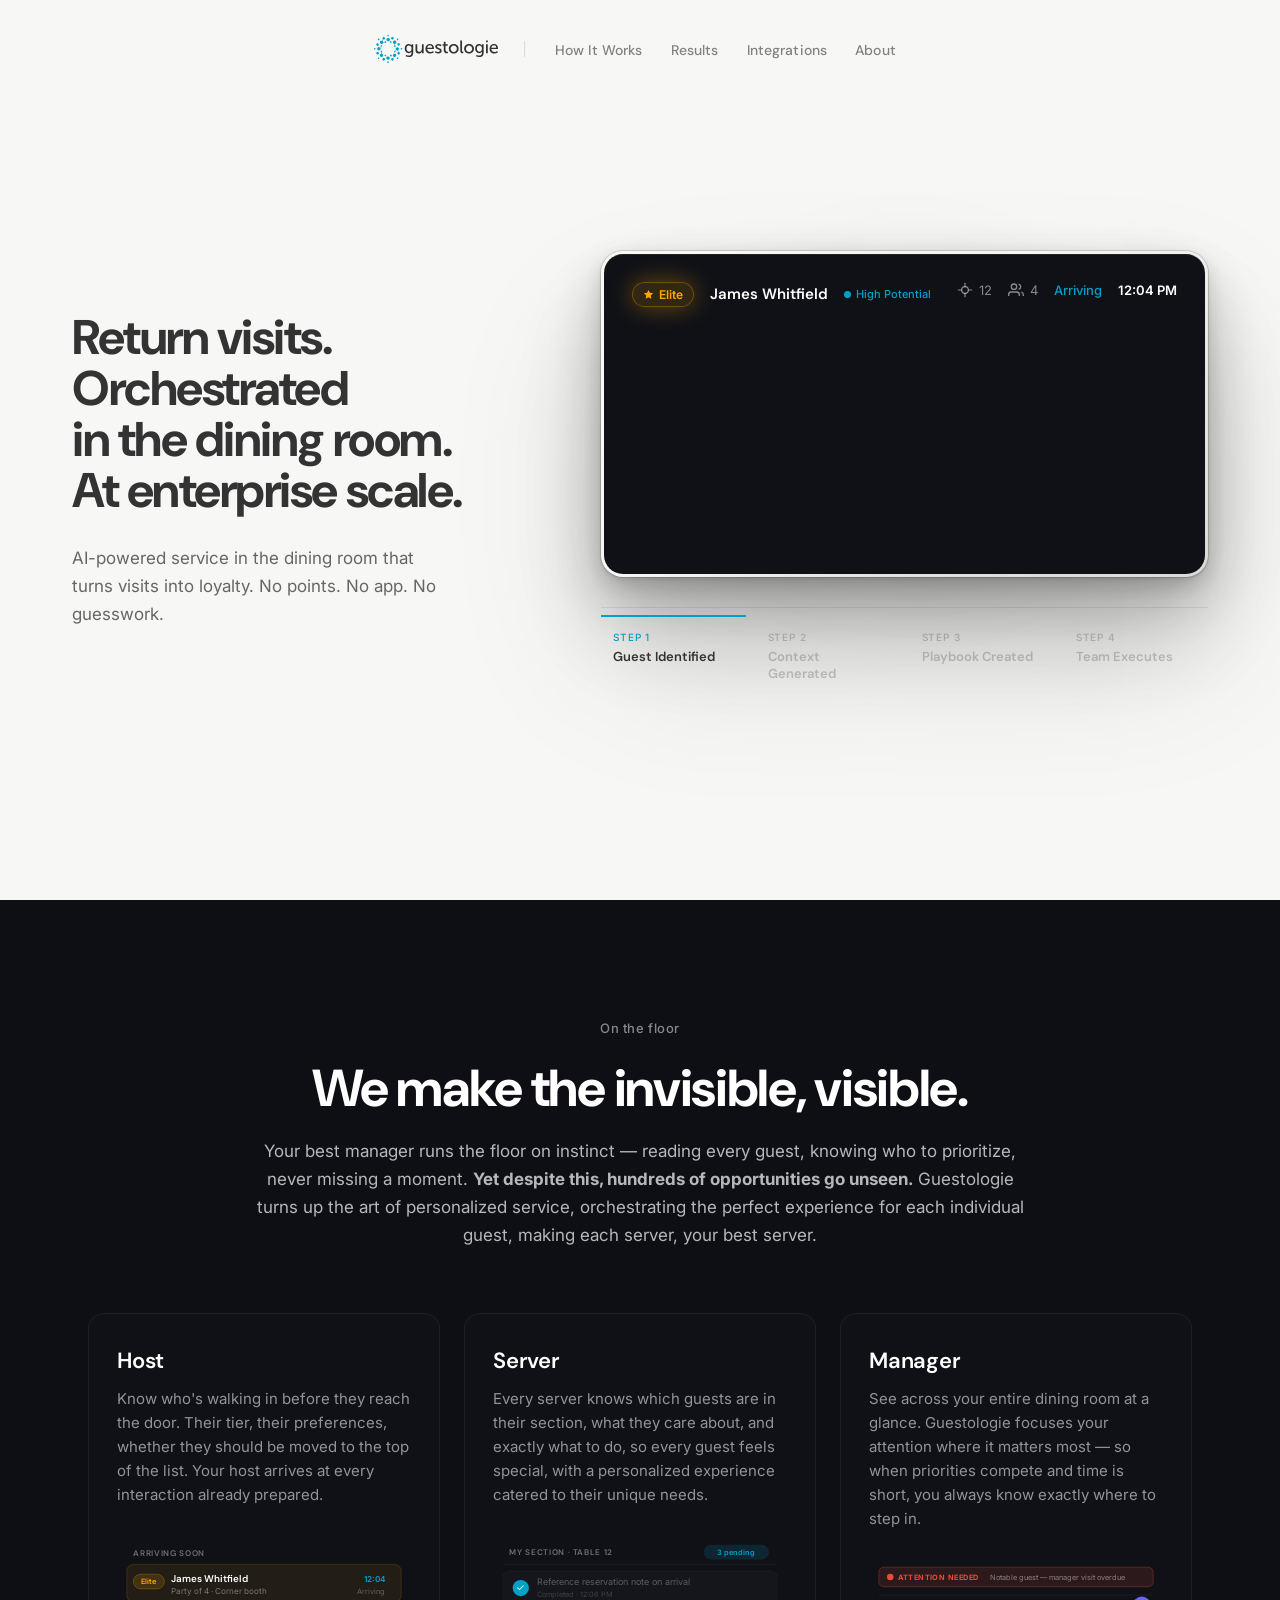
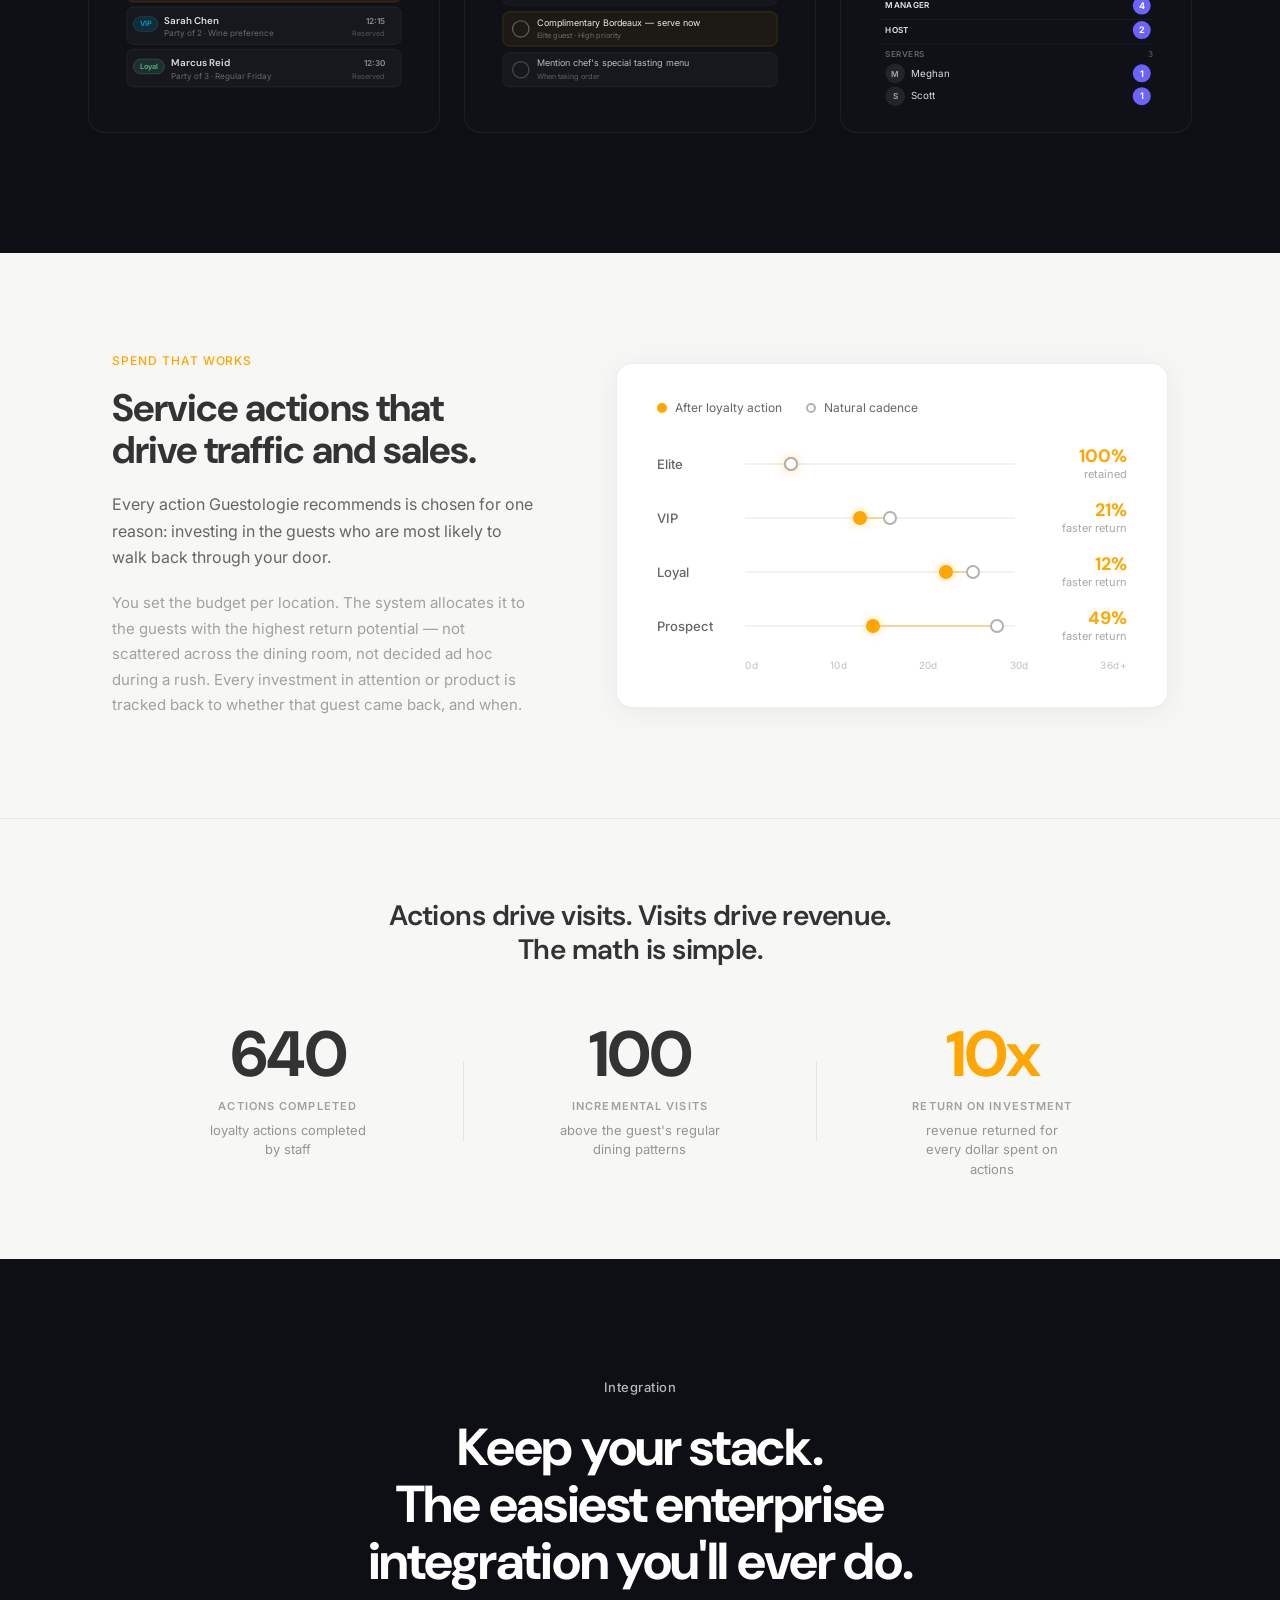
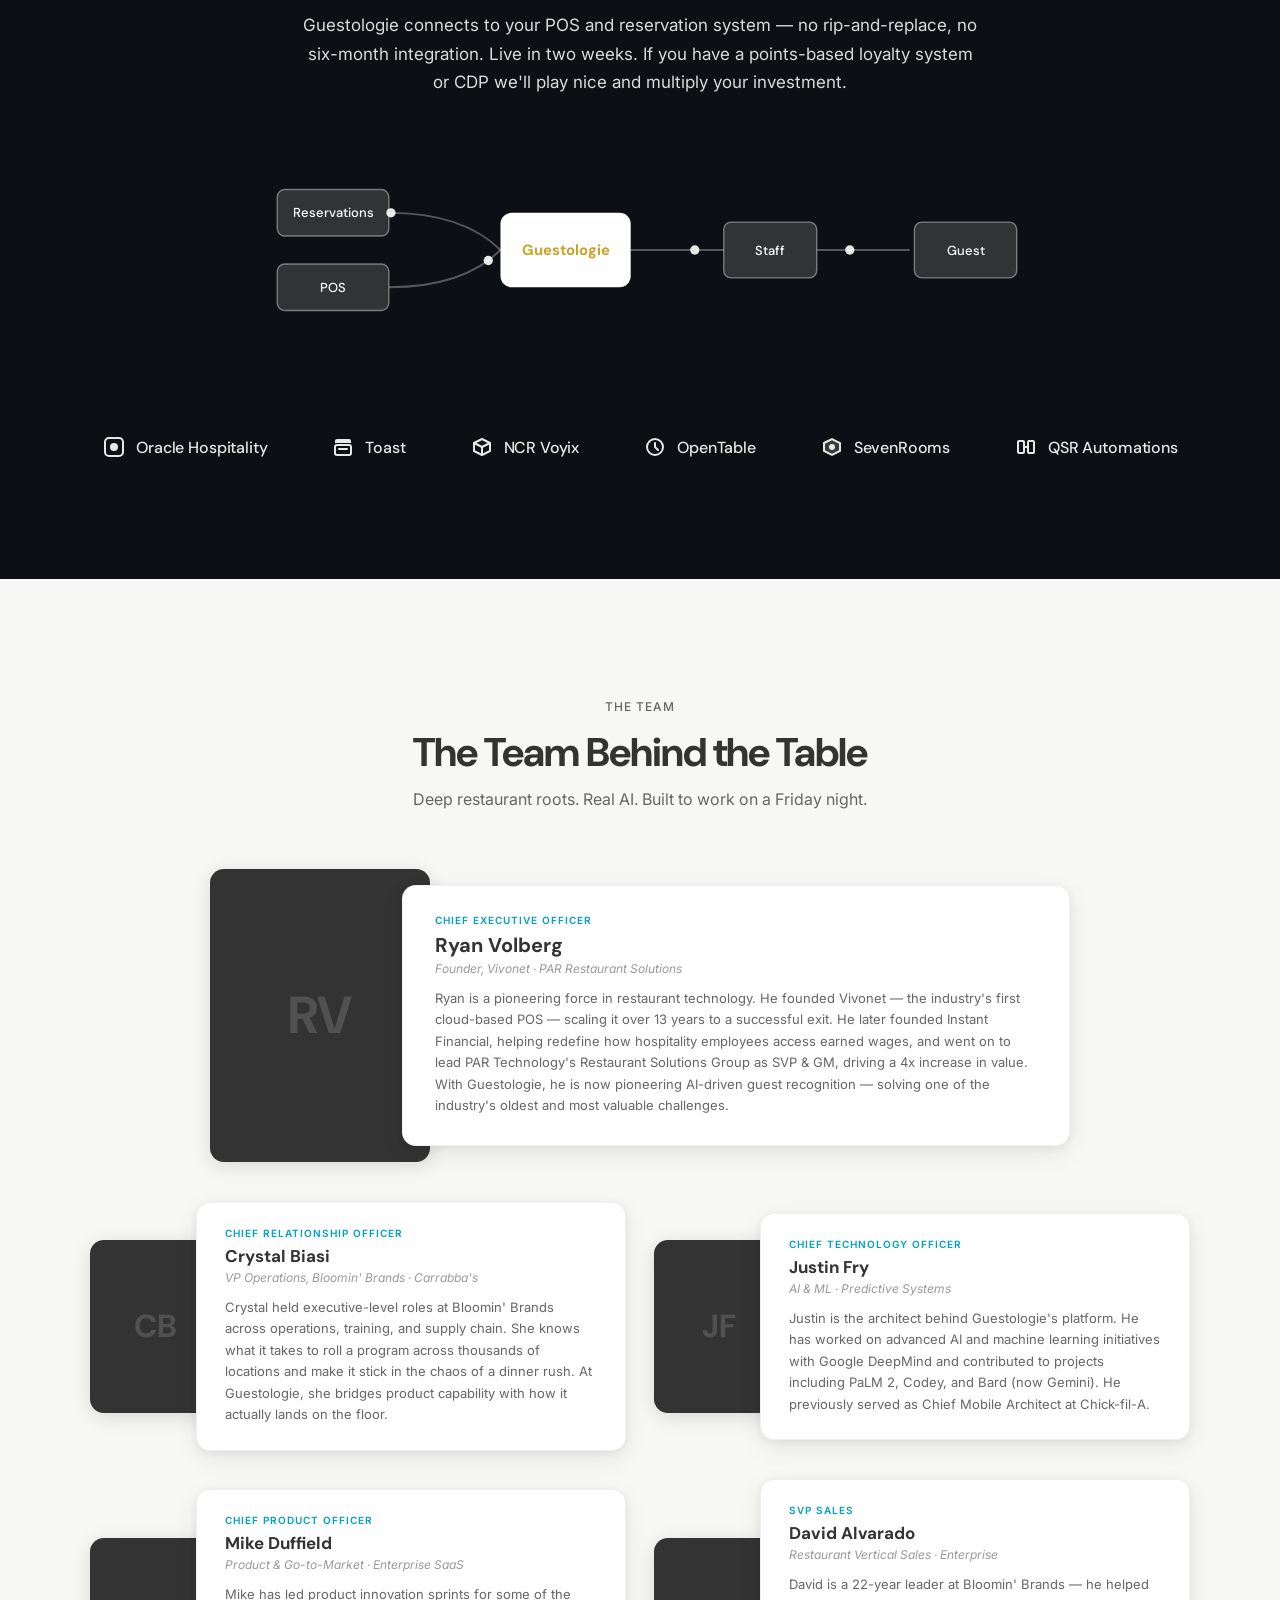
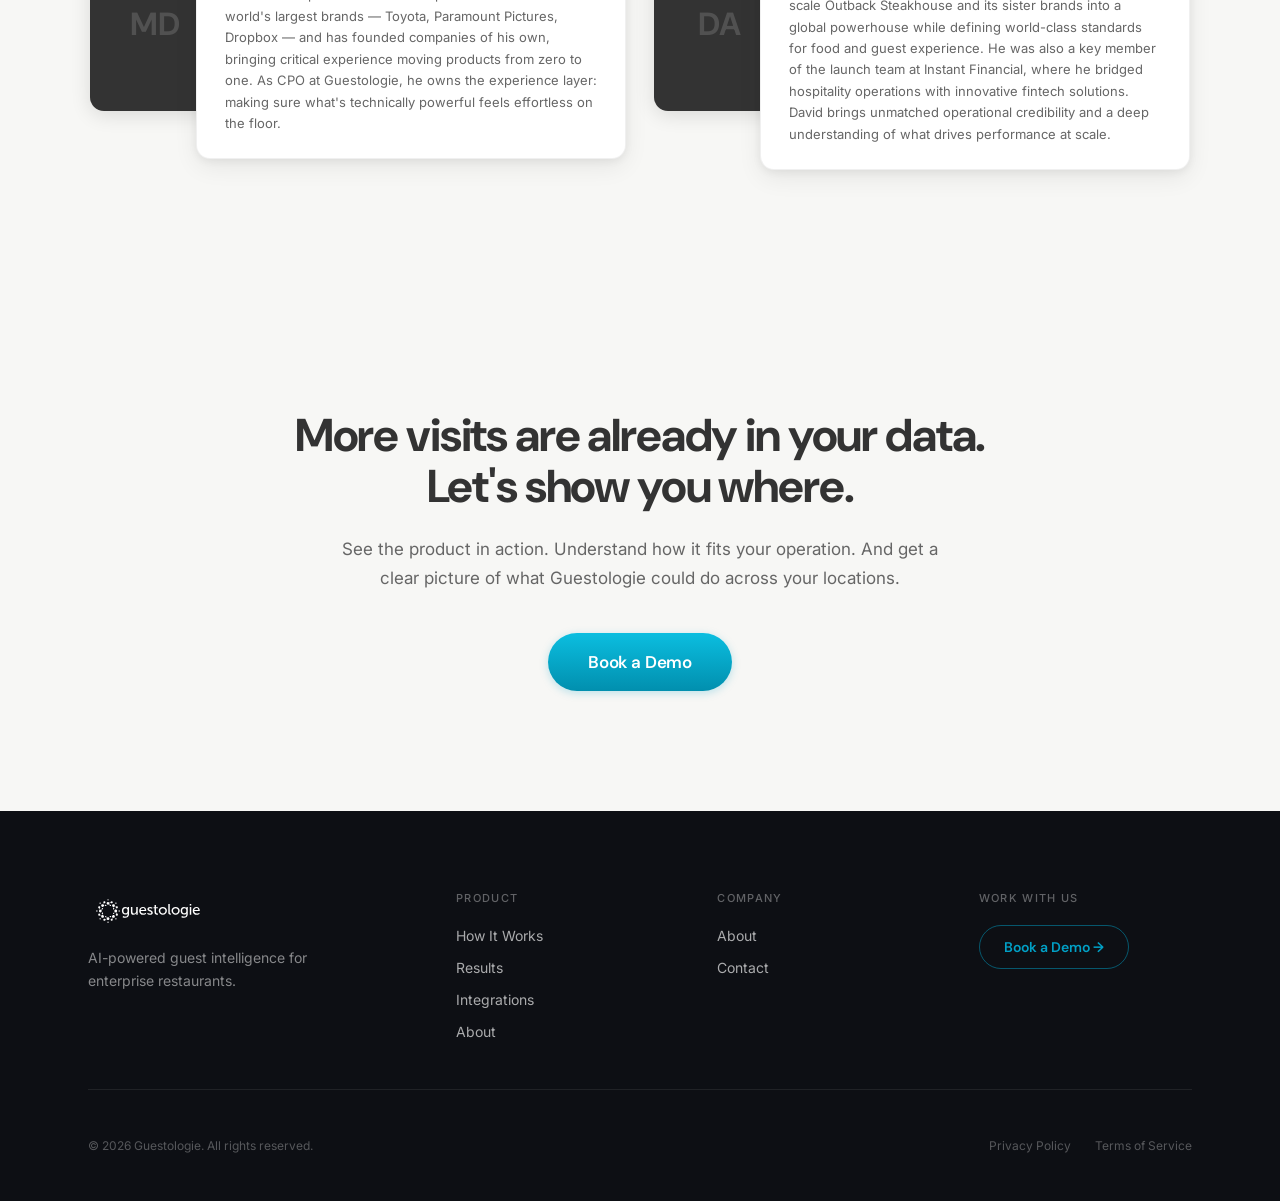
==== index.html @ c82e8809 "Add SEO metadata, favicon, OG image, and accessibility improvements" ====
<!DOCTYPE html>
<html lang="en">
<head>
<meta charset="UTF-8">
<meta name="viewport" content="width=device-width, initial-scale=1.0">
<title>Guestologie | AI-Powered Guest Intelligence for Enterprise Restaurants</title>
<meta name="description" content="Guestologie turns every visit into a return visit. AI-powered guest recognition that gives your whole team — host, server, manager — the context to deliver personalized service at enterprise scale. No app. No points. Just results.">
<meta name="robots" content="index, follow">
<link rel="canonical" href="https://guestologie.com/">

<!-- Open Graph -->
<meta property="og:type" content="website">
<meta property="og:url" content="https://guestologie.com/">
<meta property="og:title" content="Guestologie | AI-Powered Guest Intelligence for Enterprise Restaurants">
<meta property="og:description" content="Return visits. Orchestrated in the dining room. At enterprise scale. AI-powered guest recognition for premium restaurant groups.">
<meta property="og:image" content="https://guestologie.com/og-image.jpg">
<meta property="og:site_name" content="Guestologie">

<!-- Twitter Card -->
<meta name="twitter:card" content="summary_large_image">
<meta name="twitter:title" content="Guestologie | AI-Powered Guest Intelligence for Enterprise Restaurants">
<meta name="twitter:description" content="Return visits. Orchestrated in the dining room. At enterprise scale.">
<meta name="twitter:image" content="https://guestologie.com/og-image.jpg">

<!-- Favicon -->
<link rel="icon" type="image/svg+xml" href="/favicon.svg">
<link rel="icon" type="image/png" sizes="32x32" href="/favicon-32x32.png">
<link rel="apple-touch-icon" sizes="180x180" href="/apple-touch-icon.png">

<!-- Schema.org JSON-LD -->
<script type="application/ld+json">
{
  "@context": "https://schema.org",
  "@type": "SoftwareApplication",
  "name": "Guestologie",
  "url": "https://guestologie.com",
  "description": "AI-powered guest intelligence platform that helps enterprise restaurant groups recognize guests, personalize service, and drive return visits — without loyalty programs or mobile apps.",
  "applicationCategory": "BusinessApplication",
  "operatingSystem": "Web",
  "offers": {
    "@type": "Offer",
    "category": "Enterprise SaaS"
  },
  "publisher": {
    "@type": "Organization",
    "name": "Guestologie",
    "url": "https://guestologie.com",
    "logo": {
      "@type": "ImageObject",
      "url": "https://guestologie.com/guestologie-logo.svg"
    },
    "contactPoint": {
      "@type": "ContactPoint",
      "email": "sales@trueloyalty.ai",
      "contactType": "sales"
    },
    "sameAs": []
  },
  "audience": {
    "@type": "Audience",
    "audienceType": "Enterprise restaurant groups and multi-unit restaurant operators"
  }
}
</script>

<link rel="preconnect" href="https://fonts.googleapis.com">
<link rel="preconnect" href="https://fonts.gstatic.com" crossorigin>
<link href="https://fonts.googleapis.com/css2?family=DM+Sans:wght@500;600;700&family=Inter:wght@400;500&display=swap" rel="stylesheet">
<link rel="stylesheet" href="guestologie-homepage.css">
</head>
<body>

<!-- NAV — logo + links in unified floating pill -->
<nav class="nav-unified">
  <a href="#" class="nav-logo-link">
    <svg id="Logo" xmlns="http://www.w3.org/2000/svg" width="559.157" height="186.692" version="1.1" viewBox="0 48 559.157 92" role="img" aria-label="Guestologie">
      <defs>
        <style>
          .st0 { fill: #01a0c6; fill-rule: evenodd; }
          .st1 { fill: #333; }
        </style>
      </defs>
      <g id="Wordmark">
        <path class="st1" d="M173.177,119.365c6.161,0,11.201-2.73,11.201-9.941v-2.59c0-1.12.07-2.24.07-2.24h-.141c-2.1,3.5-5.391,5.53-10.501,5.53-9.871,0-15.821-7.911-15.821-18.132,0-10.152,5.671-17.712,15.472-17.712,8.541,0,11.131,5.25,11.131,5.25h.14s-.069-.489-.069-1.12v-3.29h6.511v33.955c0,11.69-8.892,16.171-17.853,16.171-4.271,0-8.681-1.189-12.111-2.939l2.24-5.321s4.411,2.381,9.731,2.381ZM184.517,92.061c0-9.241-4.48-11.901-10.011-11.901-6.16,0-9.661,4.48-9.661,11.691,0,7.352,3.921,12.392,10.291,12.392,4.9,0,9.381-2.94,9.381-12.182Z"/>
        <path class="st1" d="M199.984,75.119h6.791v21.143c0,4.9.98,8.82,6.65,8.82,7.211,0,11.481-6.37,11.481-13.371v-16.592h6.791v35.424h-6.581v-4.69c0-1.47.14-2.591.14-2.591h-.14c-1.47,3.501-6.091,8.121-13.021,8.121-7.98,0-12.111-4.2-12.111-13.581v-22.683Z"/>
        <path class="st1" d="M256.265,74.28c10.011,0,15.331,7.421,15.331,16.592,0,.91-.21,2.94-.21,2.94h-25.832c.35,7.771,5.88,11.69,12.181,11.69,6.091,0,10.501-4.13,10.501-4.13l2.801,4.971s-5.251,5.04-13.722,5.04c-11.131,0-18.762-8.051-18.762-18.552,0-11.272,7.631-18.552,17.712-18.552ZM264.666,88.702c-.21-6.091-3.99-9.032-8.54-9.032-5.181,0-9.382,3.22-10.361,9.032h18.901Z"/>
        <path class="st1" d="M278.943,101.373s3.99,4.13,10.151,4.13c2.94,0,5.881-1.54,5.881-4.41,0-6.511-18.202-5.181-18.202-16.732,0-6.44,5.74-10.081,12.812-10.081,7.771,0,11.411,3.92,11.411,3.92l-2.73,5.111s-3.15-3.15-8.751-3.15c-2.94,0-5.811,1.26-5.811,4.34,0,6.372,18.202,4.971,18.202,16.592,0,5.881-5.041,10.291-12.812,10.291-8.681,0-13.441-5.181-13.441-5.181l3.29-4.83Z"/>
        <path class="st1" d="M309.954,81.071h-4.621v-5.461h4.831v-10.221h6.58v10.221h8.541v5.461h-8.541v15.751c0,7.071,4.971,7.981,7.562,7.981.979,0,1.609-.141,1.609-.141v6.021s-.979.141-2.38.141c-4.551,0-13.581-1.4-13.581-13.231v-16.522Z"/>
        <path class="st1" d="M348.734,74.28c10.57,0,19.111,7.771,19.111,18.482,0,10.781-8.541,18.622-19.111,18.622s-19.112-7.841-19.112-18.622c0-10.711,8.541-18.482,19.112-18.482ZM348.734,105.503c6.721,0,12.181-5.32,12.181-12.741,0-7.351-5.46-12.601-12.181-12.601-6.651,0-12.182,5.25-12.182,12.601,0,7.421,5.53,12.741,12.182,12.741Z"/>
        <path class="st1" d="M374.141,61.118h6.791v38.574c0,4.271,1.68,5.041,3.78,5.041.63,0,1.19-.07,1.19-.07v6.021s-1.051.141-2.24.141c-3.851,0-9.521-1.051-9.521-9.941v-39.764Z"/>
        <path class="st1" d="M408.304,74.28c10.57,0,19.111,7.771,19.111,18.482,0,10.781-8.541,18.622-19.111,18.622s-19.112-7.841-19.112-18.622c0-10.711,8.541-18.482,19.112-18.482ZM408.304,105.503c6.721,0,12.181-5.32,12.181-12.741,0-7.351-5.46-12.601-12.181-12.601-6.651,0-12.182,5.25-12.182,12.601,0,7.421,5.53,12.741,12.182,12.741Z"/>
        <path class="st1" d="M447.012,119.365c6.16,0,11.201-2.73,11.201-9.941v-2.59c0-1.12.069-2.24.069-2.24h-.14c-2.101,3.5-5.391,5.53-10.501,5.53-9.871,0-15.821-7.911-15.821-18.132,0-10.152,5.67-17.712,15.472-17.712,8.54,0,11.131,5.25,11.131,5.25h.14s-.069-.489-.069-1.12v-3.29h6.51v33.955c0,11.69-8.891,16.171-17.852,16.171-4.271,0-8.681-1.189-12.111-2.939l2.24-5.321s4.41,2.381,9.731,2.381ZM458.353,92.061c0-9.241-4.48-11.901-10.011-11.901-6.161,0-9.661,4.48-9.661,11.691,0,7.352,3.92,12.392,10.291,12.392,4.9,0,9.381-2.94,9.381-12.182Z"/>
        <path class="st1" d="M474.241,61.118h6.86v6.931h-6.86v-6.931ZM474.31,75.119h6.791v35.424h-6.791v-35.424Z"/>
        <path class="st1" d="M505.601,74.28c10.011,0,15.332,7.421,15.332,16.592,0,.91-.21,2.94-.21,2.94h-25.833c.35,7.771,5.881,11.69,12.182,11.69,6.09,0,10.501-4.13,10.501-4.13l2.8,4.971s-5.25,5.04-13.722,5.04c-11.131,0-18.762-8.051-18.762-18.552,0-11.272,7.631-18.552,17.712-18.552ZM514.003,88.702c-.21-6.091-3.991-9.032-8.541-9.032-5.181,0-9.381,3.22-10.361,9.032h18.902Z"/>
      </g>
      <g id="Symbol">
        <path class="st0" d="M63.304,123.388c-1.418-1.527-2.072-3.598-1.745-5.561.436-2.726-4.144-5.125-6.107-3.489-1.963,1.527-4.798,1.309-6.652-.436-1.963-1.963-1.963-5.125,0-7.088,1.963-1.963,5.125-1.963,7.088,0,1.09,1.09,1.527,2.508,1.418,3.926-.218,2.617,4.362,5.016,6.325,3.271.545-.545,1.2-.872,1.854-1.2,2.29-.872,2.181-4.798.218-5.888-.327-.109-.545-.327-.763-.545-1.309-1.2-1.309-3.271,0-4.58,1.309-1.2,3.271-1.2,4.58,0,1.2,1.309,1.2,3.38,0,4.58-.218.218-.327.327-.545.436-1.854,1.309-1.527,5.125.763,5.779.981.327,1.963.872,2.726,1.636,2.508,2.508,2.508,6.652,0,9.16-2.508,2.508-6.543,2.508-9.16,0h0ZM38.224,93.401c0-1.854,1.418-3.271,3.162-3.271,1.854,0,3.271,1.418,3.271,3.271,0,1.745-1.418,3.162-3.271,3.162-1.745,0-3.162-1.418-3.162-3.162h0ZM148.469,93.401c0,1.745-1.418,3.162-3.162,3.162s-3.271-1.418-3.271-3.162c0-1.854,1.527-3.271,3.271-3.271s3.162,1.418,3.162,3.271h0ZM132.33,132.33c-1.199,1.309-3.271,1.309-4.58,0-1.199-1.2-1.199-3.271,0-4.58,1.309-1.2,3.38-1.2,4.58,0,1.309,1.309,1.309,3.38,0,4.58h0ZM54.362,54.362c1.199-1.309,3.271-1.309,4.58,0,1.199,1.199,1.199,3.271,0,4.58-1.309,1.199-3.38,1.199-4.58,0-1.309-1.309-1.309-3.38,0-4.58h0ZM132.33,54.362c1.309,1.199,1.309,3.271,0,4.58-1.199,1.199-3.271,1.199-4.58,0-1.199-1.309-1.199-3.38,0-4.58,1.309-1.309,3.38-1.309,4.58,0h0ZM54.362,132.33c-1.309-1.2-1.309-3.271,0-4.58,1.199-1.2,3.271-1.2,4.58,0,1.199,1.309,1.199,3.38,0,4.58-1.309,1.309-3.38,1.309-4.58,0h0ZM93.401,38.224c1.745,0,3.162,1.418,3.162,3.162,0,1.854-1.418,3.271-3.162,3.271-1.854,0-3.271-1.418-3.271-3.271,0-1.745,1.418-3.162,3.271-3.162h0ZM93.401,148.469c-1.854,0-3.271-1.418-3.271-3.162s1.418-3.271,3.271-3.271c1.745,0,3.162,1.527,3.162,3.271s-1.418,3.162-3.162,3.162h0ZM50.982,93.401c0-2.181.981-4.035,2.617-5.234,2.181-1.636.654-6.543-1.854-6.87-2.508-.218-4.362-2.399-4.362-4.907,0-2.726,2.181-5.016,5.016-5.016,2.726,0,4.907,2.29,4.907,5.016,0,1.527-.654,2.944-1.745,3.817-1.963,1.636-.545,6.543,2.181,6.761.763,0,1.418.109,2.072.436,2.29.981,5.016-1.745,4.362-4.035-.109-.218-.109-.545-.109-.872,0-1.745,1.418-3.271,3.162-3.271s3.271,1.527,3.271,3.271-1.527,3.271-3.271,3.271c-.218,0-.436-.109-.654-.109-2.181-.436-4.689,2.508-3.489,4.689.436.872.763,1.854.763,3.053,0,3.489-2.944,6.434-6.434,6.434-3.599,0-6.434-2.944-6.434-6.434h0ZM63.304,63.304c1.527-1.418,3.598-2.072,5.561-1.745,2.726.436,5.125-4.144,3.598-6.107-1.636-1.963-1.418-4.798.327-6.652,1.963-1.963,5.125-1.963,7.088,0,1.963,1.963,1.963,5.125,0,7.088-1.09,1.09-2.508,1.527-3.926,1.418-2.617-.218-5.016,4.362-3.271,6.325.545.545.872,1.199,1.2,1.854.981,2.29,4.798,2.181,5.888.218.109-.327.327-.545.545-.763,1.199-1.309,3.271-1.309,4.58,0,1.199,1.309,1.199,3.271,0,4.58-1.309,1.2-3.38,1.2-4.58,0-.218-.218-.327-.327-.436-.545-1.309-1.854-5.125-1.527-5.779.763-.327.981-.872,1.963-1.636,2.726-2.508,2.508-6.543,2.508-9.16,0-2.508-2.508-2.508-6.543,0-9.16h0ZM93.401,50.982c2.072,0,4.035.981,5.125,2.617,1.636,2.181,6.543.654,6.87-1.854.218-2.508,2.399-4.362,4.907-4.362,2.726,0,5.016,2.181,5.016,5.016,0,2.726-2.29,4.907-5.016,4.907-1.527,0-2.944-.654-3.817-1.745-1.636-1.963-6.543-.545-6.652,2.181-.109.763-.218,1.418-.545,2.072-.981,2.29,1.745,5.016,4.035,4.362.218-.109.545-.109.872-.109,1.745,0,3.271,1.418,3.271,3.162s-1.527,3.271-3.271,3.271-3.162-1.527-3.162-3.271v-.654c.436-2.181-2.508-4.689-4.689-3.489-.872.436-1.854.763-2.944.763-3.599,0-6.543-2.944-6.543-6.434,0-3.599,2.944-6.434,6.543-6.434h0ZM123.388,63.304c1.418,1.527,2.072,3.599,1.745,5.561-.436,2.726,4.144,5.125,6.107,3.598,1.963-1.636,4.798-1.418,6.652.327,1.963,1.963,1.963,5.125,0,7.088-1.963,1.963-5.125,1.963-7.088,0-1.09-1.09-1.527-2.508-1.418-3.926.218-2.617-4.253-5.016-6.325-3.271-.545.545-1.2.872-1.854,1.2-2.29.981-2.181,4.798-.218,5.888.327.109.545.327.763.545,1.309,1.2,1.309,3.271,0,4.58-1.199,1.199-3.271,1.199-4.58,0-1.2-1.309-1.2-3.38,0-4.58.218-.218.327-.327.545-.436,1.854-1.309,1.527-5.125-.763-5.779-.981-.327-1.963-.872-2.726-1.636-2.508-2.508-2.508-6.543,0-9.16,2.508-2.508,6.652-2.508,9.16,0h0ZM135.819,93.401c0,2.072-1.09,4.035-2.726,5.125-2.181,1.636-.654,6.543,1.854,6.87,2.508.218,4.362,2.399,4.362,4.907,0,2.726-2.181,5.016-5.016,5.016-2.726,0-4.907-2.29-4.907-5.016,0-1.527.654-2.944,1.745-3.817,1.963-1.636.545-6.543-2.181-6.652-.763-.109-1.418-.218-2.072-.545-2.29-.981-5.016,1.745-4.362,4.035.109.218.109.545.109.872,0,1.745-1.418,3.271-3.162,3.271s-3.271-1.527-3.271-3.271,1.527-3.162,3.271-3.162h.654c2.181.436,4.689-2.508,3.489-4.689-.436-.872-.763-1.854-.763-2.944,0-3.598,2.944-6.543,6.434-6.543,3.599,0,6.543,2.944,6.543,6.543h0ZM123.388,123.388c-1.527,1.418-3.598,2.072-5.561,1.745-2.726-.436-5.125,4.144-3.489,6.107,1.527,1.963,1.309,4.798-.436,6.652-1.963,1.963-5.125,1.963-7.088,0-1.963-1.963-1.963-5.125,0-7.088,1.09-1.09,2.508-1.527,3.926-1.418,2.617.218,5.016-4.253,3.271-6.325-.545-.545-.872-1.2-1.2-1.854-.872-2.29-4.798-2.181-5.888-.218-.109.327-.327.545-.545.763-1.199,1.309-3.271,1.309-4.58,0-1.199-1.2-1.199-3.271,0-4.58,1.309-1.2,3.38-1.2,4.58,0,.218.218.327.327.436.545,1.309,1.854,5.125,1.527,5.779-.763.327-.981.872-1.963,1.636-2.726,2.508-2.508,6.652-2.508,9.16,0,2.508,2.508,2.508,6.652,0,9.16h0ZM93.401,135.819c-2.181,0-4.035-1.09-5.234-2.726-1.636-2.181-6.543-.654-6.87,1.854-.218,2.508-2.399,4.362-4.907,4.362-2.726,0-5.016-2.181-5.016-5.016,0-2.726,2.29-4.907,5.016-4.907,1.527,0,2.944.654,3.817,1.745,1.636,1.963,6.543.545,6.761-2.181,0-.763.109-1.418.436-2.072.981-2.29-1.745-5.016-4.035-4.362-.218.109-.545.109-.872.109-1.745,0-3.271-1.418-3.271-3.162s1.527-3.271,3.271-3.271,3.271,1.527,3.271,3.271c0,.218-.109.436-.109.654-.436,2.181,2.508,4.689,4.689,3.489.872-.436,1.854-.763,3.053-.763,3.489,0,6.434,2.944,6.434,6.434,0,3.598-2.944,6.543-6.434,6.543h0Z"/>
      </g>
    </svg>
  </a>
  <div class="nav-divider"></div>
  <ul class="nav-links">
    <li><a href="#how-it-works" class="nav-link">How It Works</a></li>
    <li><a href="#smart-comp" class="nav-link">Results</a></li>
    <li><a href="#integrations" class="nav-link">Integrations</a></li>
    <li><a href="#about" class="nav-link">About</a></li>
  </ul>
</nav>

<!-- HERO -->
<div class="hero-section">
  <div class="hero-split">

    <!-- LEFT: Copy -->
    <div class="hero-left">
      <div class="hero-copy">
        <h1 class="hero-headline">Return visits. Orchestrated<br>in the dining room. At enterprise scale.</h1>
        <p class="hero-subhead">AI-powered service in the dining room that turns visits into loyalty. No points. No app. No guesswork.</p>
      </div>
    </div>

    <!-- RIGHT: Card + Steps -->
    <div class="hero-right">
      <div class="hero-right-inner">

        <!-- Guest Card -->
        <div class="hero-card-container">
          <div class="guest-card" id="journeyCard">
            <div class="guest-card-header">
              <div class="guest-card-left">
                <div class="tier-badge elite">
                  <svg viewBox="0 0 24 24" fill="currentColor"><polygon points="12,2 15.09,8.26 22,9.27 17,14.14 18.18,21.02 12,17.77 5.82,21.02 7,14.14 2,9.27 8.91,8.26"/></svg>
                  Elite
                </div>
                <span class="guest-name">James Whitfield</span>
                <div class="trend-indicator">
                  <span class="trend-indicator-dot"></span>
                  <span>High Potential</span>
                </div>
              </div>
              <div class="guest-card-right">
                <span class="guest-meta-item">
                  <svg width="16" height="16" viewBox="0 0 24 24" fill="none" stroke="currentColor" stroke-width="1.75" stroke-linecap="round"><circle cx="12" cy="12" r="5"/><line x1="12" y1="2" x2="12" y2="7"/><line x1="12" y1="17" x2="12" y2="22"/><line x1="2" y1="12" x2="7" y2="12"/><line x1="17" y1="12" x2="22" y2="12"/></svg>
                  12
                </span>
                <span class="guest-meta-item">
                  <svg width="16" height="16" viewBox="0 0 24 24" fill="none" stroke="currentColor" stroke-width="2"><path d="M17 21v-2a4 4 0 0 0-4-4H5a4 4 0 0 0-4 4v2"/><circle cx="9" cy="7" r="4"/><path d="M23 21v-2a4 4 0 0 0-3-3.87"/><path d="M16 3.13a4 4 0 0 1 0 7.75"/></svg>
                  4
                </span>
                <span class="guest-status">Arriving</span>
                <span class="guest-time">12:04 PM</span>
              </div>
            </div>

            <div class="guest-context">
              <span>Long-standing Elite guest. </span>
              <span>Prefers corner booths and Bordeaux wines. </span>
              <span>Allergic to shellfish. </span>
              <span>Typically dines with business associates in parties of 3-4. </span>
              <span>High spender who appreciates personalized attention from the chef.</span>
            </div>

            <div class="guest-actions">
              <div class="action-item" data-action="1">
                <div class="action-checkbox">
                  <svg viewBox="0 0 24 24" fill="none" stroke="currentColor" stroke-width="3" aria-hidden="true"><polyline points="20 6 9 17 4 12"/></svg>
                </div>
                <span class="action-text">When James Whitfield arrives, reference their reservation note</span>
              </div>
              <div class="action-item" data-action="2">
                <div class="action-checkbox">
                  <svg viewBox="0 0 24 24" fill="none" stroke="currentColor" stroke-width="3" aria-hidden="true"><polyline points="20 6 9 17 4 12"/></svg>
                </div>
                <span class="action-text">Provide James Whitfield a complimentary drink: Bordeaux served</span>
              </div>
              <div class="action-item" data-action="3">
                <div class="action-checkbox">
                  <svg viewBox="0 0 24 24" fill="none" stroke="currentColor" stroke-width="3" aria-hidden="true"><polyline points="20 6 9 17 4 12"/></svg>
                </div>
                <span class="action-text">Manager visit required — James Whitfield is a notable guest</span>
              </div>
              <div class="action-item" data-action="4">
                <div class="action-checkbox">
                  <svg viewBox="0 0 24 24" fill="none" stroke="currentColor" stroke-width="3" aria-hidden="true"><polyline points="20 6 9 17 4 12"/></svg>
                </div>
                <span class="action-text">Chef visit required — James Whitfield is a notable guest</span>
              </div>
            </div>

            <div class="action-badge" id="actionBadge">
              <span class="action-badge-count">4</span>
              <svg class="action-badge-check" viewBox="0 0 24 24" fill="none" aria-hidden="true">
                <polyline points="4,13 9,18 20,7" stroke="white" stroke-width="2.5" stroke-linecap="round" stroke-linejoin="round"/>
              </svg>
            </div>
          </div>
        </div>

        <!-- Step Cards — bonded below card -->
        <div class="hero-steps">
          <div class="journey-steps">
            <div class="journey-step" data-step="1">
              <div class="step-number">Step 1</div>
              <div class="step-title">Guest Identified</div>
              <div class="step-description">Tier calculated, trajectory assessed — value identified instantly.</div>
            </div>
            <div class="journey-step" data-step="2">
              <div class="step-number">Step 2</div>
              <div class="step-title">Context Generated</div>
              <div class="step-description">AI pulls preferences, history, and what matters for this visit.</div>
            </div>
            <div class="journey-step" data-step="3">
              <div class="step-number">Step 3</div>
              <div class="step-title">Playbook Created</div>
              <div class="step-description">Specific actions assigned — personalized to this guest, this budget.</div>
            </div>
            <div class="journey-step" data-step="4">
              <div class="step-number">Step 4</div>
              <div class="step-title">Team Executes</div>
              <div class="step-description">Actions land on tablets. The floor executes. Guest feels it.</div>
            </div>
          </div>
        </div>

      </div>
    </div>

  </div>
</div>

<!-- SECTION 3: HOW IT WORKS -->
<div class="how-it-works-wrapper">
<section class="how-it-works" id="how-it-works">
  <p class="section-label">On the floor</p>
  <h2 class="section-headline">We make the invisible, visible.</h2>
  <p class="section-subhead">Your best manager runs the floor on instinct — reading every guest, knowing who to prioritize, never missing a moment. <strong>Yet despite this, hundreds of opportunities go unseen.</strong> Guestologie turns up the art of personalized service, orchestrating the perfect experience for each individual guest, making each server, your best server.</p>

  <div class="roles-grid">

    <!-- Host Card -->
    <div class="role-card">
      <div class="role-card-content">
        <h3 class="role-title">Host</h3>
        <p class="role-body">Know who's walking in before they reach the door. Their tier, their preferences, whether they should be moved to the top of the list. Your host arrives at every interaction already prepared.</p>
      </div>
      <div class="role-visual">
        <!-- Arrival queue UI mockup -->
        <svg viewBox="0 0 360 210" xmlns="http://www.w3.org/2000/svg" class="role-ui-svg" role="img" aria-label="Host arrival queue showing Elite guest James Whitfield arriving at 12:04, VIP guest Sarah Chen at 12:15, and Loyal guest Marcus Reid at 12:30">
          <!-- bg -->
          <rect width="360" height="210" fill="#0F1117"/>
          <!-- header -->
          <text x="20" y="26" font-family="DM Sans, sans-serif" font-size="10" font-weight="600" fill="rgba(255,255,255,0.4)" letter-spacing="0.08em">ARRIVING SOON</text>

          <!-- Row 1 — Elite -->
          <rect x="12" y="36" width="336" height="46" rx="8" fill="rgba(255,167,0,0.08)" stroke="rgba(255,167,0,0.2)" stroke-width="1"/>
          <!-- tier badge -->
          <rect x="20" y="48" width="38" height="18" rx="9" fill="rgba(255,167,0,0.15)" stroke="rgba(255,167,0,0.3)" stroke-width="1"/>
          <text x="39" y="60" font-family="Inter, sans-serif" font-size="9" font-weight="600" fill="#FFA700" text-anchor="middle">Elite</text>
          <!-- name -->
          <text x="66" y="57" font-family="DM Sans, sans-serif" font-size="12" font-weight="600" fill="#FFFFFF">James Whitfield</text>
          <text x="66" y="72" font-family="Inter, sans-serif" font-size="10" fill="rgba(255,255,255,0.4)">Party of 4 · Corner booth</text>
          <!-- time -->
          <text x="328" y="57" font-family="Inter, sans-serif" font-size="10" font-weight="600" fill="#01A0C6" text-anchor="end">12:04</text>
          <text x="328" y="72" font-family="Inter, sans-serif" font-size="9" fill="rgba(255,255,255,0.3)" text-anchor="end">Arriving</text>

          <!-- Row 2 — VIP -->
          <rect x="12" y="88" width="336" height="46" rx="8" fill="rgba(255,255,255,0.03)" stroke="rgba(255,255,255,0.07)" stroke-width="1"/>
          <rect x="20" y="100" width="30" height="18" rx="9" fill="rgba(1,160,198,0.15)" stroke="rgba(1,160,198,0.3)" stroke-width="1"/>
          <text x="35" y="112" font-family="Inter, sans-serif" font-size="9" font-weight="600" fill="#01A0C6" text-anchor="middle">VIP</text>
          <text x="58" y="109" font-family="DM Sans, sans-serif" font-size="12" font-weight="600" fill="rgba(255,255,255,0.85)">Sarah Chen</text>
          <text x="58" y="124" font-family="Inter, sans-serif" font-size="10" fill="rgba(255,255,255,0.35)">Party of 2 · Wine preference</text>
          <text x="328" y="109" font-family="Inter, sans-serif" font-size="10" font-weight="600" fill="rgba(255,255,255,0.5)" text-anchor="end">12:15</text>
          <text x="328" y="124" font-family="Inter, sans-serif" font-size="9" fill="rgba(255,255,255,0.25)" text-anchor="end">Reserved</text>

          <!-- Row 3 — Loyal -->
          <rect x="12" y="140" width="336" height="46" rx="8" fill="rgba(255,255,255,0.03)" stroke="rgba(255,255,255,0.07)" stroke-width="1"/>
          <rect x="20" y="152" width="38" height="18" rx="9" fill="rgba(82,183,136,0.15)" stroke="rgba(82,183,136,0.3)" stroke-width="1"/>
          <text x="39" y="164" font-family="Inter, sans-serif" font-size="9" font-weight="600" fill="#52B788" text-anchor="middle">Loyal</text>
          <text x="66" y="161" font-family="DM Sans, sans-serif" font-size="12" font-weight="600" fill="rgba(255,255,255,0.85)">Marcus Reid</text>
          <text x="66" y="176" font-family="Inter, sans-serif" font-size="10" fill="rgba(255,255,255,0.35)">Party of 3 · Regular Friday</text>
          <text x="328" y="161" font-family="Inter, sans-serif" font-size="10" font-weight="600" fill="rgba(255,255,255,0.5)" text-anchor="end">12:30</text>
          <text x="328" y="176" font-family="Inter, sans-serif" font-size="9" fill="rgba(255,255,255,0.25)" text-anchor="end">Reserved</text>
        </svg>
      </div>
    </div>

    <!-- Server Card -->
    <div class="role-card">
      <div class="role-card-content">
        <h3 class="role-title">Server</h3>
        <p class="role-body">Every server knows which guests are in their section, what they care about, and exactly what to do, so every guest feels special, with a personalized experience catered to their unique needs.</p>
      </div>
      <div class="role-visual">
        <!-- Section action list UI mockup -->
        <svg viewBox="0 0 360 210" xmlns="http://www.w3.org/2000/svg" class="role-ui-svg" role="img" aria-label="Server section view for Table 12 showing one completed action and two pending actions including serving complimentary Bordeaux to an Elite guest">
          <rect width="360" height="210" fill="#0F1117"/>

          <!-- Header row: label left, pill right -->
          <text x="20" y="24" font-family="DM Sans, sans-serif" font-size="10" font-weight="600" fill="rgba(255,255,255,0.4)" letter-spacing="0.08em">MY SECTION · TABLE 12</text>
          <rect x="258" y="12" width="80" height="18" rx="9" fill="rgba(1,160,198,0.15)"/>
          <text x="298" y="24" font-family="Inter, sans-serif" font-size="9" font-weight="600" fill="#01A0C6" text-anchor="middle">3 pending</text>

          <line x1="12" y1="36" x2="348" y2="36" stroke="rgba(255,255,255,0.06)" stroke-width="1"/>

          <!-- Action 1 — completed -->
          <rect x="12" y="44" width="336" height="42" rx="8" fill="rgba(255,255,255,0.02)" stroke="rgba(255,255,255,0.05)" stroke-width="1"/>
          <circle cx="34" cy="65" r="10" fill="#01A0C6"/>
          <text x="34" y="69" font-family="Inter, sans-serif" font-size="12" fill="#fff" text-anchor="middle">✓</text>
          <text x="54" y="61" font-family="Inter, sans-serif" font-size="11" fill="rgba(255,255,255,0.3)">Reference reservation note on arrival</text>
          <text x="54" y="76" font-family="Inter, sans-serif" font-size="9" fill="rgba(255,255,255,0.18)">Completed · 12:06 PM</text>

          <!-- Action 2 — pending urgent, no pill -->
          <rect x="12" y="94" width="336" height="42" rx="8" fill="rgba(255,167,0,0.06)" stroke="rgba(255,167,0,0.2)" stroke-width="1"/>
          <circle cx="34" cy="115" r="10" fill="none" stroke="rgba(255,255,255,0.3)" stroke-width="1.5"/>
          <text x="54" y="111" font-family="Inter, sans-serif" font-size="11" fill="rgba(255,255,255,0.9)">Complimentary Bordeaux — serve now</text>
          <text x="54" y="126" font-family="Inter, sans-serif" font-size="9" fill="rgba(255,255,255,0.35)">Elite guest · High priority</text>

          <!-- Action 3 — pending -->
          <rect x="12" y="144" width="336" height="42" rx="8" fill="rgba(255,255,255,0.03)" stroke="rgba(255,255,255,0.06)" stroke-width="1"/>
          <circle cx="34" cy="165" r="10" fill="none" stroke="rgba(255,255,255,0.2)" stroke-width="1.5"/>
          <text x="54" y="161" font-family="Inter, sans-serif" font-size="11" fill="rgba(255,255,255,0.7)">Mention chef's special tasting menu</text>
          <text x="54" y="176" font-family="Inter, sans-serif" font-size="9" fill="rgba(255,255,255,0.3)">When taking order</text>
        </svg>
      </div>
    </div>

    <!-- Manager Card -->
    <div class="role-card">
      <div class="role-card-content">
        <h3 class="role-title">Manager</h3>
        <p class="role-body">See across your entire dining room at a glance. Guestologie focuses your attention where it matters most — so when priorities compete and time is short, you always know exactly where to step in.</p>
      </div>
      <div class="role-visual">
        <svg viewBox="0 0 360 210" xmlns="http://www.w3.org/2000/svg" class="role-ui-svg" role="img" aria-label="Manager dashboard showing attention needed alert for a notable guest, with pending action counts for manager, host, and servers Meghan and Scott">
          <rect width="360" height="210" fill="#0F1117"/>

          <!-- Attention banner -->
          <rect x="12" y="10" width="336" height="24" rx="6" fill="rgba(255,80,60,0.12)" stroke="rgba(255,80,60,0.35)" stroke-width="1"/>
          <circle cx="26" cy="22" r="4" fill="rgba(255,80,60,0.9)"/>
          <text x="36" y="26" font-family="Inter, sans-serif" font-size="9" font-weight="700" fill="rgba(255,80,60,0.9)" letter-spacing="0.06em">ATTENTION NEEDED</text>
          <text x="148" y="26" font-family="Inter, sans-serif" font-size="9" fill="rgba(255,255,255,0.45)">Notable guest — manager visit overdue</text>

          <line x1="12" y1="44" x2="348" y2="44" stroke="rgba(255,255,255,0.06)" stroke-width="1"/>

          <!-- Manager row -->
          <text x="20" y="60" font-family="Inter, sans-serif" font-size="10" font-weight="600" fill="rgba(255,255,255,0.9)" letter-spacing="0.04em">MANAGER</text>
          <circle cx="334" cy="57" r="11" fill="#6C63FF"/>
          <text x="334" y="61" font-family="Inter, sans-serif" font-size="11" font-weight="700" fill="#fff" text-anchor="middle">4</text>

          <line x1="12" y1="74" x2="348" y2="74" stroke="rgba(255,255,255,0.06)" stroke-width="1"/>

          <!-- Host row -->
          <text x="20" y="90" font-family="Inter, sans-serif" font-size="10" font-weight="600" fill="rgba(255,255,255,0.9)" letter-spacing="0.04em">HOST</text>
          <circle cx="334" cy="87" r="11" fill="#6C63FF"/>
          <text x="334" y="91" font-family="Inter, sans-serif" font-size="11" font-weight="700" fill="#fff" text-anchor="middle">2</text>

          <line x1="12" y1="104" x2="348" y2="104" stroke="rgba(255,255,255,0.06)" stroke-width="1"/>

          <!-- Servers label -->
          <text x="20" y="120" font-family="Inter, sans-serif" font-size="10" font-weight="600" fill="rgba(255,255,255,0.35)" letter-spacing="0.06em">SERVERS</text>
          <text x="348" y="120" font-family="Inter, sans-serif" font-size="10" fill="rgba(255,255,255,0.35)" text-anchor="end">3</text>

          <!-- Meghan -->
          <circle cx="32" cy="140" r="12" fill="rgba(255,255,255,0.08)"/>
          <text x="32" y="144" font-family="Inter, sans-serif" font-size="10" font-weight="600" fill="rgba(255,255,255,0.6)" text-anchor="middle">M</text>
          <text x="52" y="144" font-family="Inter, sans-serif" font-size="12" fill="rgba(255,255,255,0.85)">Meghan</text>
          <circle cx="334" cy="140" r="11" fill="#6C63FF"/>
          <text x="334" y="144" font-family="Inter, sans-serif" font-size="11" font-weight="700" fill="#fff" text-anchor="middle">1</text>

          <!-- Scott -->
          <circle cx="32" cy="168" r="12" fill="rgba(255,255,255,0.08)"/>
          <text x="32" y="172" font-family="Inter, sans-serif" font-size="10" font-weight="600" fill="rgba(255,255,255,0.6)" text-anchor="middle">S</text>
          <text x="52" y="172" font-family="Inter, sans-serif" font-size="12" fill="rgba(255,255,255,0.85)">Scott</text>
          <circle cx="334" cy="168" r="11" fill="#6C63FF"/>
          <text x="334" y="172" font-family="Inter, sans-serif" font-size="11" font-weight="700" fill="#fff" text-anchor="middle">1</text>

        </svg>
      </div>
    </div>

  </div>
</section>
</div>

<!-- SECTION 4: SMART COMP -->
<div class="smart-comp-wrapper" id="smart-comp">

  <!-- Panel 1: Copy + Dumbbell Chart -->
  <div class="smart-comp-panel">
    <div class="smart-comp-inner">

      <!-- Left: Copy -->
      <div class="smart-comp-content">
        <p class="smart-eyebrow">Spend that works</p>
        <h2 class="smart-headline">Service actions that<br>drive traffic and sales.</h2>
        <p class="smart-subhead">Every action Guestologie recommends is chosen for one reason: investing in the guests who are most likely to walk back through your door.</p>
        <p class="smart-body">You set the budget per location. The system allocates it to the guests with the highest return potential — not scattered across the dining room, not decided ad hoc during a rush. Every investment in attention or product is tracked back to whether that guest came back, and when.</p>
      </div>

      <!-- Right: Dumbbell Chart -->
      <div class="smart-chart">
        <div class="chart-legend">
          <span class="chart-legend-item"><span class="chart-dot filled"></span>After loyalty action</span>
          <span class="chart-legend-item"><span class="chart-dot hollow"></span>Natural cadence</span>
        </div>
        <div class="chart-rows">

          <!-- Elite -->
          <div class="chart-row">
            <span class="chart-tier">Elite</span>
            <div class="chart-track-container">
              <div class="chart-track"></div>
              <div class="chart-dumbbell" style="left: 17.1%; width: 0.5%;"></div>
              <div class="chart-dot-node filled" style="left: 17.1%;"></div>
              <div class="chart-dot-node hollow" style="left: 17.1%;"></div>
            </div>
            <div class="chart-result">
              <span class="chart-pct">100%</span>
              <span class="chart-label">retained</span>
            </div>
          </div>

          <!-- VIP -->
          <div class="chart-row">
            <span class="chart-tier">VIP</span>
            <div class="chart-track-container">
              <div class="chart-track"></div>
              <div class="chart-dumbbell" style="left: 42.4%; width: 11.3%;"></div>
              <div class="chart-dot-node filled" style="left: 42.4%;"></div>
              <div class="chart-dot-node hollow" style="left: 53.7%;"></div>
            </div>
            <div class="chart-result">
              <span class="chart-pct">21%</span>
              <span class="chart-label">faster return</span>
            </div>
          </div>

          <!-- Loyal -->
          <div class="chart-row">
            <span class="chart-tier">Loyal</span>
            <div class="chart-track-container">
              <div class="chart-track"></div>
              <div class="chart-dumbbell" style="left: 74.5%; width: 10%;"></div>
              <div class="chart-dot-node filled" style="left: 74.5%;"></div>
              <div class="chart-dot-node hollow" style="left: 84.5%;"></div>
            </div>
            <div class="chart-result">
              <span class="chart-pct">12%</span>
              <span class="chart-label">faster return</span>
            </div>
          </div>

          <!-- Prospect -->
          <div class="chart-row">
            <span class="chart-tier">Prospect</span>
            <div class="chart-track-container">
              <div class="chart-track"></div>
              <div class="chart-dumbbell" style="left: 47.4%; width: 45.8%;"></div>
              <div class="chart-dot-node filled" style="left: 47.4%;"></div>
              <div class="chart-dot-node hollow" style="left: 93.2%;"></div>
            </div>
            <div class="chart-result">
              <span class="chart-pct">49%</span>
              <span class="chart-label">faster return</span>
            </div>
          </div>

        </div>
        <!-- X axis -->
        <div class="chart-axis">
          <span>0d</span>
          <span>10d</span>
          <span>20d</span>
          <span>30d</span>
          <span>36d+</span>
        </div>
      </div>

    </div>
  </div>

  <!-- Panel 2: Results stat strip -->
  <div class="smart-results-panel">
    <p class="smart-results-headline">Actions drive visits. Visits drive revenue.<br>The math is simple.</p>
    <div class="smart-stats">
      <div class="smart-stat">
        <div class="smart-stat-value">640</div>
        <div class="smart-stat-key">ACTIONS COMPLETED</div>
        <div class="smart-stat-desc">loyalty actions completed by staff</div>
      </div>
      <div class="smart-stat-divider"></div>
      <div class="smart-stat">
        <div class="smart-stat-value">100</div>
        <div class="smart-stat-key">INCREMENTAL VISITS</div>
        <div class="smart-stat-desc">above the guest's regular dining patterns</div>
      </div>
      <div class="smart-stat-divider"></div>
      <div class="smart-stat accent">
        <div class="smart-stat-value">10x</div>
        <div class="smart-stat-key">RETURN ON INVESTMENT</div>
        <div class="smart-stat-desc">revenue returned for every dollar spent on actions</div>
      </div>
    </div>
  </div>

</div>

<!-- SECTION 7: INTEGRATION & SPEED -->
<div class="integrations-wrapper">
<section class="integrations" id="integrations">
  <p class="section-label" style="color: rgba(255,255,255,0.7);">Integration</p>
  <h2 class="section-headline">Keep your stack.<br>The easiest enterprise integration you'll ever do.</h2>
  <p class="section-body">Guestologie connects to your POS and reservation system — no rip-and-replace, no six-month integration. Live in two weeks. If you have a points-based loyalty system or CDP we'll play nice and multiply your investment.</p>
  
  <div class="integration-flow">
    <svg viewBox="0 0 860 200" xmlns="http://www.w3.org/2000/svg" class="flow-diagram" role="img" aria-label="Integration flow diagram: Reservations and POS data feed into Guestologie, which sends personalized actions to Staff, who deliver the experience to the Guest">
      <!-- Connection lines -->
      <path d="M 160 60 Q 240 60 280 100" class="flow-line" id="line1"/>
      <path d="M 160 140 Q 240 140 280 100" class="flow-line" id="line2"/>
      <path d="M 420 100 L 520 100" class="flow-line" id="line3"/>
      <path d="M 620 100 L 720 100" class="flow-line" id="line4"/>
      
      <!-- Animated dots -->
      <circle r="5" fill="#FFFFFF" class="flow-dot">
        <animateMotion dur="2s" repeatCount="indefinite" begin="0s">
          <mpath href="#line1"/>
        </animateMotion>
      </circle>
      <circle r="5" fill="#FFFFFF" class="flow-dot">
        <animateMotion dur="2s" repeatCount="indefinite" begin="0.3s">
          <mpath href="#line2"/>
        </animateMotion>
      </circle>
      <circle r="5" fill="#FFFFFF" class="flow-dot">
        <animateMotion dur="1.5s" repeatCount="indefinite" begin="1s">
          <mpath href="#line3"/>
        </animateMotion>
      </circle>
      <circle r="5" fill="#FFFFFF" class="flow-dot">
        <animateMotion dur="1.5s" repeatCount="indefinite" begin="1.5s">
          <mpath href="#line4"/>
        </animateMotion>
      </circle>
      
      <!-- Source nodes -->
      <g class="flow-node source">
        <rect x="40" y="35" width="120" height="50" rx="8" fill="rgba(255,255,255,0.15)" stroke="rgba(255,255,255,0.4)" stroke-width="1.5"/>
        <text x="100" y="65" text-anchor="middle" fill="#FFFFFF" font-family="DM Sans" font-size="14" font-weight="500">Reservations</text>
      </g>
      <g class="flow-node source">
        <rect x="40" y="115" width="120" height="50" rx="8" fill="rgba(255,255,255,0.15)" stroke="rgba(255,255,255,0.4)" stroke-width="1.5"/>
        <text x="100" y="145" text-anchor="middle" fill="#FFFFFF" font-family="DM Sans" font-size="14" font-weight="500">POS</text>
      </g>
      
      <!-- Guestologie node (center) -->
      <g class="flow-node center">
        <rect x="280" y="60" width="140" height="80" rx="12" fill="#FFFFFF" stroke="none"/>
        <text x="350" y="105" text-anchor="middle" fill="#C9A227" font-family="DM Sans" font-size="16" font-weight="700">Guestologie</text>
      </g>
      
      <!-- Staff node -->
      <g class="flow-node">
        <rect x="520" y="70" width="100" height="60" rx="8" fill="rgba(255,255,255,0.15)" stroke="rgba(255,255,255,0.4)" stroke-width="1.5"/>
        <text x="570" y="105" text-anchor="middle" fill="#FFFFFF" font-family="DM Sans" font-size="14" font-weight="500">Staff</text>
      </g>
      
      <!-- Guest node -->
      <g class="flow-node">
        <rect x="725" y="70" width="110" height="60" rx="8" fill="rgba(255,255,255,0.15)" stroke="rgba(255,255,255,0.4)" stroke-width="1.5"/>
        <text x="780" y="105" text-anchor="middle" fill="#FFFFFF" font-family="DM Sans" font-size="14" font-weight="500">Guest</text>
      </g>
    </svg>
  </div>
  
  <div class="logo-strip">
    <span class="logo-strip-item">
      <svg viewBox="0 0 24 24" fill="none" xmlns="http://www.w3.org/2000/svg" aria-hidden="true">
        <rect x="3" y="3" width="18" height="18" rx="4" stroke="currentColor" stroke-width="2"/>
        <circle cx="12" cy="12" r="4" fill="currentColor"/>
      </svg>
      Oracle Hospitality
    </span>
    <span class="logo-strip-item">
      <svg viewBox="0 0 24 24" fill="none" xmlns="http://www.w3.org/2000/svg" aria-hidden="true">
        <path d="M4 6C4 4.89543 4.89543 4 6 4H18C19.1046 4 20 4.89543 20 6V8H4V6Z" fill="currentColor"/>
        <rect x="4" y="10" width="16" height="10" rx="2" stroke="currentColor" stroke-width="2"/>
        <path d="M8 14H16" stroke="currentColor" stroke-width="2" stroke-linecap="round"/>
      </svg>
      Toast
    </span>
    <span class="logo-strip-item">
      <svg viewBox="0 0 24 24" fill="none" xmlns="http://www.w3.org/2000/svg" aria-hidden="true">
        <path d="M12 4L20 8V16L12 20L4 16V8L12 4Z" stroke="currentColor" stroke-width="2" stroke-linejoin="round"/>
        <path d="M12 12L20 8M12 12V20M12 12L4 8" stroke="currentColor" stroke-width="2"/>
      </svg>
      NCR Voyix
    </span>
    <span class="logo-strip-item">
      <svg viewBox="0 0 24 24" fill="none" xmlns="http://www.w3.org/2000/svg" aria-hidden="true">
        <circle cx="12" cy="12" r="8" stroke="currentColor" stroke-width="2"/>
        <path d="M12 8V12L15 15" stroke="currentColor" stroke-width="2" stroke-linecap="round"/>
      </svg>
      OpenTable
    </span>
    <span class="logo-strip-item">
      <svg viewBox="0 0 24 24" fill="none" xmlns="http://www.w3.org/2000/svg" aria-hidden="true">
        <path d="M4 8L12 4L20 8V16L12 20L4 16V8Z" fill="currentColor" fill-opacity="0.2"/>
        <path d="M4 8L12 4L20 8V16L12 20L4 16V8Z" stroke="currentColor" stroke-width="2"/>
        <circle cx="12" cy="12" r="3" fill="currentColor"/>
      </svg>
      SevenRooms
    </span>
    <span class="logo-strip-item">
      <svg viewBox="0 0 24 24" fill="none" xmlns="http://www.w3.org/2000/svg" aria-hidden="true">
        <rect x="4" y="6" width="6" height="12" rx="1" stroke="currentColor" stroke-width="2"/>
        <rect x="14" y="6" width="6" height="12" rx="1" stroke="currentColor" stroke-width="2"/>
        <path d="M10 12H14" stroke="currentColor" stroke-width="2"/>
      </svg>
      QSR Automations
    </span>
  </div>
</section>
</div>

<!-- ABOUT SECTION -->
<div class="about-section" id="about">
  <div class="about-inner">
    <div class="about-header">
      <p class="about-eyebrow">The Team</p>
      <h2>The Team Behind the Table</h2>
      <p>Deep restaurant roots. Real AI. Built to work on a Friday night.</p>
    </div>

    <!-- Ryan Volberg — CEO (featured) -->
    <div class="about-featured">
      <div class="about-photo">
        <span class="about-initials">RV</span>
      </div>
      <div class="about-card">
        <div class="about-role">Chief Executive Officer</div>
        <div class="about-name">Ryan Volberg</div>
        <div class="about-tag">Founder, Vivonet · PAR Restaurant Solutions</div>
        <p class="about-bio">Ryan is a pioneering force in restaurant technology. He founded Vivonet — the industry's first cloud-based POS — scaling it over 13 years to a successful exit. He later founded Instant Financial, helping redefine how hospitality employees access earned wages, and went on to lead PAR Technology's Restaurant Solutions Group as SVP &amp; GM, driving a 4x increase in value. With Guestologie, he is now pioneering AI-driven guest recognition — solving one of the industry's oldest and most valuable challenges.</p>
      </div>
    </div>

    <!-- Team grid -->
    <div class="about-grid">
      <div class="about-member">
        <div class="about-photo">
          <span class="about-initials">CB</span>
        </div>
        <div class="about-card">
          <div class="about-role">Chief Relationship Officer</div>
          <div class="about-name">Crystal Biasi</div>
          <div class="about-tag">VP Operations, Bloomin' Brands · Carrabba's</div>
          <p class="about-bio">Crystal held executive-level roles at Bloomin' Brands across operations, training, and supply chain. She knows what it takes to roll a program across thousands of locations and make it stick in the chaos of a dinner rush. At Guestologie, she bridges product capability with how it actually lands on the floor.</p>
        </div>
      </div>

      <div class="about-member">
        <div class="about-photo">
          <span class="about-initials">JF</span>
        </div>
        <div class="about-card">
          <div class="about-role">Chief Technology Officer</div>
          <div class="about-name">Justin Fry</div>
          <div class="about-tag">AI &amp; ML · Predictive Systems</div>
          <p class="about-bio">Justin is the architect behind Guestologie's platform. He has worked on advanced AI and machine learning initiatives with Google DeepMind and contributed to projects including PaLM 2, Codey, and Bard (now Gemini). He previously served as Chief Mobile Architect at Chick-fil-A.</p>
        </div>
      </div>

      <div class="about-member">
        <div class="about-photo">
          <span class="about-initials">MD</span>
        </div>
        <div class="about-card">
          <div class="about-role">Chief Product Officer</div>
          <div class="about-name">Mike Duffield</div>
          <div class="about-tag">Product &amp; Go-to-Market · Enterprise SaaS</div>
          <p class="about-bio">Mike has led product innovation sprints for some of the world's largest brands — Toyota, Paramount Pictures, Dropbox — and has founded companies of his own, bringing critical experience moving products from zero to one. As CPO at Guestologie, he owns the experience layer: making sure what's technically powerful feels effortless on the floor.</p>
        </div>
      </div>

      <div class="about-member">
        <div class="about-photo">
          <span class="about-initials">DA</span>
        </div>
        <div class="about-card">
          <div class="about-role">SVP Sales</div>
          <div class="about-name">David Alvarado</div>
          <div class="about-tag">Restaurant Vertical Sales · Enterprise</div>
          <p class="about-bio">David is a 22-year leader at Bloomin' Brands — he helped scale Outback Steakhouse and its sister brands into a global powerhouse while defining world-class standards for food and guest experience. He was also a key member of the launch team at Instant Financial, where he bridged hospitality operations with innovative fintech solutions. David brings unmatched operational credibility and a deep understanding of what drives performance at scale.</p>
        </div>
      </div>
    </div>
  </div>
</div>

<!-- SECTION 8: CTA BLOCK -->
<div class="cta-block-wrapper">
  <section class="cta-block" id="cta">
    <h2 class="section-headline">More visits are already in your data.<br>Let's show you where.</h2>
    <p class="cta-block-body">See the product in action. Understand how it fits your operation. And get a clear picture of what Guestologie could do across your locations.</p>
    <a href="#" class="cta-button">Book a Demo</a>
  </section>
</div>

<!-- FOOTER -->
<footer class="site-footer">
  <div class="footer-inner">
    <div class="footer-grid">
      <div class="footer-brand">
        <img src="guestologie-logo.svg" alt="Guestologie" class="footer-logo">
        <p class="footer-tagline">AI-powered guest intelligence for enterprise restaurants.</p>
      </div>
      <div class="footer-col">
        <h4 class="footer-heading">Product</h4>
        <ul class="footer-links">
          <li><a href="#how-it-works">How It Works</a></li>
          <li><a href="#smart-comp">Results</a></li>
          <li><a href="#integrations">Integrations</a></li>
          <li><a href="#about">About</a></li>
        </ul>
      </div>
      <div class="footer-col">
        <h4 class="footer-heading">Company</h4>
        <ul class="footer-links">
          <li><a href="#about">About</a></li>
          <li><a href="mailto:sales@trueloyalty.ai">Contact</a></li>
        </ul>
      </div>
      <div class="footer-col">
        <h4 class="footer-heading">Work With Us</h4>
        <a href="#cta" class="footer-ghost-btn">Book a Demo &rarr;</a>
      </div>
    </div>
    <div class="footer-divider"></div>
    <div class="footer-legal">
      <span>&copy; 2026 Guestologie. All rights reserved.</span>
      <div class="footer-legal-links">
        <a href="#">Privacy Policy</a>
        <a href="#">Terms of Service</a>
      </div>
    </div>
  </div>
</footer>

<script src="guestologie-homepage.js"></script>
<script src="https://mcp.figma.com/mcp/html-to-design/capture.js" async></script>
</body>
</html>
---- guestologie-homepage.css ----
*, *::before, *::after { margin: 0; padding: 0; box-sizing: border-box; }

:root {
  --teal: #01A0C6;
  --teal-hover: #018FAE;
  --teal-light: #71E2FE;
  --charcoal: #333333;
  --silver: #D6D6D6;
  --sky: #71E2FE;
  --warm-white: #F7F7F5;
  --white: #FFFFFF;
  --slate: #666666;
  --ink: #0D0F14;
  --card-bg: #F0F0EE;
}

html { scroll-behavior: smooth; }

body {
  background: var(--warm-white);
  font-family: 'Inter', sans-serif;
  color: var(--charcoal);
  -webkit-font-smoothing: antialiased;
  -moz-osx-font-smoothing: grayscale;
  overflow-x: hidden;
}

/* ── UNIFIED NAV ── */
.nav-unified {
  position: fixed;
  top: 16px;
  left: 50%;
  transform: translateX(-50%);
  z-index: 100;
  display: flex;
  align-items: center;
  padding: 8px 20px 8px 14px;
  border-radius: 100px;
  background: transparent;
  backdrop-filter: none;
  -webkit-backdrop-filter: none;
  border: 1px solid transparent;
  box-shadow: none;
  opacity: 1;
  transition: background 250ms ease-out, box-shadow 250ms ease-out,
              border-color 250ms ease-out, backdrop-filter 250ms ease-out;
  white-space: nowrap;
}

body.scrolled .nav-unified {
  background: rgba(255, 255, 255, 0.88);
  backdrop-filter: blur(16px) saturate(200%);
  -webkit-backdrop-filter: blur(16px) saturate(200%);
  border-color: rgba(255, 255, 255, 0.5);
  box-shadow: 0 4px 24px rgba(0, 0, 0, 0.10), 0 0 0 0.5px rgba(0,0,0,0.08);
}

.nav-logo-link {
  display: flex;
  align-items: center;
  text-decoration: none;
  flex-shrink: 0;
}

.nav-logo-link svg {
  height: 48px;
  width: auto;
  display: block;
  vertical-align: middle;
}

.nav-divider {
  width: 1px;
  height: 16px;
  background: rgba(0, 0, 0, 0.12);
  margin: 0 16px;
  flex-shrink: 0;
}

.nav-links {
  display: flex;
  align-items: center;
  gap: 0;
  list-style: none;
  margin: 0;
  padding: 0;
}

.nav-link {
  font-family: 'DM Sans', sans-serif;
  font-weight: 500;
  font-size: 14px;
  line-height: 1;
  letter-spacing: 0.01em;
  color: var(--charcoal);
  text-decoration: none;
  padding: 6px 14px;
  opacity: 0.6;
  transition: opacity 150ms ease-out;
  position: relative;
}

.nav-link::after {
  content: '';
  position: absolute;
  bottom: -2px;
  left: 14px;
  right: 14px;
  height: 2px;
  background: var(--teal);
  transform: scaleX(0);
  transform-origin: left;
  transition: transform 200ms ease;
  border-radius: 1px;
}

.nav-link:hover {
  opacity: 1;
}

.nav-link:hover::after {
  transform: scaleX(1);
}

.nav-link.active {
  opacity: 1;
  color: var(--charcoal);
}

.nav-link.active::after {
  transform: scaleX(1);
}

/* ── HERO ── */
.hero-section {
  width: 100%;
  overflow: hidden;
  background: var(--warm-white);
}

.hero-split {
  display: grid;
  grid-template-columns: 1fr 1.35fr;
  min-height: 100vh;
  max-width: 1440px;
  margin: 0 auto;
  padding: 0 72px;
  gap: 80px;
  align-items: center;
}

/* LEFT column */
.hero-left {
  padding-top: 120px;
  padding-bottom: 80px;
}

.hero-copy {
  max-width: 420px;
}

.hero-headline {
  font-family: 'DM Sans', sans-serif;
  font-weight: 700;
  font-size: clamp(38px, 3.8vw, 58px);
  line-height: 1.05;
  letter-spacing: -0.03em;
  color: var(--charcoal);
  opacity: 0;
  transform: translateY(20px);
  animation: fadeUp 400ms ease-out 200ms forwards;
}

.hero-subhead {
  margin-top: 28px;
  font-family: 'Inter', sans-serif;
  font-weight: 400;
  font-size: 17px;
  line-height: 1.65;
  color: var(--slate);
  max-width: 380px;
  opacity: 0;
  transform: translateY(20px);
  animation: fadeUp 300ms ease-out 400ms forwards;
}

/* RIGHT column */
.hero-right {
  padding-top: 120px;
  padding-bottom: 80px;
  display: flex;
  align-items: center;
  position: relative;
}

/* Soft radial vignette — stages the card without changing the background colour */
.hero-right::before {
  content: '';
  position: absolute;
  top: 46%;
  left: 50%;
  transform: translate(-50%, -50%);
  width: 85%;
  height: 75%;
  background: radial-gradient(ellipse at center,
    rgba(0, 0, 0, 0.055) 0%,
    rgba(0, 0, 0, 0.025) 40%,
    transparent 72%);
  pointer-events: none;
  z-index: 0;
}

.hero-right-inner {
  width: 100%;
  position: relative;
  z-index: 1;
}

/* ── HERO CARD ── */
.hero-card-container {
  width: 100%;
  margin-bottom: 24px;
  opacity: 0;
  animation: heroCardIn 600ms ease-out 500ms forwards;
  /* Bezel frame — thin gradient ring suggesting device edge */
  border-radius: 22px;
  padding: 3px;
  background: linear-gradient(145deg,
    rgba(255,255,255,0.22) 0%,
    rgba(255,255,255,0.06) 40%,
    rgba(0,0,0,0.12) 100%);
  /* Deep multi-layer shadow — reads on warm-white */
  box-shadow:
    0 0 0 1px rgba(0, 0, 0, 0.13),
    0 2px 4px rgba(0, 0, 0, 0.10),
    0 8px 20px rgba(0, 0, 0, 0.14),
    0 24px 56px rgba(0, 0, 0, 0.18),
    0 56px 100px rgba(0, 0, 0, 0.18),
    0 80px 160px rgba(0, 0, 0, 0.12);
  transform: translateY(-6px);
}

@keyframes heroCardIn {
  to { opacity: 1; }
}

/* ── HERO STEPS ── */
.hero-steps {
  width: 100%;
}

.hero-steps .journey-steps {
  display: grid;
  grid-template-columns: repeat(4, 1fr);
  gap: 10px;
}

.hero-steps .journey-step {
  opacity: 1;
}


/* Guest Card */
.guest-card {
  background: #0F1117;
  border-radius: 19px;
  padding: 28px;
  position: relative;
  overflow: hidden;
  /* Subtle inner top highlight — screen illumination feel */
  box-shadow: inset 0 1px 0 rgba(255, 255, 255, 0.07);
}

.guest-card-header {
  display: flex;
  justify-content: space-between;
  align-items: flex-start;
  margin-bottom: 20px;
}

.guest-card-left {
  display: flex;
  align-items: center;
  gap: 16px;
}

.tier-badge {
  display: flex;
  align-items: center;
  gap: 5px;
  padding: 4px 10px;
  border-radius: 16px;
  font-family: 'Inter', sans-serif;
  font-weight: 600;
  font-size: 12px;
  opacity: 0.4;
  transform: scale(0.95);
  transition: opacity 400ms ease-out, box-shadow 400ms ease-out, transform 400ms ease-out;
}

.tier-badge.elite {
  background: rgba(255, 167, 0, 0.15);
  color: #FFA700;
  border: 1px solid rgba(255, 167, 0, 0.3);
}

.tier-badge.illuminated {
  opacity: 1;
  transform: scale(1);
  box-shadow: 0 0 24px rgba(255, 167, 0, 0.4);
}

.tier-badge svg {
  width: 11px;
  height: 11px;
}

.guest-name {
  font-family: 'DM Sans', sans-serif;
  font-weight: 600;
  font-size: 15px;
  color: #FFFFFF;
  opacity: 0.4;
  transition: opacity 400ms ease-out;
}

.guest-name.visible {
  opacity: 1;
}

.guest-card-right {
  display: flex;
  align-items: center;
  gap: 16px;
  font-family: 'Inter', sans-serif;
  font-size: 13px;
  color: rgba(255, 255, 255, 0.5);
}

.guest-meta-item {
  display: flex;
  align-items: center;
  gap: 6px;
}

.guest-status {
  color: var(--teal);
  font-weight: 500;
  transition: color 300ms ease;
}

.guest-time {
  color: #FFFFFF;
  font-weight: 600;
}

/* Trend Indicator */
.trend-indicator {
  display: inline-flex;
  align-items: center;
  gap: 5px;
  opacity: 0;
  transition: opacity 400ms ease-out;
}

.trend-indicator.visible {
  opacity: 1;
}

.trend-indicator-dot {
  width: 7px;
  height: 7px;
  border-radius: 50%;
  background: var(--teal);
  flex-shrink: 0;
}

.trend-indicator.visible .trend-indicator-dot {
  animation: signalPulse 1.6s ease-out infinite;
}

.trend-indicator span {
  font-family: 'Inter', sans-serif;
  font-size: 11px;
  font-weight: 500;
  color: var(--teal);
}

@keyframes signalPulse {
  0% { box-shadow: 0 0 0 0 rgba(1, 160, 198, 0.7); opacity: 1; }
  60% { box-shadow: 0 0 0 7px rgba(1, 160, 198, 0); opacity: 0.85; }
  100% { box-shadow: 0 0 0 0 rgba(1, 160, 198, 0); opacity: 1; }
}

/* Guest Context */
.guest-context {
  font-family: 'Inter', sans-serif;
  font-size: 14px;
  line-height: 1.7;
  color: rgba(255, 255, 255, 0.7);
  margin-bottom: 24px;
  min-height: 48px;
}

.guest-context span {
  opacity: 0;
  display: inline;
  transition: opacity 200ms ease-out;
}

.guest-context span.visible {
  opacity: 1;
}

/* Actions */
.guest-actions {
  display: flex;
  flex-direction: column;
  gap: 12px;
}

.action-item {
  display: flex;
  align-items: flex-start;
  gap: 12px;
  opacity: 0;
  transform: translateX(-8px);
  transition: opacity 250ms ease-out, transform 250ms ease-out;
}

.action-item.visible {
  opacity: 1;
  transform: translateX(0);
}

.action-checkbox {
  width: 20px;
  height: 20px;
  min-width: 20px;
  border-radius: 50%;
  border: 2px solid rgba(255, 255, 255, 0.3);
  display: flex;
  align-items: center;
  justify-content: center;
  transition: all 250ms ease-out;
  margin-top: 2px;
}

.action-checkbox.completed {
  background: var(--teal);
  border-color: var(--teal);
}

.action-checkbox svg {
  width: 12px;
  height: 12px;
  color: #FFFFFF;
  opacity: 0;
  transform: scale(0.5);
  transition: opacity 200ms ease-out, transform 200ms ease-out;
}

.action-checkbox.completed svg {
  opacity: 1;
  transform: scale(1);
}

.action-text {
  font-family: 'Inter', sans-serif;
  font-size: 14px;
  line-height: 1.5;
  color: rgba(255, 255, 255, 0.8);
  transition: color 250ms ease-out;
}

.action-item.completed .action-text {
  color: rgba(255, 255, 255, 0.4);
}

/* Action Badge */
.action-badge {
  position: absolute;
  bottom: 28px;
  right: 28px;
  width: 28px;
  height: 28px;
  border-radius: 50%;
  background: #01A0C6;
  display: flex;
  align-items: center;
  justify-content: center;
  font-size: 12px;
  font-weight: 700;
  color: #fff;
  transition: opacity 400ms ease, transform 400ms ease;
}

.action-badge.hide {
  opacity: 0;
  transform: scale(0.6);
  pointer-events: none;
}

.action-badge-count {
  transition: opacity 200ms ease;
  position: absolute;
}

.action-badge-count.hidden {
  opacity: 0;
}

.action-badge-check {
  width: 12px;
  height: 12px;
  position: absolute;
  overflow: visible;
}

.action-badge-check polyline {
  stroke-dasharray: 24;
  stroke-dashoffset: 24;
  transition: none;
}

.action-badge-check.draw polyline {
  transition: stroke-dashoffset 700ms cubic-bezier(0.3, 0, 0.2, 1);
  stroke-dashoffset: 0;
}

/* Steps Row — Option D: pure typography indicator */
.journey-steps {
  display: flex;
  align-items: flex-start;
  gap: 0;
  position: relative;
  padding-top: 8px;
}

/* Full-width grey track above labels */
.journey-steps::before {
  content: '';
  position: absolute;
  top: 0;
  left: 0;
  right: 0;
  height: 1px;
  background: rgba(0, 0, 0, 0.08);
}

.journey-step {
  flex: 1;
  padding: 16px 12px 0;
  position: relative;
  background: none;
  border: none;
  border-radius: 0;
  box-shadow: none;
  text-align: left;
  transition: none;
}

/* Teal underline — animates in when active */
.journey-step::before {
  content: '';
  position: absolute;
  top: 0;
  left: 0;
  width: 0;
  height: 2px;
  background: var(--teal);
  transition: width 400ms ease-out;
}

.journey-step.active::before {
  width: 100%;
}

.step-number {
  font-family: 'Inter', sans-serif;
  font-weight: 500;
  font-size: 10px;
  color: rgba(0, 0, 0, 0.2);
  text-transform: uppercase;
  letter-spacing: 0.08em;
  margin-bottom: 6px;
  transition: color 300ms ease;
}

.journey-step.active .step-number {
  color: var(--teal);
}

.step-title {
  font-family: 'DM Sans', sans-serif;
  font-weight: 600;
  font-size: 13px;
  color: rgba(0, 0, 0, 0.2);
  transition: color 300ms ease;
  line-height: 1.3;
}

.journey-step.active .step-title {
  color: var(--charcoal);
}

.step-description {
  display: none;
}

/* ── SECTION 3: HOW IT WORKS ── */
.how-it-works-wrapper {
  background: var(--ink);
  width: 100%;
}

.how-it-works {
  max-width: 1200px;
  margin: 0 auto;
  padding: 120px 48px;
}

.section-label {
  font-family: 'Inter', sans-serif;
  font-weight: 500;
  font-size: 13px;
  letter-spacing: 0.04em;
  color: rgba(255, 255, 255, 0.5);
  margin-bottom: 24px;
  text-align: center;
}

.section-headline {
  font-family: 'DM Sans', sans-serif;
  font-weight: 700;
  font-size: 52px;
  line-height: 1.1;
  letter-spacing: -0.025em;
  color: var(--white);
  max-width: 820px;
  margin: 0 auto 20px;
  text-align: center;
}

.section-subhead {
  font-family: 'Inter', sans-serif;
  font-weight: 400;
  font-size: 17px;
  line-height: 1.65;
  color: rgba(255, 255, 255, 0.7);
  max-width: 780px;
  margin: 0 auto 64px;
  text-align: center;
}

/* ── CARDS GRID ── */
.roles-grid {
  display: grid;
  grid-template-columns: repeat(3, 1fr);
  gap: 24px;
}

.role-card {
  background: #0F1117;
  border-radius: 16px;
  padding: 32px 28px 0;
  display: flex;
  flex-direction: column;
  min-height: 420px;
  overflow: hidden;
  border: 1px solid rgba(255,255,255,0.06);
}

.role-title {
  font-family: 'DM Sans', sans-serif;
  font-weight: 600;
  font-size: 22px;
  letter-spacing: -0.01em;
  color: var(--white);
  margin-bottom: 12px;
}

.role-body {
  font-family: 'Inter', sans-serif;
  font-weight: 400;
  font-size: 15px;
  line-height: 1.6;
  color: rgba(255,255,255,0.55);
  flex-grow: 1;
}

.role-visual {
  margin-top: 28px;
  border-radius: 12px 12px 0 0;
  overflow: hidden;
  flex-shrink: 0;
}

.role-visual svg {
  width: 100%;
  height: auto;
  display: block;
}

/* ── SECTION 4: SMART COMP ── */
.smart-comp-wrapper {
  background: var(--warm-white);
  width: 100%;
}

/* ── Panel 1: Copy + Chart ── */
.smart-comp-panel {
  border-bottom: 1px solid rgba(0,0,0,0.07);
}

.smart-comp-inner {
  max-width: 1200px;
  margin: 0 auto;
  padding: 100px 72px;
  display: grid;
  grid-template-columns: 1fr 1.3fr;
  gap: 80px;
  align-items: center;
}

.smart-eyebrow {
  font-family: 'Inter', sans-serif;
  font-size: 12px;
  font-weight: 500;
  letter-spacing: 0.08em;
  color: #FFA700;
  margin-bottom: 20px;
  text-transform: uppercase;
}

.smart-headline {
  font-family: 'DM Sans', sans-serif;
  font-weight: 700;
  font-size: clamp(32px, 3vw, 46px);
  line-height: 1.08;
  letter-spacing: -0.025em;
  color: var(--charcoal);
  margin-bottom: 20px;
}

.smart-subhead {
  font-family: 'Inter', sans-serif;
  font-size: 16px;
  line-height: 1.65;
  color: var(--slate);
  margin-bottom: 20px;
}

.smart-body {
  font-family: 'Inter', sans-serif;
  font-size: 15px;
  line-height: 1.7;
  color: rgba(0,0,0,0.35);
}

/* ── Dumbbell Chart ── */
.smart-chart {
  padding: 36px 40px;
  background: var(--white);
  border: 1px solid rgba(0,0,0,0.07);
  border-radius: 16px;
  box-shadow: 0 4px 32px rgba(0,0,0,0.06);
}

.chart-legend {
  display: flex;
  gap: 24px;
  margin-bottom: 32px;
}

.chart-legend-item {
  display: flex;
  align-items: center;
  gap: 8px;
  font-family: 'Inter', sans-serif;
  font-size: 12px;
  color: var(--slate);
}

.chart-dot {
  width: 10px;
  height: 10px;
  border-radius: 50%;
  flex-shrink: 0;
}
.chart-dot.filled { background: #FFA700; }
.chart-dot.hollow { background: transparent; border: 2px solid rgba(0,0,0,0.3); }

.chart-rows {
  display: flex;
  flex-direction: column;
  gap: 20px;
  margin-bottom: 16px;
}

.chart-row {
  display: grid;
  grid-template-columns: 72px 1fr 96px;
  align-items: center;
  gap: 16px;
}

.chart-tier {
  font-family: 'Inter', sans-serif;
  font-size: 13px;
  font-weight: 500;
  color: var(--slate);
}

.chart-track-container {
  position: relative;
  height: 24px;
}

.chart-track {
  position: absolute;
  top: 50%;
  left: 0;
  right: 0;
  height: 1px;
  background: rgba(0,0,0,0.1);
  transform: translateY(-50%);
}

.chart-dumbbell {
  position: absolute;
  top: 50%;
  height: 2px;
  background: rgba(255,167,0,0.4);
  transform: translateY(-50%);
}

.chart-dot-node {
  position: absolute;
  top: 50%;
  width: 14px;
  height: 14px;
  border-radius: 50%;
  transform: translate(-50%, -50%);
}

.chart-dot-node.filled {
  background: #FFA700;
  box-shadow: 0 0 10px rgba(255,167,0,0.4);
}

.chart-dot-node.hollow {
  background: var(--white);
  border: 2px solid rgba(0,0,0,0.3);
}

.chart-result {
  text-align: right;
  display: flex;
  flex-direction: column;
  gap: 2px;
}

.chart-pct {
  font-family: 'DM Sans', sans-serif;
  font-weight: 700;
  font-size: 18px;
  color: #FFA700;
  line-height: 1;
}

.chart-label {
  font-family: 'Inter', sans-serif;
  font-size: 11px;
  color: rgba(0,0,0,0.35);
}

.chart-axis {
  display: flex;
  justify-content: space-between;
  padding: 0 0 0 88px;
  margin-top: 8px;
}

.chart-axis span {
  font-family: 'Inter', sans-serif;
  font-size: 10px;
  color: rgba(0,0,0,0.25);
  letter-spacing: 0.04em;
}

/* ── Panel 2: Results Strip ── */
.smart-results-panel {
  max-width: 1200px;
  margin: 0 auto;
  padding: 80px 72px;
}

.smart-results-headline {
  font-family: 'DM Sans', sans-serif;
  font-weight: 600;
  font-size: clamp(22px, 2.2vw, 30px);
  line-height: 1.2;
  letter-spacing: -0.02em;
  color: var(--charcoal);
  text-align: center;
  margin-bottom: 56px;
}

.smart-stats {
  display: flex;
  align-items: flex-start;
  justify-content: center;
  gap: 0;
}

.smart-stat {
  flex: 1;
  text-align: center;
  padding: 0 48px;
}

.smart-stat-divider {
  width: 1px;
  height: 80px;
  background: rgba(0,0,0,0.08);
  align-self: center;
  flex-shrink: 0;
}

.smart-stat-value {
  font-family: 'DM Sans', sans-serif;
  font-weight: 700;
  font-size: clamp(48px, 5vw, 72px);
  line-height: 1;
  color: var(--charcoal);
  margin-bottom: 12px;
  letter-spacing: -0.03em;
}

.smart-stat.accent .smart-stat-value {
  color: #FFA700;
}

.smart-stat-key {
  font-family: 'Inter', sans-serif;
  font-size: 11px;
  font-weight: 600;
  letter-spacing: 0.1em;
  color: rgba(0,0,0,0.35);
  text-transform: uppercase;
  margin-bottom: 8px;
}

.smart-stat-desc {
  font-family: 'Inter', sans-serif;
  font-size: 13px;
  line-height: 1.5;
  color: rgba(0,0,0,0.4);
  max-width: 160px;
  margin: 0 auto;
}

/* ── SECTION 7: INTEGRATION & SPEED ── */
.integrations-wrapper {
  background: var(--ink);
  width: 100vw;
  margin-left: calc(-50vw + 50%);
  position: relative;
}

.integrations {
  max-width: 1200px;
  margin: 0 auto;
  padding: 120px 48px;
  text-align: center;
}

.integrations .section-headline {
  color: #FFFFFF;
  max-width: 700px;
}

.integrations .section-body {
  font-family: 'Inter', sans-serif;
  font-weight: 400;
  font-size: 17px;
  line-height: 1.7;
  color: rgba(255, 255, 255, 0.85);
  max-width: 680px;
  margin: 0 auto 40px;
}

.integrations .speed-callout {
  background: rgba(255, 255, 255, 0.15) !important;
  border: 1px solid rgba(255, 255, 255, 0.3) !important;
}

.integrations .speed-callout p {
  color: #FFFFFF !important;
}

.integrations .speed-callout strong {
  color: #FFFFFF !important;
}

.integration-flow {
  max-width: 800px;
  margin: 0 auto 48px;
  padding: 20px 0;
}

.flow-diagram {
  width: 100%;
  height: auto;
}

.flow-line {
  fill: none;
  stroke: rgba(255, 255, 255, 0.3);
  stroke-width: 2;
}

.flow-dot {
  opacity: 0.9;
}

.speed-callout {
  background: linear-gradient(135deg, rgba(1, 160, 198, 0.08) 0%, rgba(113, 226, 254, 0.08) 100%);
  border: 1px solid rgba(1, 160, 198, 0.15);
  border-radius: 12px;
  padding: 28px 36px;
  max-width: 720px;
  margin: 0 auto 64px;
}

.speed-callout p {
  font-family: 'Inter', sans-serif;
  font-weight: 500;
  font-size: 16px;
  line-height: 1.65;
  color: var(--charcoal);
  margin: 0;
}

.speed-callout strong {
  color: var(--teal);
  font-weight: 600;
}

.logo-strip {
  display: flex;
  flex-wrap: wrap;
  justify-content: center;
  align-items: center;
  gap: 48px 64px;
  padding-top: 20px;
}

.logo-strip-item {
  display: flex;
  align-items: center;
  gap: 10px;
  font-family: 'DM Sans', sans-serif;
  font-weight: 500;
  font-size: 16px;
  letter-spacing: -0.01em;
  color: #FFFFFF;
  opacity: 0.9;
}

.logo-strip-item svg {
  width: 24px;
  height: 24px;
  flex-shrink: 0;
}

/* ── SECTION 8: CTA BLOCK ── */
.cta-block-wrapper {
  background: var(--warm-white);
  width: 100%;
}

.cta-block {
  max-width: 800px;
  margin: 0 auto;
  padding: 120px 48px;
  text-align: center;
}

.cta-block .section-headline {
  color: var(--charcoal);
  font-size: 46px;
  margin-bottom: 24px;
}

.cta-block-body {
  font-family: 'Inter', sans-serif;
  font-weight: 400;
  font-size: 17px;
  line-height: 1.7;
  color: var(--slate);
  max-width: 600px;
  margin: 0 auto 40px;
}

.cta-button {
  display: inline-flex;
  align-items: center;
  justify-content: center;
  padding: 18px 40px;
  background: linear-gradient(to bottom, #0bbee0, #018fae);
  color: var(--white);
  font-family: 'DM Sans', sans-serif;
  font-weight: 600;
  font-size: 17px;
  letter-spacing: -0.01em;
  text-decoration: none;
  border-radius: 100px;
  border: none;
  cursor: pointer;
  box-shadow: 0 2px 8px rgba(1, 160, 198, 0.25);
  transition: transform 150ms ease, box-shadow 150ms ease;
}

.cta-button:hover {
  transform: translateY(-1px);
  box-shadow: 0 6px 20px rgba(1, 160, 198, 0.35);
}

.cta-button:active {
  transform: scale(0.98);
  box-shadow: 0 2px 6px rgba(1, 160, 198, 0.2);
}

/* ── KEYFRAMES ── */
@keyframes fadeIn { to { opacity: 1; } }
@keyframes fadeUp { to { opacity: 1; transform: translateY(0); } }

/* ── RESPONSIVE ── */
@media (max-width: 1024px) {
  .hero-split { grid-template-columns: 1fr; min-height: auto; }
  .hero-left { padding: 130px 40px 56px; }
  .hero-copy { max-width: 100%; }
  .hero-right { padding: 48px 40px 64px; }
  .hero-right-inner { max-width: 100%; }
  .how-it-works { padding: 80px 40px; }
  .section-headline { font-size: 42px; }
  .roles-grid { gap: 20px; }
  .role-card { min-height: 380px; padding: 28px 24px 0; }
  .role-title { font-size: 20px; }
  .smart-comp-inner { padding: 80px 40px; gap: 48px; }
  .smart-results-panel { padding: 64px 40px; }
  .integrations { padding: 80px 40px; }
  .logo-strip { gap: 32px 40px; }
  .cta-block { padding: 80px 40px; }
  .cta-block .section-headline { font-size: 38px; }
}

@media (max-width: 768px) {
  .nav-unified { padding: 8px 14px 8px 12px; }
  .nav-logo-link svg { height: 20px; }
  .nav-divider { margin: 0 10px; }
  .nav-link { font-size: 12px; padding: 4px 8px; }
  .hero-split { padding: 0 20px; }
  .hero-left { padding-top: 100px; padding-bottom: 40px; }
  .hero-subhead { font-size: 16px; max-width: 100%; }
  .hero-right { padding-bottom: 56px; }
  .hero-steps .journey-steps { grid-template-columns: repeat(2, 1fr); }
  .how-it-works { padding: 60px 20px; }
  .section-headline { font-size: 32px; }
  .section-subhead { font-size: 16px; margin-bottom: 48px; }
  .roles-grid { grid-template-columns: 1fr; gap: 24px; }
  .role-card { min-height: auto; padding: 28px 24px 0; }
  .role-visual { height: 140px; }
  .smart-comp-inner { grid-template-columns: 1fr; padding: 60px 20px; gap: 40px; }
  .smart-results-panel { padding: 56px 20px; }
  .smart-stats { flex-direction: column; gap: 40px; }
  .smart-stat-divider { display: none; }
  .impact-visual { padding: 28px; }
  .impact-row { grid-template-columns: 70px 1fr auto; gap: 12px; }
  .impact-result { min-width: 85px; }
  .impact-comparison { font-size: 13px; }
  .integrations { padding: 60px 20px; }
  .integrations .section-body { font-size: 16px; }
  .integration-flow { margin: 0 auto 32px; overflow-x: auto; }
  .flow-diagram { min-width: 600px; }
  .logo-strip { gap: 24px 32px; }
  .logo-strip-item { font-size: 14px; }
  .cta-block { padding: 60px 20px; }
  .cta-block .section-headline { font-size: 32px; }
  .cta-block-body { font-size: 16px; }
  .cta-button { padding: 16px 32px; font-size: 16px; }
}

@media (max-width: 600px) {
  .hero-steps .journey-steps { grid-template-columns: repeat(2, 1fr); gap: 8px; }
}

/* ── ABOUT SECTION ── */
.about-section {
  background: var(--warm-white);
  width: 100%;
  padding: 120px 48px;
  position: relative;
}

.about-inner {
  max-width: 1100px;
  margin: 0 auto;
  position: relative;
}

.about-header {
  text-align: center;
  margin-bottom: 56px;
}

.about-eyebrow {
  font-family: 'Inter', sans-serif;
  font-weight: 500;
  font-size: 12px;
  letter-spacing: 0.08em;
  text-transform: uppercase;
  color: var(--slate);
  margin-bottom: 16px;
}

.about-header h2 {
  font-family: 'DM Sans', sans-serif;
  font-weight: 700;
  font-size: 40px;
  line-height: 1.1;
  letter-spacing: -0.025em;
  color: var(--charcoal);
  margin-bottom: 12px;
}

.about-header p:not(.about-eyebrow) {
  font-family: 'Inter', sans-serif;
  font-size: 16px;
  line-height: 1.65;
  color: var(--slate);
  max-width: 520px;
  margin: 0 auto;
}

/* Photo placeholders */
.about-photo {
  background: var(--charcoal);
  border-radius: 14px;
  display: flex;
  align-items: center;
  justify-content: center;
  flex-shrink: 0;
  aspect-ratio: 3 / 4;
  box-shadow: 0 4px 20px rgba(0, 0, 0, 0.12);
}

.about-photo .about-initials {
  font-family: 'DM Sans', sans-serif;
  font-weight: 700;
  color: rgba(255, 255, 255, 0.15);
  user-select: none;
}

/* Bio cards */
.about-card {
  background: var(--white);
  border-radius: 14px;
  box-shadow: 0 2px 8px rgba(0,0,0,0.06), 0 8px 24px rgba(0,0,0,0.07);
  border: 1px solid rgba(0, 0, 0, 0.06);
  padding: 24px 28px;
  position: relative;
  z-index: 1;
}

.about-role {
  font-family: 'Inter', sans-serif;
  font-weight: 600;
  font-size: 10px;
  letter-spacing: 0.1em;
  text-transform: uppercase;
  color: var(--teal);
  margin-bottom: 6px;
}

.about-name {
  font-family: 'DM Sans', sans-serif;
  font-weight: 700;
  font-size: 17px;
  color: var(--charcoal);
  margin-bottom: 3px;
}

.about-tag {
  font-family: 'Inter', sans-serif;
  font-style: italic;
  font-size: 12px;
  color: rgba(0, 0, 0, 0.4);
  margin-bottom: 12px;
}

.about-bio {
  font-family: 'Inter', sans-serif;
  font-size: 13px;
  line-height: 1.65;
  color: var(--slate);
}

/* Featured row — Ryan */
.about-featured {
  display: flex;
  align-items: center;
  max-width: 860px;
  margin: 0 auto 40px;
}

.about-featured .about-photo {
  width: 220px;
  min-height: 293px;
}

.about-featured .about-photo .about-initials {
  font-size: 52px;
}

.about-featured .about-card {
  margin-left: -28px;
  padding: 28px 32px;
  flex: 1;
}

.about-featured .about-name {
  font-size: 20px;
}

/* Team grid — 2x2 */
.about-grid {
  display: grid;
  grid-template-columns: 1fr 1fr;
  gap: 28px;
}

.about-member {
  display: flex;
  align-items: center;
}

.about-member .about-photo {
  width: 130px;
  min-height: 173px;
}

.about-member .about-photo .about-initials {
  font-size: 32px;
}

.about-member .about-card {
  margin-left: -24px;
  flex: 1;
}

/* Responsive */
@media (max-width: 1024px) {
  .about-section { padding: 80px 40px; }
  .about-featured .about-photo { width: 190px; min-height: 253px; }
  .about-member .about-photo { width: 110px; min-height: 147px; }
  .about-grid { gap: 20px; }
}

@media (max-width: 768px) {
  .about-section { padding: 60px 20px; }
  .about-header h2 { font-size: 32px; }

  .about-featured {
    flex-direction: column;
    align-items: stretch;
    max-width: 100%;
  }
  .about-featured .about-photo {
    width: 100%;
    min-height: 200px;
    aspect-ratio: 4 / 3;
  }
  .about-featured .about-card {
    margin-left: 0;
    margin-top: -20px;
  }

  .about-grid { grid-template-columns: 1fr; gap: 24px; }
  .about-member { flex-direction: column; align-items: stretch; }
  .about-member .about-photo {
    width: 100%;
    min-height: 160px;
    aspect-ratio: 4 / 3;
  }
  .about-member .about-card {
    margin-left: 0;
    margin-top: -20px;
  }
}

/* ── FOOTER ── */
.site-footer {
  background: var(--ink);
  width: 100%;
}

.footer-inner {
  max-width: 1200px;
  margin: 0 auto;
  padding: 80px 48px 48px;
}

.footer-grid {
  display: grid;
  grid-template-columns: 1.5fr 1fr 1fr 1fr;
  gap: 48px;
}

.footer-logo {
  height: 40px;
  width: auto;
  display: block;
  filter: brightness(0) invert(1);
  margin-bottom: 16px;
}

.footer-tagline {
  font-family: 'Inter', sans-serif;
  font-size: 14px;
  line-height: 1.6;
  color: rgba(255, 255, 255, 0.5);
  max-width: 260px;
}

.footer-heading {
  font-family: 'Inter', sans-serif;
  font-weight: 500;
  font-size: 11px;
  letter-spacing: 0.12em;
  text-transform: uppercase;
  color: rgba(255, 255, 255, 0.35);
  margin-bottom: 20px;
}

.footer-links {
  list-style: none;
  display: flex;
  flex-direction: column;
  gap: 12px;
}

.footer-links a {
  font-family: 'Inter', sans-serif;
  font-size: 14px;
  color: rgba(255, 255, 255, 0.65);
  text-decoration: none;
  transition: color 150ms ease;
}

.footer-links a:hover {
  color: #FFFFFF;
}

.footer-ghost-btn {
  display: inline-flex;
  align-items: center;
  padding: 12px 24px;
  border: 1px solid rgba(1, 160, 198, 0.5);
  border-radius: 100px;
  font-family: 'DM Sans', sans-serif;
  font-weight: 600;
  font-size: 14px;
  color: var(--teal);
  text-decoration: none;
  transition: background 150ms ease, border-color 150ms ease, color 150ms ease;
}

.footer-ghost-btn:hover {
  background: rgba(1, 160, 198, 0.1);
  border-color: var(--teal);
  color: #FFFFFF;
}

.footer-divider {
  height: 1px;
  background: rgba(255, 255, 255, 0.08);
  margin: 48px 0;
}

.footer-legal {
  display: flex;
  justify-content: space-between;
  align-items: center;
  font-family: 'Inter', sans-serif;
  font-size: 12px;
  color: rgba(255, 255, 255, 0.3);
}

.footer-legal-links {
  display: flex;
  gap: 24px;
}

.footer-legal-links a {
  color: rgba(255, 255, 255, 0.3);
  text-decoration: none;
  transition: color 150ms ease;
}

.footer-legal-links a:hover {
  color: rgba(255, 255, 255, 0.6);
}

@media (max-width: 1024px) {
  .footer-inner { padding: 60px 40px 40px; }
  .footer-grid { gap: 32px; }
}

@media (max-width: 768px) {
  .footer-inner { padding: 48px 20px 32px; }
  .footer-grid {
    grid-template-columns: 1fr 1fr;
    gap: 40px 32px;
  }
  .footer-brand { grid-column: 1 / -1; }
}

@media (max-width: 480px) {
  .footer-grid {
    grid-template-columns: 1fr;
    gap: 32px;
  }
  .footer-legal {
    flex-direction: column;
    gap: 12px;
    text-align: center;
  }
}
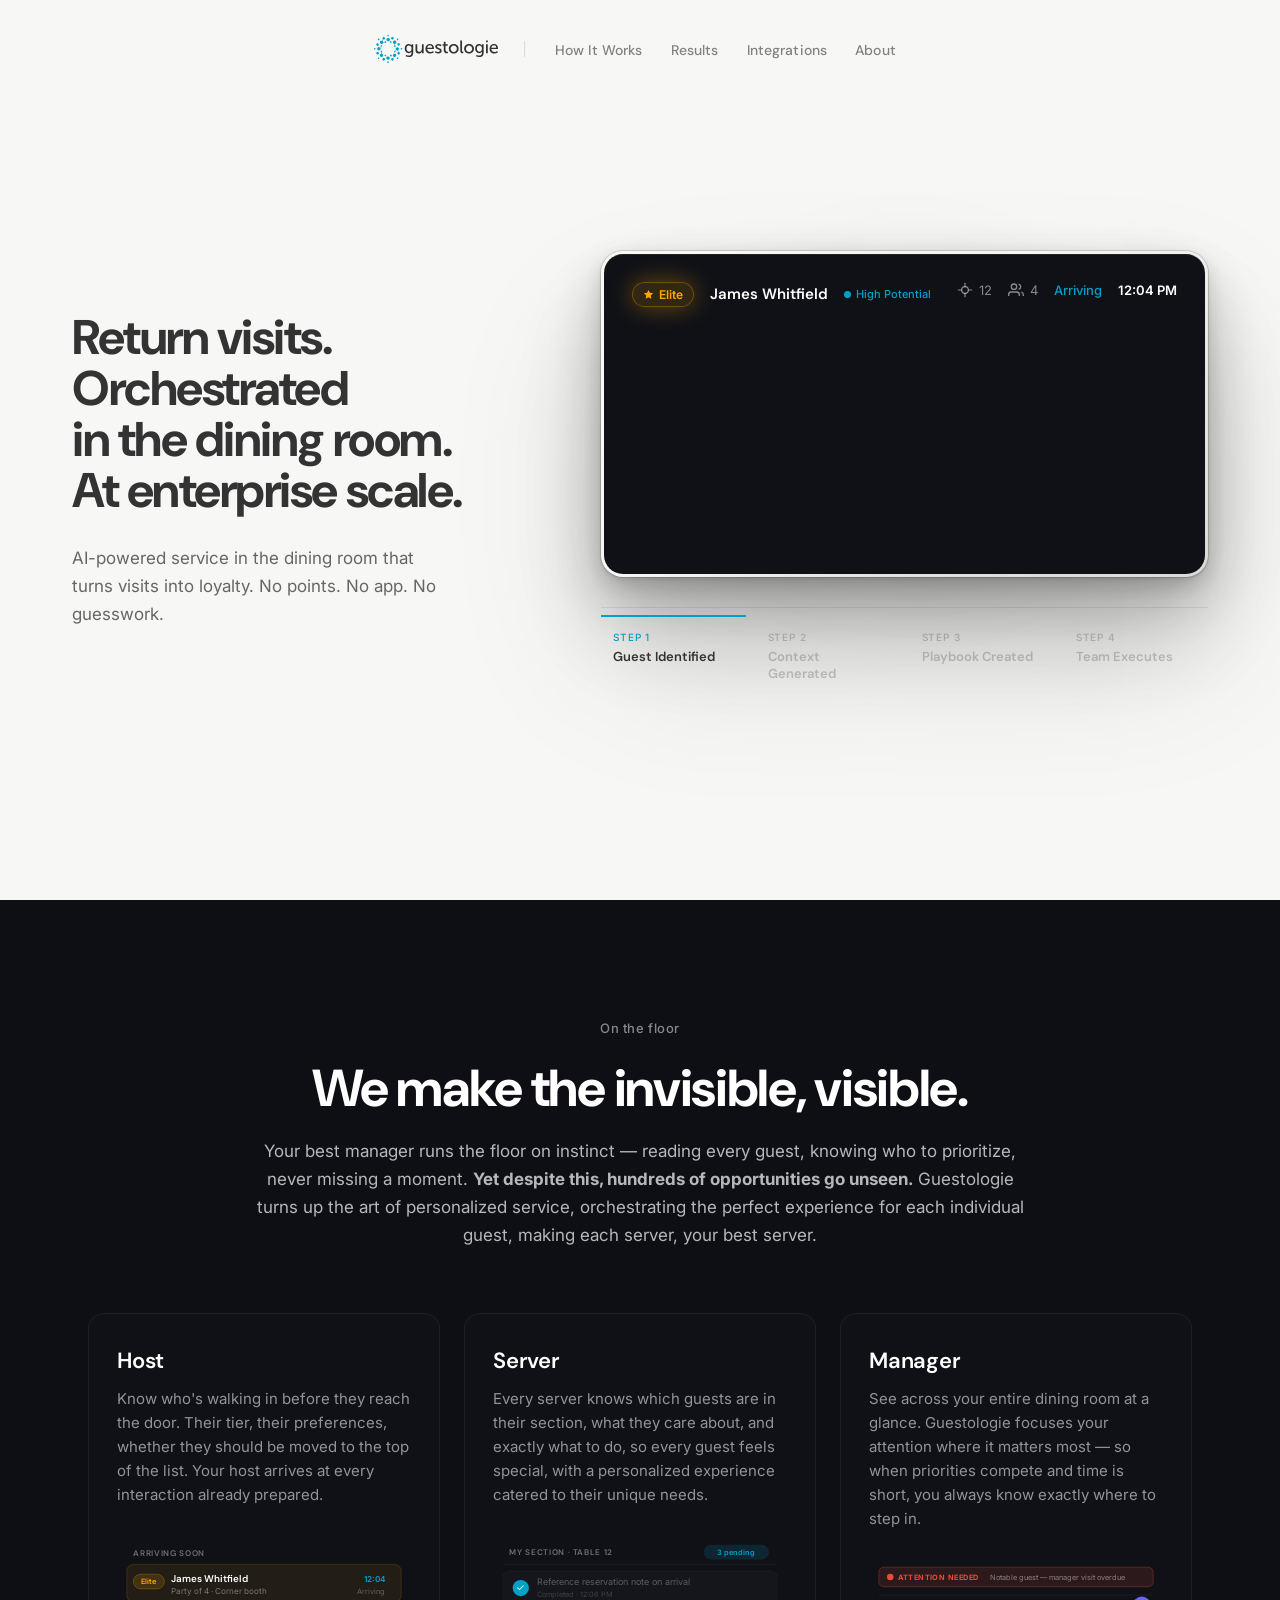
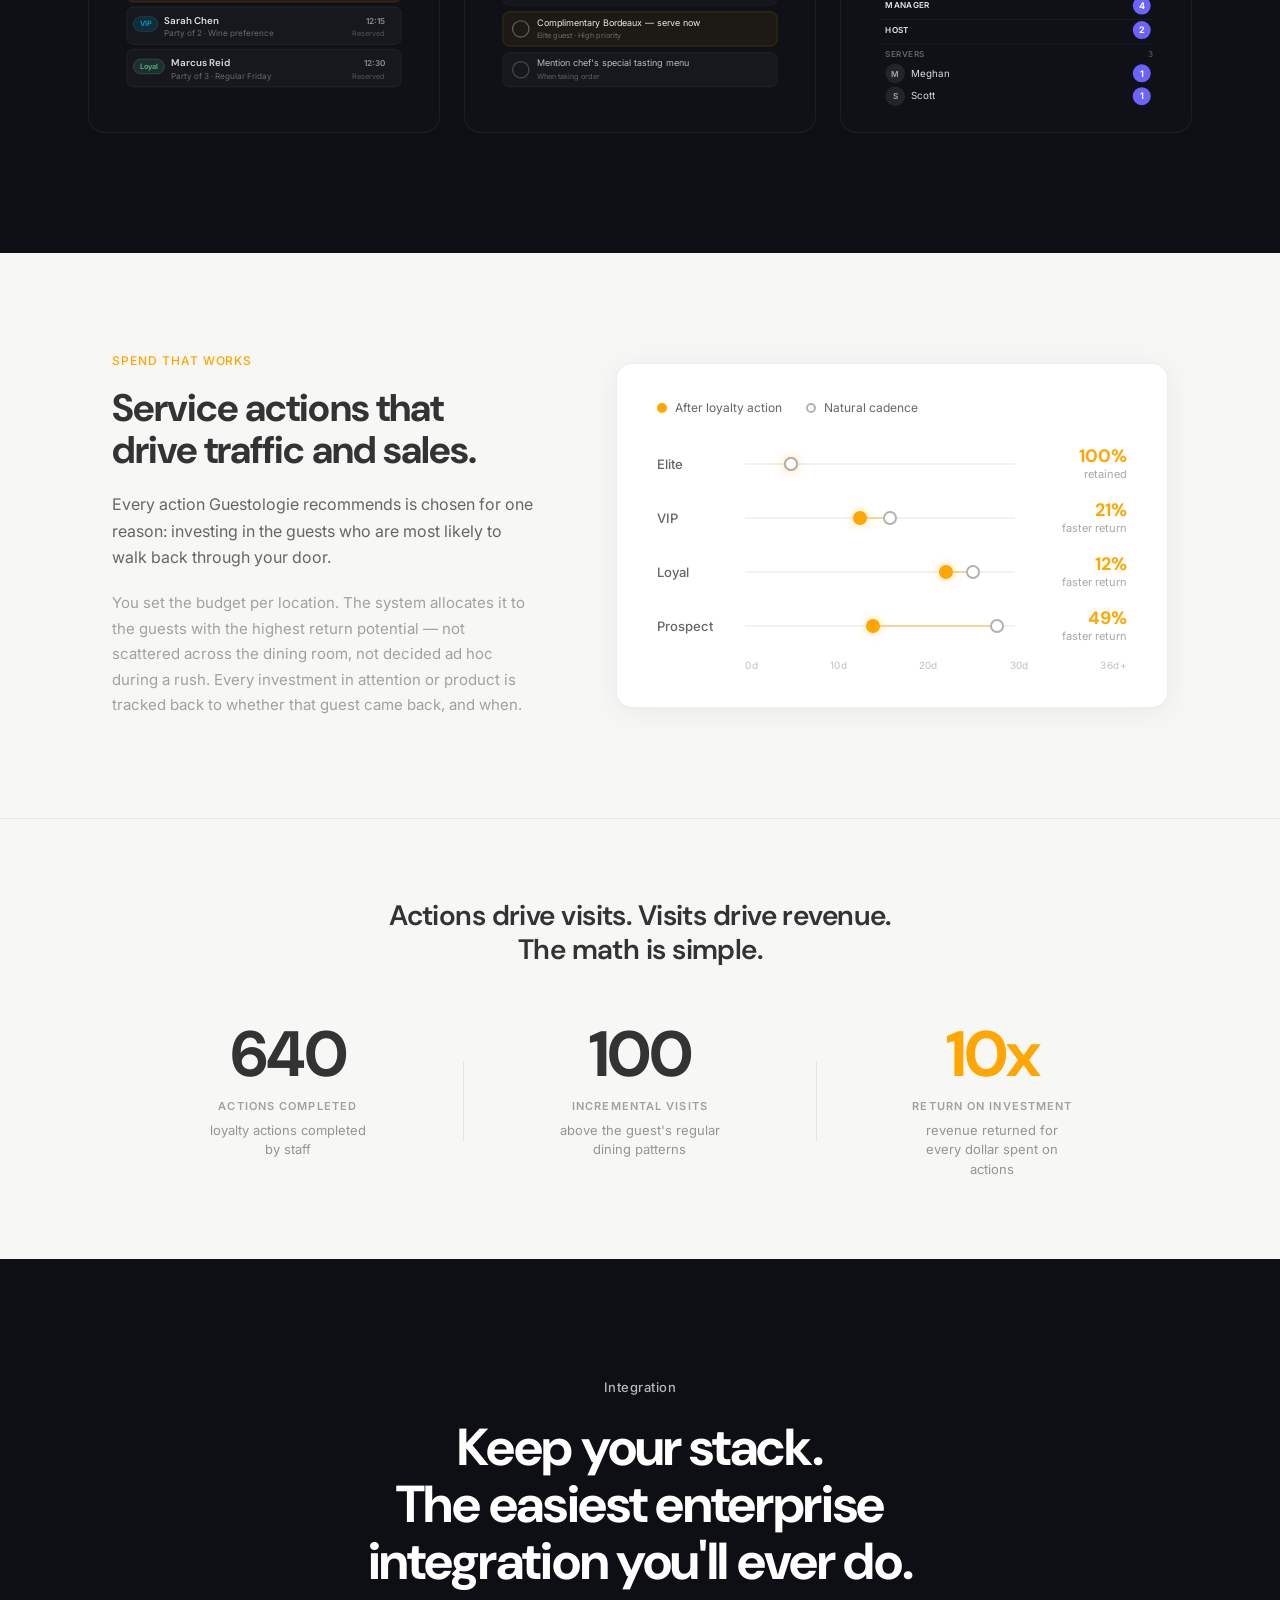
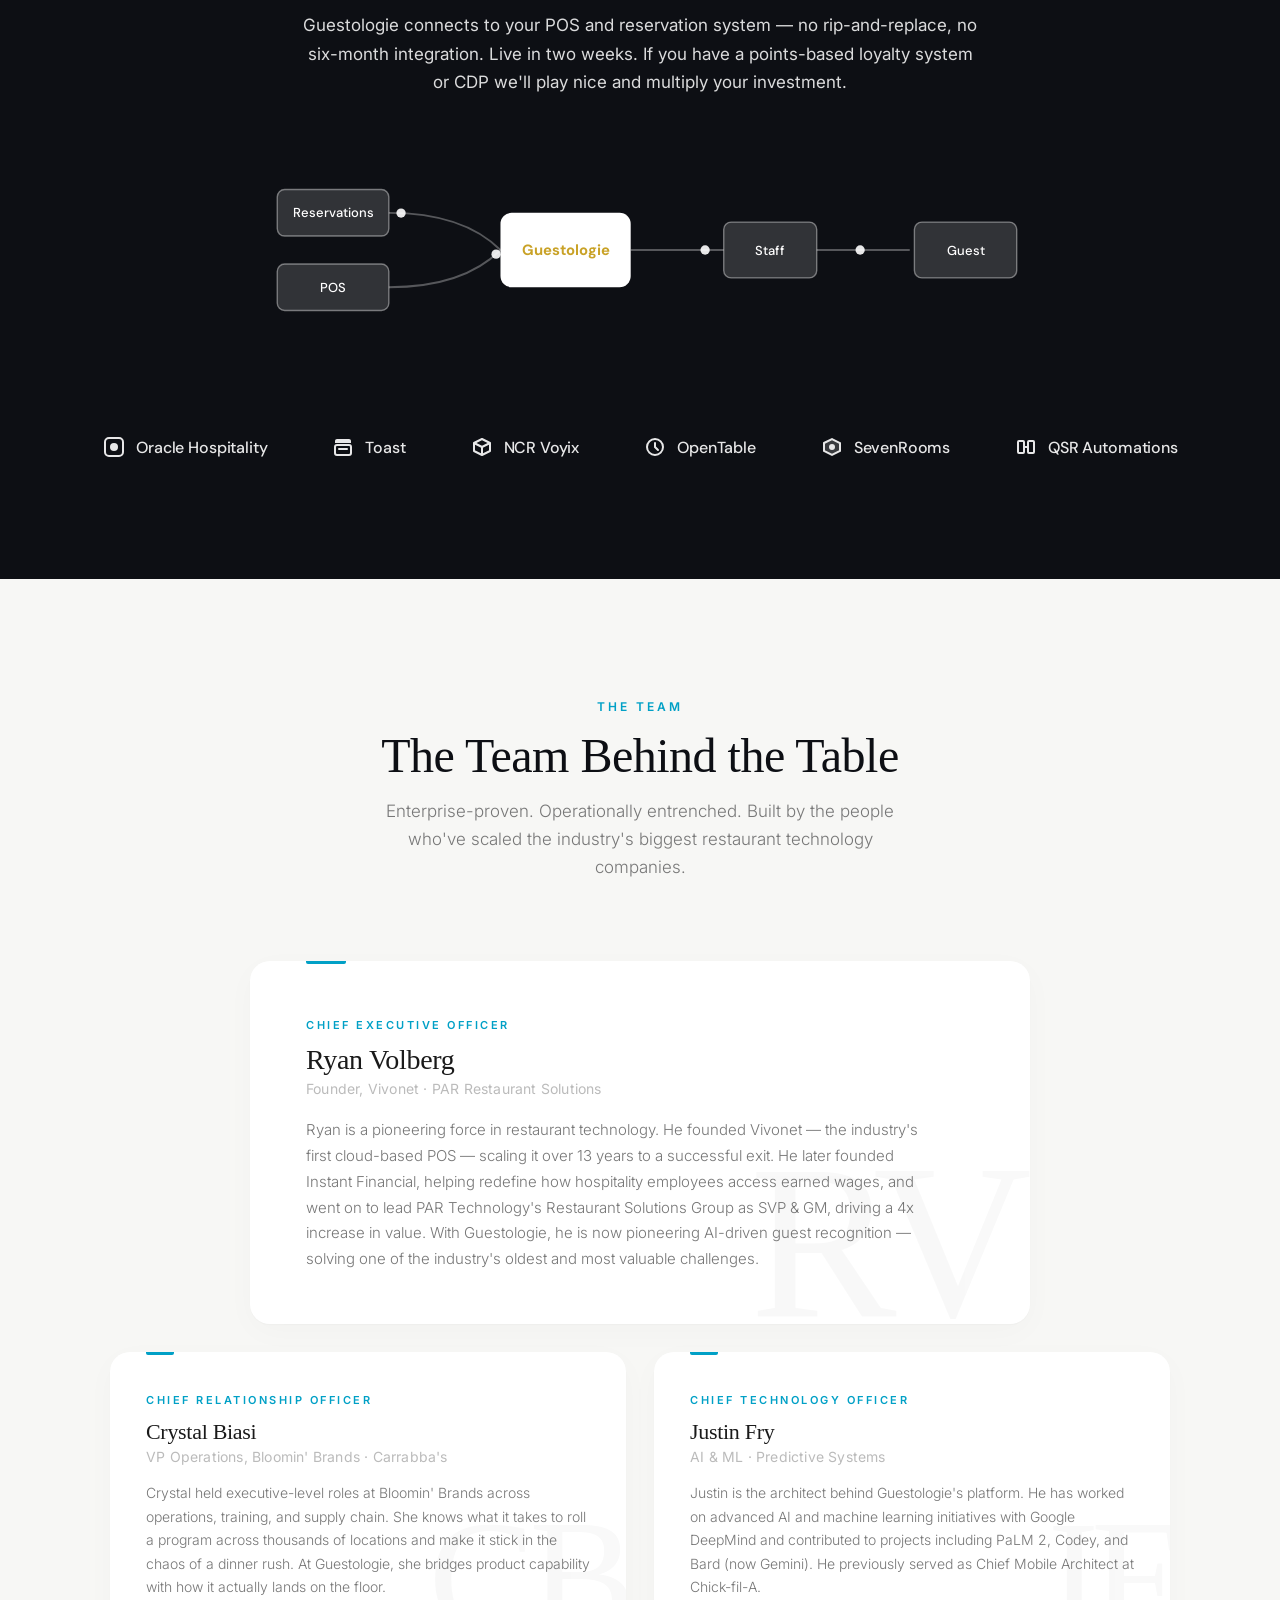
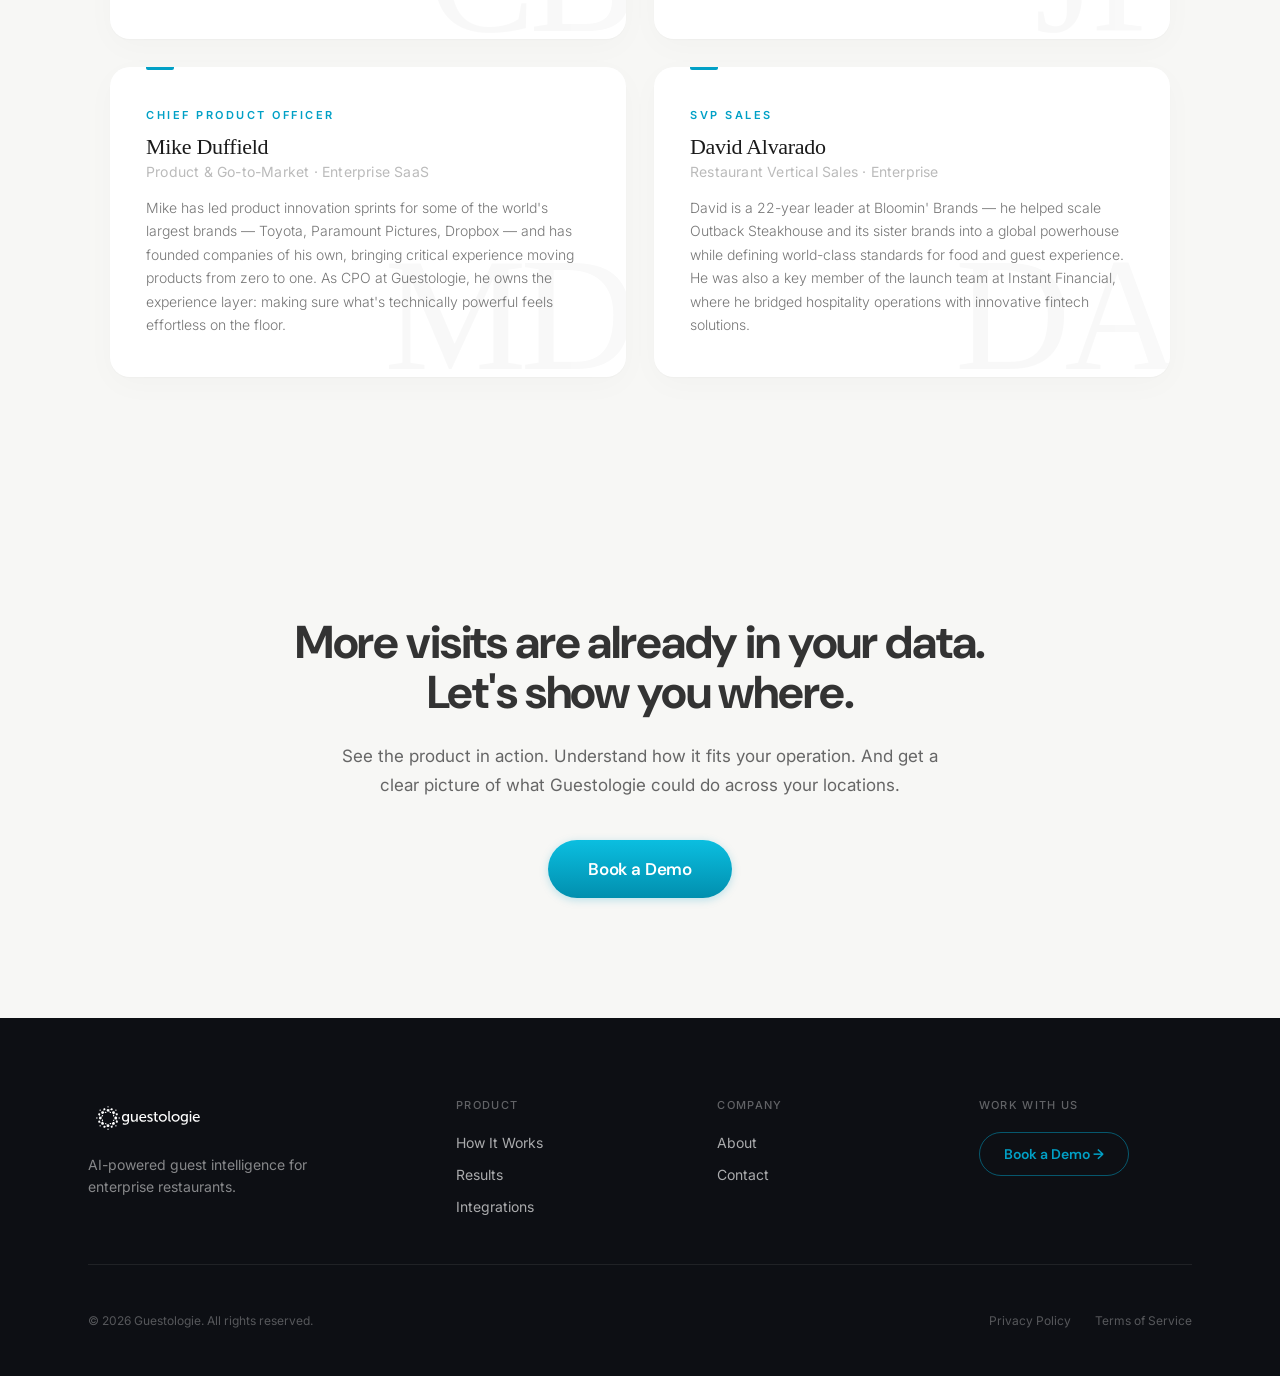
==== commit c3034ae2: "Redesign Team section with text-only cards, fix Book a Demo CTAs, update footer - Replace photo plac" ====
--- a/index.html
+++ b/index.html
@@ -628,71 +628,53 @@
     <div class="about-header">
       <p class="about-eyebrow">The Team</p>
       <h2>The Team Behind the Table</h2>
-      <p>Deep restaurant roots. Real AI. Built to work on a Friday night.</p>
-    </div>
-
-    <!-- Ryan Volberg — CEO (featured) -->
-    <div class="about-featured">
-      <div class="about-photo">
-        <span class="about-initials">RV</span>
-      </div>
-      <div class="about-card">
-        <div class="about-role">Chief Executive Officer</div>
-        <div class="about-name">Ryan Volberg</div>
-        <div class="about-tag">Founder, Vivonet · PAR Restaurant Solutions</div>
-        <p class="about-bio">Ryan is a pioneering force in restaurant technology. He founded Vivonet — the industry's first cloud-based POS — scaling it over 13 years to a successful exit. He later founded Instant Financial, helping redefine how hospitality employees access earned wages, and went on to lead PAR Technology's Restaurant Solutions Group as SVP &amp; GM, driving a 4x increase in value. With Guestologie, he is now pioneering AI-driven guest recognition — solving one of the industry's oldest and most valuable challenges.</p>
-      </div>
+      <p>Enterprise-proven. Operationally entrenched. Built by the people who've scaled the industry's biggest restaurant technology companies.</p>
+    </div>
+
+    <!-- CEO -->
+    <div class="ceo-card">
+      <span class="watermark">RV</span>
+      <span class="role-tag">Chief Executive Officer</span>
+      <h3 class="person-name">Ryan Volberg</h3>
+      <p class="person-prev">Founder, Vivonet · PAR Restaurant Solutions</p>
+      <p class="person-bio">Ryan is a pioneering force in restaurant technology. He founded Vivonet — the industry's first cloud-based POS — scaling it over 13 years to a successful exit. He later founded Instant Financial, helping redefine how hospitality employees access earned wages, and went on to lead PAR Technology's Restaurant Solutions Group as SVP &amp; GM, driving a 4x increase in value. With Guestologie, he is now pioneering AI-driven guest recognition — solving one of the industry's oldest and most valuable challenges.</p>
     </div>
 
     <!-- Team grid -->
-    <div class="about-grid">
-      <div class="about-member">
-        <div class="about-photo">
-          <span class="about-initials">CB</span>
-        </div>
-        <div class="about-card">
-          <div class="about-role">Chief Relationship Officer</div>
-          <div class="about-name">Crystal Biasi</div>
-          <div class="about-tag">VP Operations, Bloomin' Brands · Carrabba's</div>
-          <p class="about-bio">Crystal held executive-level roles at Bloomin' Brands across operations, training, and supply chain. She knows what it takes to roll a program across thousands of locations and make it stick in the chaos of a dinner rush. At Guestologie, she bridges product capability with how it actually lands on the floor.</p>
-        </div>
-      </div>
-
-      <div class="about-member">
-        <div class="about-photo">
-          <span class="about-initials">JF</span>
-        </div>
-        <div class="about-card">
-          <div class="about-role">Chief Technology Officer</div>
-          <div class="about-name">Justin Fry</div>
-          <div class="about-tag">AI &amp; ML · Predictive Systems</div>
-          <p class="about-bio">Justin is the architect behind Guestologie's platform. He has worked on advanced AI and machine learning initiatives with Google DeepMind and contributed to projects including PaLM 2, Codey, and Bard (now Gemini). He previously served as Chief Mobile Architect at Chick-fil-A.</p>
-        </div>
-      </div>
-
-      <div class="about-member">
-        <div class="about-photo">
-          <span class="about-initials">MD</span>
-        </div>
-        <div class="about-card">
-          <div class="about-role">Chief Product Officer</div>
-          <div class="about-name">Mike Duffield</div>
-          <div class="about-tag">Product &amp; Go-to-Market · Enterprise SaaS</div>
-          <p class="about-bio">Mike has led product innovation sprints for some of the world's largest brands — Toyota, Paramount Pictures, Dropbox — and has founded companies of his own, bringing critical experience moving products from zero to one. As CPO at Guestologie, he owns the experience layer: making sure what's technically powerful feels effortless on the floor.</p>
-        </div>
-      </div>
-
-      <div class="about-member">
-        <div class="about-photo">
-          <span class="about-initials">DA</span>
-        </div>
-        <div class="about-card">
-          <div class="about-role">SVP Sales</div>
-          <div class="about-name">David Alvarado</div>
-          <div class="about-tag">Restaurant Vertical Sales · Enterprise</div>
-          <p class="about-bio">David is a 22-year leader at Bloomin' Brands — he helped scale Outback Steakhouse and its sister brands into a global powerhouse while defining world-class standards for food and guest experience. He was also a key member of the launch team at Instant Financial, where he bridged hospitality operations with innovative fintech solutions. David brings unmatched operational credibility and a deep understanding of what drives performance at scale.</p>
-        </div>
-      </div>
+    <div class="team-grid">
+
+      <div class="team-card">
+        <span class="watermark">CB</span>
+        <span class="role-tag">Chief Relationship Officer</span>
+        <h3 class="person-name">Crystal Biasi</h3>
+        <p class="person-prev">VP Operations, Bloomin' Brands · Carrabba's</p>
+        <p class="person-bio">Crystal held executive-level roles at Bloomin' Brands across operations, training, and supply chain. She knows what it takes to roll a program across thousands of locations and make it stick in the chaos of a dinner rush. At Guestologie, she bridges product capability with how it actually lands on the floor.</p>
+      </div>
+
+      <div class="team-card">
+        <span class="watermark">JF</span>
+        <span class="role-tag">Chief Technology Officer</span>
+        <h3 class="person-name">Justin Fry</h3>
+        <p class="person-prev">AI &amp; ML · Predictive Systems</p>
+        <p class="person-bio">Justin is the architect behind Guestologie's platform. He has worked on advanced AI and machine learning initiatives with Google DeepMind and contributed to projects including PaLM 2, Codey, and Bard (now Gemini). He previously served as Chief Mobile Architect at Chick-fil-A.</p>
+      </div>
+
+      <div class="team-card">
+        <span class="watermark">MD</span>
+        <span class="role-tag">Chief Product Officer</span>
+        <h3 class="person-name">Mike Duffield</h3>
+        <p class="person-prev">Product &amp; Go-to-Market · Enterprise SaaS</p>
+        <p class="person-bio">Mike has led product innovation sprints for some of the world's largest brands — Toyota, Paramount Pictures, Dropbox — and has founded companies of his own, bringing critical experience moving products from zero to one. As CPO at Guestologie, he owns the experience layer: making sure what's technically powerful feels effortless on the floor.</p>
+      </div>
+
+      <div class="team-card">
+        <span class="watermark">DA</span>
+        <span class="role-tag">SVP Sales</span>
+        <h3 class="person-name">David Alvarado</h3>
+        <p class="person-prev">Restaurant Vertical Sales · Enterprise</p>
+        <p class="person-bio">David is a 22-year leader at Bloomin' Brands — he helped scale Outback Steakhouse and its sister brands into a global powerhouse while defining world-class standards for food and guest experience. He was also a key member of the launch team at Instant Financial, where he bridged hospitality operations with innovative fintech solutions.</p>
+      </div>
+
     </div>
   </div>
 </div>
@@ -702,7 +684,7 @@
   <section class="cta-block" id="cta">
     <h2 class="section-headline">More visits are already in your data.<br>Let's show you where.</h2>
     <p class="cta-block-body">See the product in action. Understand how it fits your operation. And get a clear picture of what Guestologie could do across your locations.</p>
-    <a href="#" class="cta-button">Book a Demo</a>
+    <a href="mailto:sales@guestologie.com?subject=Demo%20Request%20%E2%80%94%20Guestologie" class="cta-button">Book a Demo</a>
   </section>
 </div>
 
@@ -720,7 +702,6 @@
           <li><a href="#how-it-works">How It Works</a></li>
           <li><a href="#smart-comp">Results</a></li>
           <li><a href="#integrations">Integrations</a></li>
-          <li><a href="#about">About</a></li>
         </ul>
       </div>
       <div class="footer-col">
@@ -732,7 +713,7 @@
       </div>
       <div class="footer-col">
         <h4 class="footer-heading">Work With Us</h4>
-        <a href="#cta" class="footer-ghost-btn">Book a Demo &rarr;</a>
+        <a href="mailto:sales@guestologie.com?subject=Demo%20Request%20%E2%80%94%20Guestologie" class="footer-ghost-btn">Book a Demo &rarr;</a>
       </div>
     </div>
     <div class="footer-divider"></div>
--- a/guestologie-homepage.css
+++ b/guestologie-homepage.css
@@ -1201,7 +1201,7 @@
 .about-section {
   background: var(--warm-white);
   width: 100%;
-  padding: 120px 48px;
+  padding: 120px 24px;
   position: relative;
 }
 
@@ -1213,192 +1213,205 @@
 
 .about-header {
   text-align: center;
-  margin-bottom: 56px;
+  margin-bottom: 80px;
 }
 
 .about-eyebrow {
-  font-family: 'Inter', sans-serif;
-  font-weight: 500;
   font-size: 12px;
-  letter-spacing: 0.08em;
-  text-transform: uppercase;
-  color: var(--slate);
-  margin-bottom: 16px;
-}
-
-.about-header h2 {
-  font-family: 'DM Sans', sans-serif;
-  font-weight: 700;
-  font-size: 40px;
-  line-height: 1.1;
-  letter-spacing: -0.025em;
-  color: var(--charcoal);
-  margin-bottom: 12px;
-}
-
-.about-header p:not(.about-eyebrow) {
-  font-family: 'Inter', sans-serif;
-  font-size: 16px;
-  line-height: 1.65;
-  color: var(--slate);
-  max-width: 520px;
-  margin: 0 auto;
-}
-
-/* Photo placeholders */
-.about-photo {
-  background: var(--charcoal);
-  border-radius: 14px;
-  display: flex;
-  align-items: center;
-  justify-content: center;
-  flex-shrink: 0;
-  aspect-ratio: 3 / 4;
-  box-shadow: 0 4px 20px rgba(0, 0, 0, 0.12);
-}
-
-.about-photo .about-initials {
-  font-family: 'DM Sans', sans-serif;
-  font-weight: 700;
-  color: rgba(255, 255, 255, 0.15);
-  user-select: none;
-}
-
-/* Bio cards */
-.about-card {
-  background: var(--white);
-  border-radius: 14px;
-  box-shadow: 0 2px 8px rgba(0,0,0,0.06), 0 8px 24px rgba(0,0,0,0.07);
-  border: 1px solid rgba(0, 0, 0, 0.06);
-  padding: 24px 28px;
-  position: relative;
-  z-index: 1;
-}
-
-.about-role {
-  font-family: 'Inter', sans-serif;
   font-weight: 600;
-  font-size: 10px;
-  letter-spacing: 0.1em;
+  letter-spacing: 3px;
   text-transform: uppercase;
   color: var(--teal);
-  margin-bottom: 6px;
-}
-
-.about-name {
-  font-family: 'DM Sans', sans-serif;
-  font-weight: 700;
+  margin-bottom: 16px;
+}
+
+.about-header h2 {
+  font-family: 'DM Serif Display', serif;
+  font-size: clamp(32px, 5vw, 48px);
+  font-weight: 400;
+  line-height: 1.1;
+  letter-spacing: -0.5px;
+  color: var(--ink);
+  margin-bottom: 14px;
+}
+
+.about-header p:not(.about-eyebrow) {
   font-size: 17px;
-  color: var(--charcoal);
-  margin-bottom: 3px;
-}
-
-.about-tag {
-  font-family: 'Inter', sans-serif;
-  font-style: italic;
-  font-size: 12px;
-  color: rgba(0, 0, 0, 0.4);
+  line-height: 1.65;
+  color: #777;
+  font-weight: 300;
+  max-width: 560px;
+  margin-left: auto;
+  margin-right: auto;
+}
+
+/* CEO card */
+.ceo-card {
+  background: #ffffff;
+  border-radius: 20px;
+  padding: 52px 56px;
+  box-shadow: 0 1px 2px rgba(0,0,0,0.03), 0 8px 32px rgba(0,0,0,0.025);
+  margin-bottom: 28px;
+  max-width: 780px;
+  margin-left: auto;
+  margin-right: auto;
+  position: relative;
+  overflow: hidden;
+  opacity: 0;
+  animation: teamFadeUp 0.6s ease forwards;
+  transition: box-shadow 0.3s ease, transform 0.3s ease;
+}
+
+.ceo-card:hover {
+  box-shadow: 0 2px 6px rgba(0,0,0,0.05), 0 16px 48px rgba(0,0,0,0.05);
+  transform: translateY(-2px);
+}
+
+.ceo-card::before {
+  content: '';
+  position: absolute;
+  top: 0;
+  left: 56px;
+  width: 40px;
+  height: 3px;
+  background: var(--teal);
+  border-radius: 0 0 2px 2px;
+}
+
+/* Team grid */
+.team-grid {
+  display: grid;
+  grid-template-columns: repeat(2, 1fr);
+  gap: 28px;
+  max-width: 1060px;
+  margin: 0 auto;
+}
+
+.team-card {
+  background: #ffffff;
+  border-radius: 20px;
+  padding: 36px 36px 40px;
+  box-shadow: 0 1px 2px rgba(0,0,0,0.03), 0 8px 32px rgba(0,0,0,0.025);
+  position: relative;
+  overflow: hidden;
+  opacity: 0;
+  animation: teamFadeUp 0.6s ease forwards;
+  transition: box-shadow 0.3s ease, transform 0.3s ease;
+}
+
+.team-card:hover {
+  box-shadow: 0 2px 6px rgba(0,0,0,0.05), 0 16px 48px rgba(0,0,0,0.05);
+  transform: translateY(-2px);
+}
+
+.team-card:nth-child(1) { animation-delay: 0.08s; }
+.team-card:nth-child(2) { animation-delay: 0.16s; }
+.team-card:nth-child(3) { animation-delay: 0.24s; }
+.team-card:nth-child(4) { animation-delay: 0.32s; }
+
+.team-card::before {
+  content: '';
+  position: absolute;
+  top: 0;
+  left: 36px;
+  width: 28px;
+  height: 3px;
+  background: var(--teal);
+  border-radius: 0 0 2px 2px;
+}
+
+/* Shared card typography */
+.role-tag {
+  display: inline-block;
+  font-size: 11px;
+  font-weight: 600;
+  letter-spacing: 2.5px;
+  text-transform: uppercase;
+  color: var(--teal);
   margin-bottom: 12px;
 }
 
-.about-bio {
-  font-family: 'Inter', sans-serif;
-  font-size: 13px;
-  line-height: 1.65;
-  color: var(--slate);
-}
-
-/* Featured row — Ryan */
-.about-featured {
-  display: flex;
-  align-items: center;
-  max-width: 860px;
-  margin: 0 auto 40px;
-}
-
-.about-featured .about-photo {
-  width: 220px;
-  min-height: 293px;
-}
-
-.about-featured .about-photo .about-initials {
-  font-size: 52px;
-}
-
-.about-featured .about-card {
-  margin-left: -28px;
-  padding: 28px 32px;
-  flex: 1;
-}
-
-.about-featured .about-name {
-  font-size: 20px;
-}
-
-/* Team grid — 2x2 */
-.about-grid {
-  display: grid;
-  grid-template-columns: 1fr 1fr;
-  gap: 28px;
-}
-
-.about-member {
-  display: flex;
-  align-items: center;
-}
-
-.about-member .about-photo {
-  width: 130px;
-  min-height: 173px;
-}
-
-.about-member .about-photo .about-initials {
-  font-size: 32px;
-}
-
-.about-member .about-card {
-  margin-left: -24px;
-  flex: 1;
+.person-name {
+  font-family: 'DM Serif Display', serif;
+  font-size: 28px;
+  font-weight: 400;
+  color: #1a1a1a;
+  margin-bottom: 4px;
+  letter-spacing: -0.3px;
+}
+
+.person-prev {
+  font-size: 14px;
+  color: #bbb;
+  font-weight: 400;
+  margin-bottom: 20px;
+  letter-spacing: 0.2px;
+}
+
+.person-bio {
+  font-size: 15px;
+  line-height: 1.72;
+  color: #777;
+  font-weight: 300;
+  max-width: 620px;
+}
+
+.team-card .person-name { font-size: 22px; margin-bottom: 3px; }
+.team-card .person-prev { margin-bottom: 16px; }
+.team-card .person-bio  { font-size: 14px; line-height: 1.68; }
+
+/* Faint watermark initials */
+.watermark {
+  position: absolute;
+  bottom: -18px;
+  right: -4px;
+  font-family: 'DM Serif Display', serif;
+  font-size: 160px;
+  line-height: 1;
+  color: #1a1a1a;
+  opacity: 0.022;
+  pointer-events: none;
+  user-select: none;
+  letter-spacing: -6px;
+}
+
+.ceo-card .watermark {
+  font-size: 220px;
+  bottom: -28px;
+  right: 4px;
+}
+
+@keyframes teamFadeUp {
+  from { opacity: 0; transform: translateY(16px); }
+  to   { opacity: 1; transform: translateY(0); }
 }
 
 /* Responsive */
 @media (max-width: 1024px) {
   .about-section { padding: 80px 40px; }
-  .about-featured .about-photo { width: 190px; min-height: 253px; }
-  .about-member .about-photo { width: 110px; min-height: 147px; }
-  .about-grid { gap: 20px; }
+}
+
+@media (max-width: 720px) {
+  .team-grid { grid-template-columns: 1fr; }
+  .ceo-card  { padding: 40px 32px; }
+  .ceo-card::before { left: 32px; }
+  .team-card { padding: 32px 28px 36px; }
+  .team-card::before { left: 28px; }
+}
+
+@media (max-width: 480px) {
+  .about-section { padding: 72px 24px; }
+  .ceo-card  { padding: 32px 24px; }
+  .ceo-card::before { left: 24px; }
+  .team-card { padding: 28px 24px 32px; }
+  .team-card::before { left: 24px; }
+  .person-name { font-size: 22px !important; }
+  .team-card .watermark { font-size: 120px; }
+  .ceo-card  .watermark { font-size: 160px; }
 }
 
 @media (max-width: 768px) {
-  .about-section { padding: 60px 20px; }
   .about-header h2 { font-size: 32px; }
-
-  .about-featured {
-    flex-direction: column;
-    align-items: stretch;
-    max-width: 100%;
-  }
-  .about-featured .about-photo {
-    width: 100%;
-    min-height: 200px;
-    aspect-ratio: 4 / 3;
-  }
-  .about-featured .about-card {
-    margin-left: 0;
-    margin-top: -20px;
-  }
-
-  .about-grid { grid-template-columns: 1fr; gap: 24px; }
-  .about-member { flex-direction: column; align-items: stretch; }
-  .about-member .about-photo {
-    width: 100%;
-    min-height: 160px;
-    aspect-ratio: 4 / 3;
-  }
-  .about-member .about-card {
-    margin-left: 0;
-    margin-top: -20px;
-  }
 }
 
 /* ── FOOTER ── */
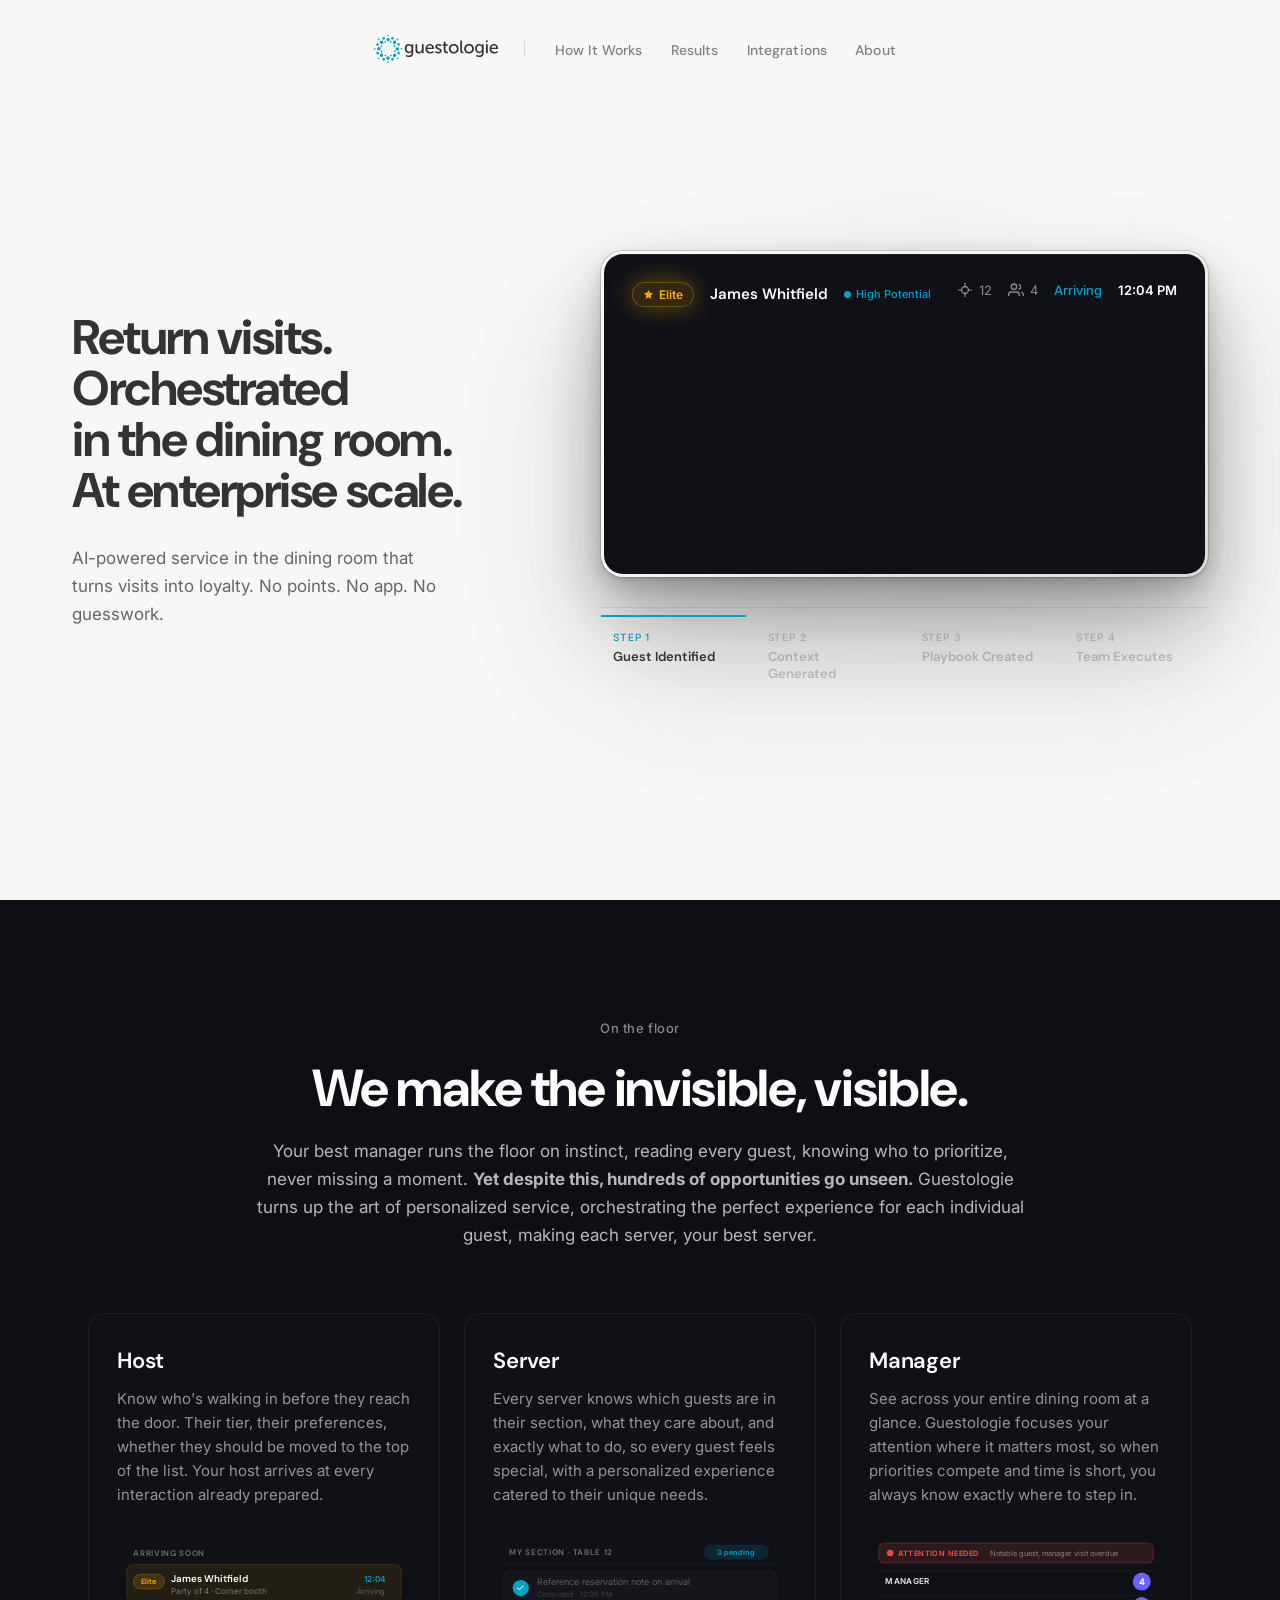
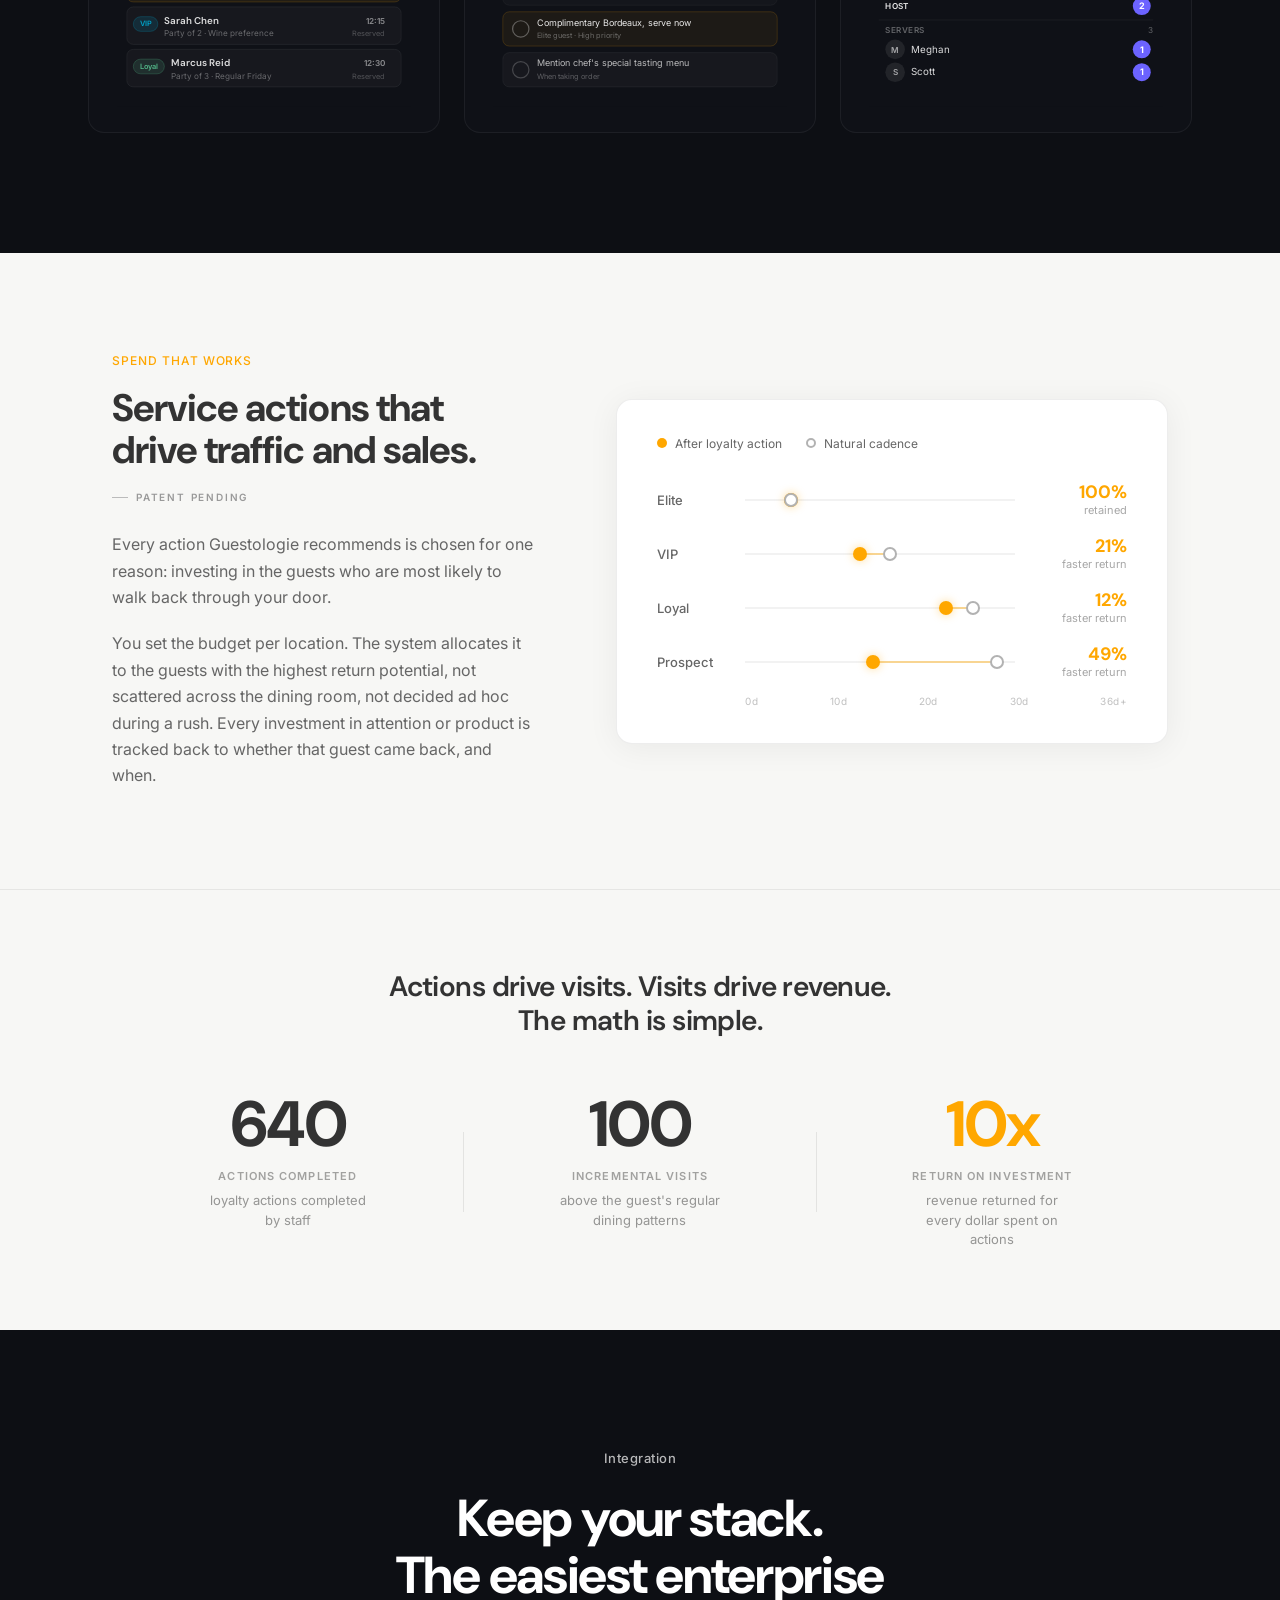
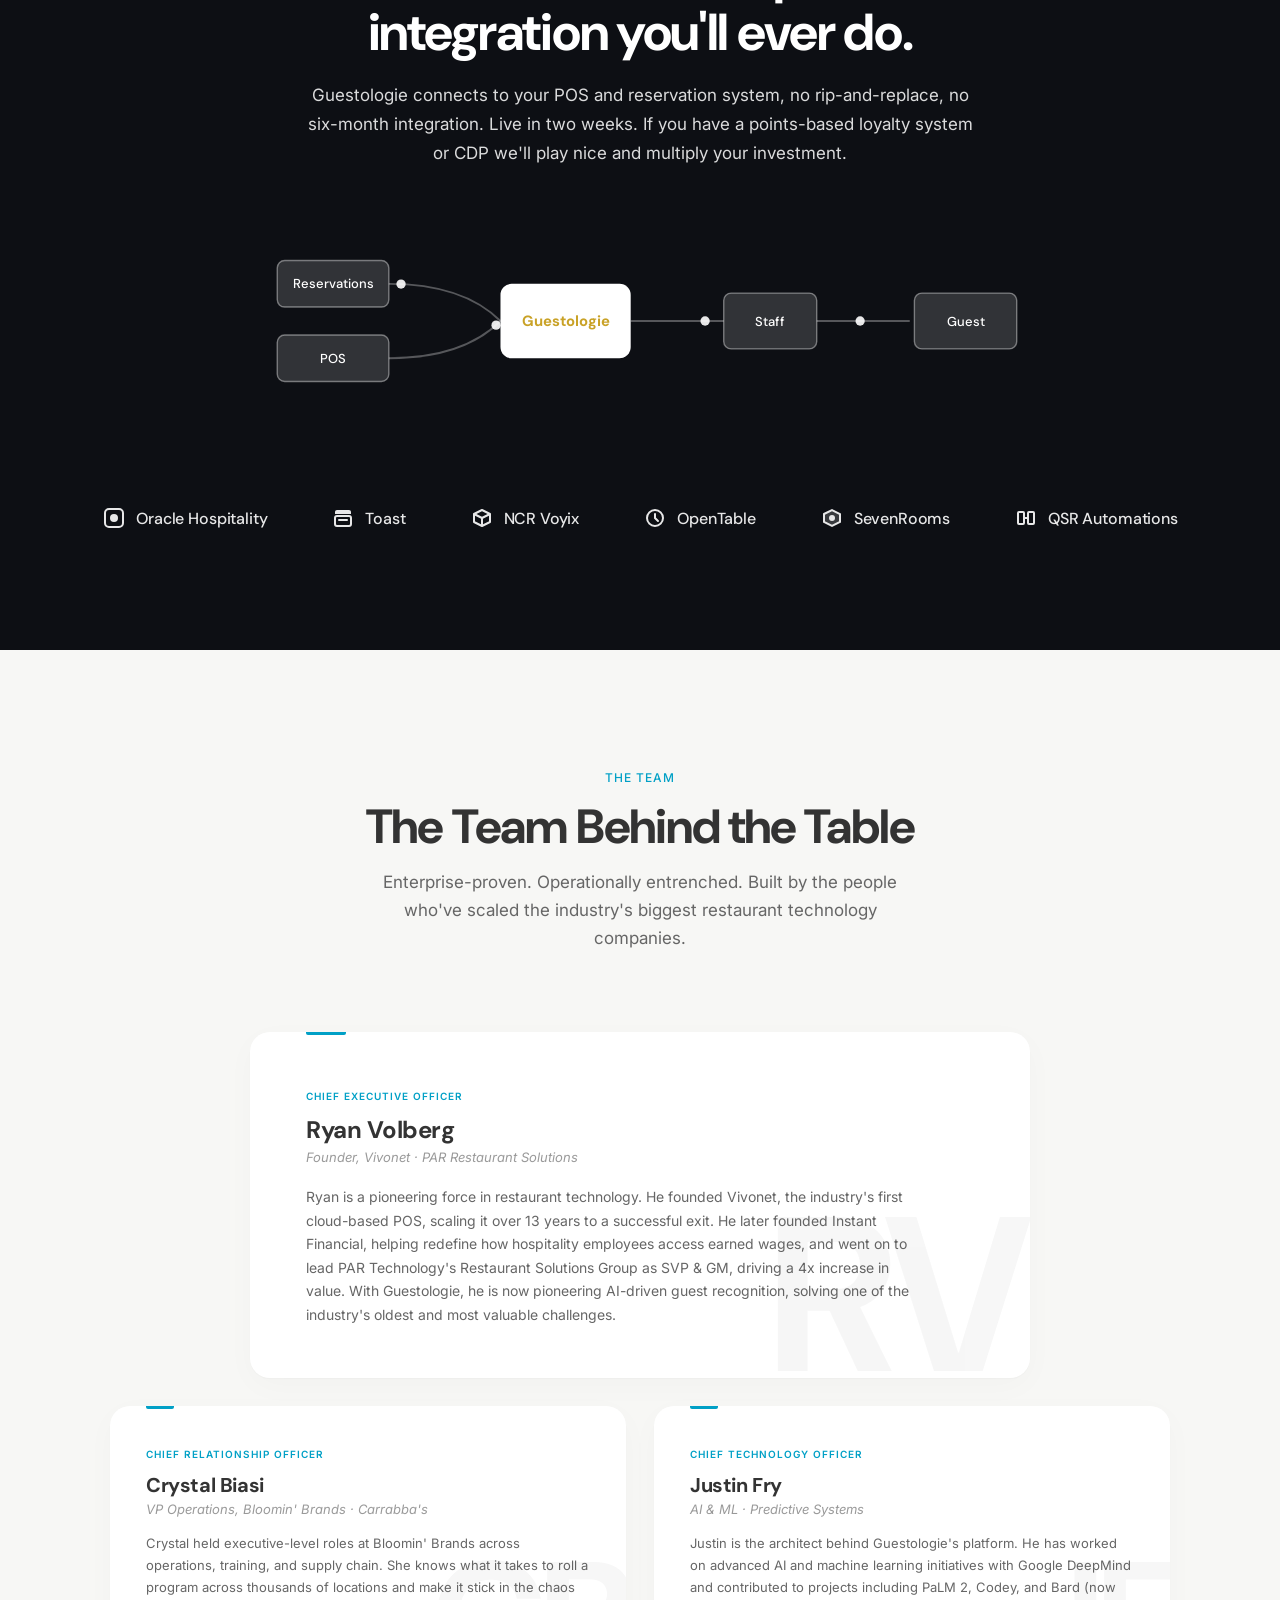
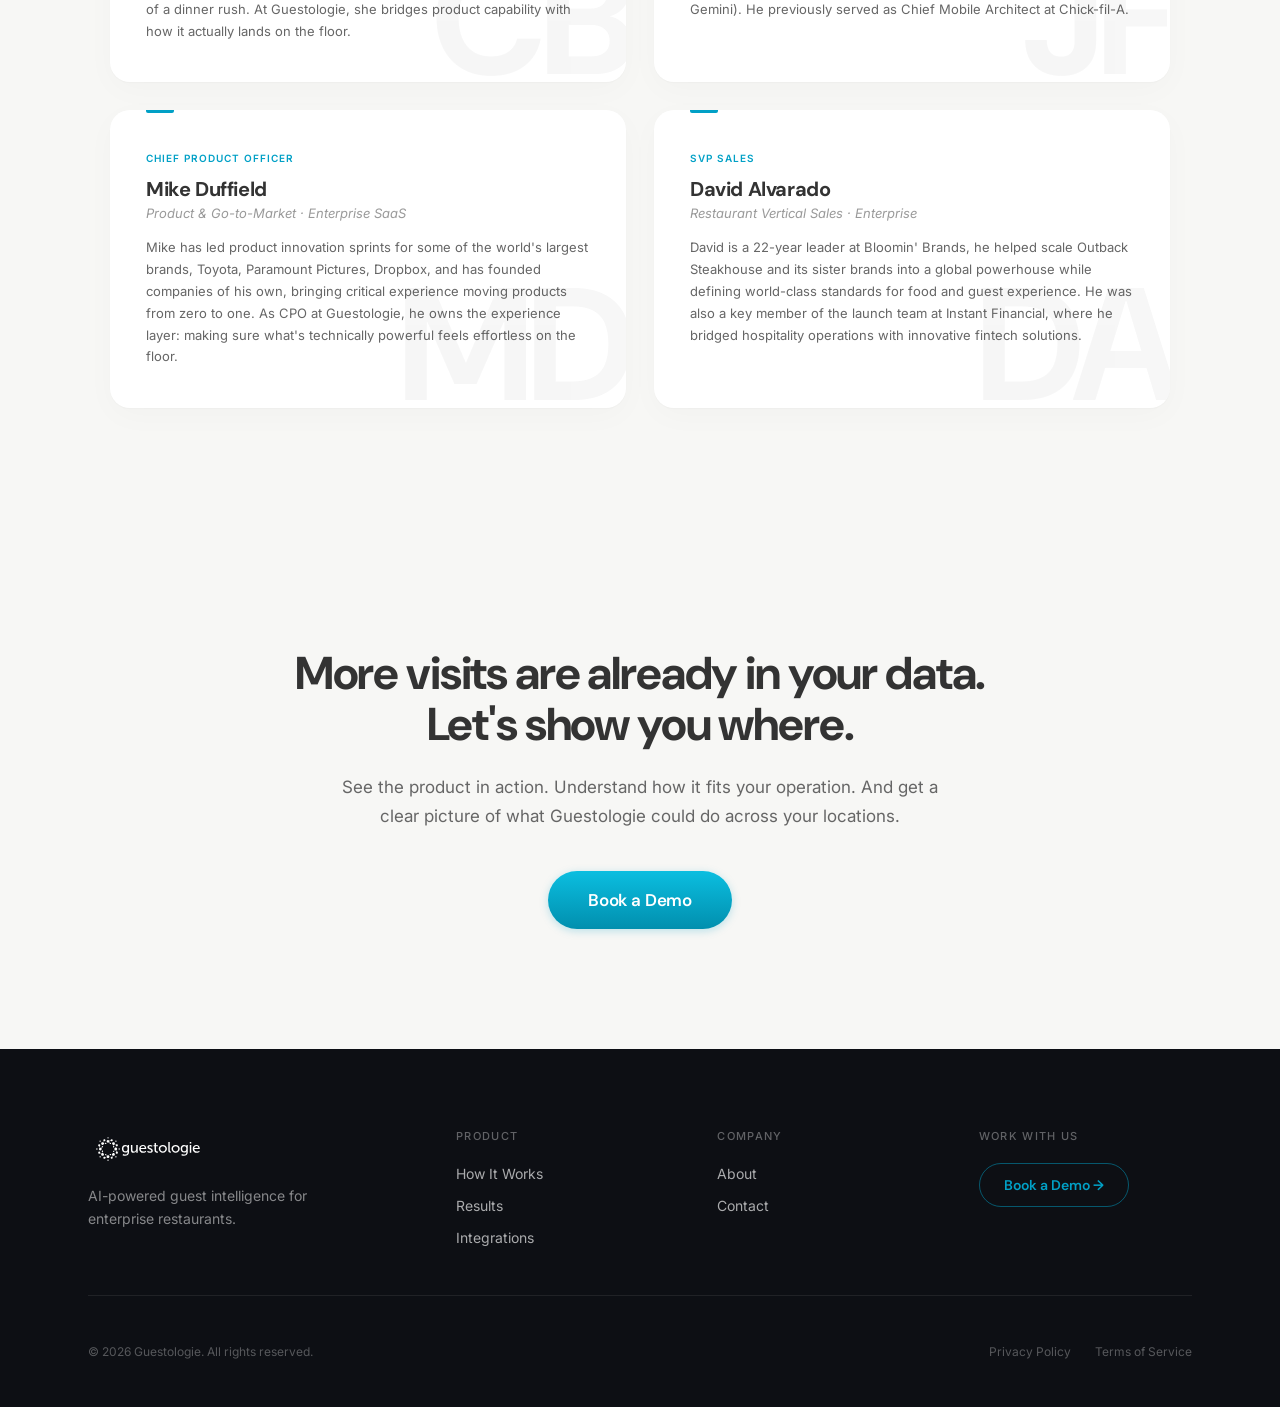
==== commit 0ecbbbbb: "Align team section fonts, fix paragraph styles, remove em dashes, add Patent Pending tag - Align tea" ====
--- a/index.html
+++ b/index.html
@@ -4,7 +4,7 @@
 <meta charset="UTF-8">
 <meta name="viewport" content="width=device-width, initial-scale=1.0">
 <title>Guestologie | AI-Powered Guest Intelligence for Enterprise Restaurants</title>
-<meta name="description" content="Guestologie turns every visit into a return visit. AI-powered guest recognition that gives your whole team — host, server, manager — the context to deliver personalized service at enterprise scale. No app. No points. Just results.">
+<meta name="description" content="Guestologie turns every visit into a return visit. AI-powered guest recognition that gives your whole team, host, server, manager, the context to deliver personalized service at enterprise scale. No app. No points. Just results.">
 <meta name="robots" content="index, follow">
 <link rel="canonical" href="https://guestologie.com/">
 
@@ -177,13 +177,13 @@
                 <div class="action-checkbox">
                   <svg viewBox="0 0 24 24" fill="none" stroke="currentColor" stroke-width="3" aria-hidden="true"><polyline points="20 6 9 17 4 12"/></svg>
                 </div>
-                <span class="action-text">Manager visit required — James Whitfield is a notable guest</span>
+                <span class="action-text">Manager visit required, James Whitfield is a notable guest</span>
               </div>
               <div class="action-item" data-action="4">
                 <div class="action-checkbox">
                   <svg viewBox="0 0 24 24" fill="none" stroke="currentColor" stroke-width="3" aria-hidden="true"><polyline points="20 6 9 17 4 12"/></svg>
                 </div>
-                <span class="action-text">Chef visit required — James Whitfield is a notable guest</span>
+                <span class="action-text">Chef visit required, James Whitfield is a notable guest</span>
               </div>
             </div>
 
@@ -202,7 +202,7 @@
             <div class="journey-step" data-step="1">
               <div class="step-number">Step 1</div>
               <div class="step-title">Guest Identified</div>
-              <div class="step-description">Tier calculated, trajectory assessed — value identified instantly.</div>
+              <div class="step-description">Tier calculated, trajectory assessed, value identified instantly.</div>
             </div>
             <div class="journey-step" data-step="2">
               <div class="step-number">Step 2</div>
@@ -212,7 +212,7 @@
             <div class="journey-step" data-step="3">
               <div class="step-number">Step 3</div>
               <div class="step-title">Playbook Created</div>
-              <div class="step-description">Specific actions assigned — personalized to this guest, this budget.</div>
+              <div class="step-description">Specific actions assigned, personalized to this guest, this budget.</div>
             </div>
             <div class="journey-step" data-step="4">
               <div class="step-number">Step 4</div>
@@ -233,7 +233,7 @@
 <section class="how-it-works" id="how-it-works">
   <p class="section-label">On the floor</p>
   <h2 class="section-headline">We make the invisible, visible.</h2>
-  <p class="section-subhead">Your best manager runs the floor on instinct — reading every guest, knowing who to prioritize, never missing a moment. <strong>Yet despite this, hundreds of opportunities go unseen.</strong> Guestologie turns up the art of personalized service, orchestrating the perfect experience for each individual guest, making each server, your best server.</p>
+  <p class="section-subhead">Your best manager runs the floor on instinct, reading every guest, knowing who to prioritize, never missing a moment. <strong>Yet despite this, hundreds of opportunities go unseen.</strong> Guestologie turns up the art of personalized service, orchestrating the perfect experience for each individual guest, making each server, your best server.</p>
 
   <div class="roles-grid">
 
@@ -312,7 +312,7 @@
           <!-- Action 2 — pending urgent, no pill -->
           <rect x="12" y="94" width="336" height="42" rx="8" fill="rgba(255,167,0,0.06)" stroke="rgba(255,167,0,0.2)" stroke-width="1"/>
           <circle cx="34" cy="115" r="10" fill="none" stroke="rgba(255,255,255,0.3)" stroke-width="1.5"/>
-          <text x="54" y="111" font-family="Inter, sans-serif" font-size="11" fill="rgba(255,255,255,0.9)">Complimentary Bordeaux — serve now</text>
+          <text x="54" y="111" font-family="Inter, sans-serif" font-size="11" fill="rgba(255,255,255,0.9)">Complimentary Bordeaux, serve now</text>
           <text x="54" y="126" font-family="Inter, sans-serif" font-size="9" fill="rgba(255,255,255,0.35)">Elite guest · High priority</text>
 
           <!-- Action 3 — pending -->
@@ -328,7 +328,7 @@
     <div class="role-card">
       <div class="role-card-content">
         <h3 class="role-title">Manager</h3>
-        <p class="role-body">See across your entire dining room at a glance. Guestologie focuses your attention where it matters most — so when priorities compete and time is short, you always know exactly where to step in.</p>
+        <p class="role-body">See across your entire dining room at a glance. Guestologie focuses your attention where it matters most, so when priorities compete and time is short, you always know exactly where to step in.</p>
       </div>
       <div class="role-visual">
         <svg viewBox="0 0 360 210" xmlns="http://www.w3.org/2000/svg" class="role-ui-svg" role="img" aria-label="Manager dashboard showing attention needed alert for a notable guest, with pending action counts for manager, host, and servers Meghan and Scott">
@@ -338,7 +338,7 @@
           <rect x="12" y="10" width="336" height="24" rx="6" fill="rgba(255,80,60,0.12)" stroke="rgba(255,80,60,0.35)" stroke-width="1"/>
           <circle cx="26" cy="22" r="4" fill="rgba(255,80,60,0.9)"/>
           <text x="36" y="26" font-family="Inter, sans-serif" font-size="9" font-weight="700" fill="rgba(255,80,60,0.9)" letter-spacing="0.06em">ATTENTION NEEDED</text>
-          <text x="148" y="26" font-family="Inter, sans-serif" font-size="9" fill="rgba(255,255,255,0.45)">Notable guest — manager visit overdue</text>
+          <text x="148" y="26" font-family="Inter, sans-serif" font-size="9" fill="rgba(255,255,255,0.45)">Notable guest, manager visit overdue</text>
 
           <line x1="12" y1="44" x2="348" y2="44" stroke="rgba(255,255,255,0.06)" stroke-width="1"/>
 
@@ -393,8 +393,9 @@
       <div class="smart-comp-content">
         <p class="smart-eyebrow">Spend that works</p>
         <h2 class="smart-headline">Service actions that<br>drive traffic and sales.</h2>
+        <p class="smart-patent">Patent Pending</p>
         <p class="smart-subhead">Every action Guestologie recommends is chosen for one reason: investing in the guests who are most likely to walk back through your door.</p>
-        <p class="smart-body">You set the budget per location. The system allocates it to the guests with the highest return potential — not scattered across the dining room, not decided ad hoc during a rush. Every investment in attention or product is tracked back to whether that guest came back, and when.</p>
+        <p class="smart-body">You set the budget per location. The system allocates it to the guests with the highest return potential, not scattered across the dining room, not decided ad hoc during a rush. Every investment in attention or product is tracked back to whether that guest came back, and when.</p>
       </div>
 
       <!-- Right: Dumbbell Chart -->
@@ -510,7 +511,7 @@
 <section class="integrations" id="integrations">
   <p class="section-label" style="color: rgba(255,255,255,0.7);">Integration</p>
   <h2 class="section-headline">Keep your stack.<br>The easiest enterprise integration you'll ever do.</h2>
-  <p class="section-body">Guestologie connects to your POS and reservation system — no rip-and-replace, no six-month integration. Live in two weeks. If you have a points-based loyalty system or CDP we'll play nice and multiply your investment.</p>
+  <p class="section-body">Guestologie connects to your POS and reservation system, no rip-and-replace, no six-month integration. Live in two weeks. If you have a points-based loyalty system or CDP we'll play nice and multiply your investment.</p>
   
   <div class="integration-flow">
     <svg viewBox="0 0 860 200" xmlns="http://www.w3.org/2000/svg" class="flow-diagram" role="img" aria-label="Integration flow diagram: Reservations and POS data feed into Guestologie, which sends personalized actions to Staff, who deliver the experience to the Guest">
@@ -637,7 +638,7 @@
       <span class="role-tag">Chief Executive Officer</span>
       <h3 class="person-name">Ryan Volberg</h3>
       <p class="person-prev">Founder, Vivonet · PAR Restaurant Solutions</p>
-      <p class="person-bio">Ryan is a pioneering force in restaurant technology. He founded Vivonet — the industry's first cloud-based POS — scaling it over 13 years to a successful exit. He later founded Instant Financial, helping redefine how hospitality employees access earned wages, and went on to lead PAR Technology's Restaurant Solutions Group as SVP &amp; GM, driving a 4x increase in value. With Guestologie, he is now pioneering AI-driven guest recognition — solving one of the industry's oldest and most valuable challenges.</p>
+      <p class="person-bio">Ryan is a pioneering force in restaurant technology. He founded Vivonet, the industry's first cloud-based POS, scaling it over 13 years to a successful exit. He later founded Instant Financial, helping redefine how hospitality employees access earned wages, and went on to lead PAR Technology's Restaurant Solutions Group as SVP &amp; GM, driving a 4x increase in value. With Guestologie, he is now pioneering AI-driven guest recognition, solving one of the industry's oldest and most valuable challenges.</p>
     </div>
 
     <!-- Team grid -->
@@ -664,7 +665,7 @@
         <span class="role-tag">Chief Product Officer</span>
         <h3 class="person-name">Mike Duffield</h3>
         <p class="person-prev">Product &amp; Go-to-Market · Enterprise SaaS</p>
-        <p class="person-bio">Mike has led product innovation sprints for some of the world's largest brands — Toyota, Paramount Pictures, Dropbox — and has founded companies of his own, bringing critical experience moving products from zero to one. As CPO at Guestologie, he owns the experience layer: making sure what's technically powerful feels effortless on the floor.</p>
+        <p class="person-bio">Mike has led product innovation sprints for some of the world's largest brands, Toyota, Paramount Pictures, Dropbox, and has founded companies of his own, bringing critical experience moving products from zero to one. As CPO at Guestologie, he owns the experience layer: making sure what's technically powerful feels effortless on the floor.</p>
       </div>
 
       <div class="team-card">
@@ -672,7 +673,7 @@
         <span class="role-tag">SVP Sales</span>
         <h3 class="person-name">David Alvarado</h3>
         <p class="person-prev">Restaurant Vertical Sales · Enterprise</p>
-        <p class="person-bio">David is a 22-year leader at Bloomin' Brands — he helped scale Outback Steakhouse and its sister brands into a global powerhouse while defining world-class standards for food and guest experience. He was also a key member of the launch team at Instant Financial, where he bridged hospitality operations with innovative fintech solutions.</p>
+        <p class="person-bio">David is a 22-year leader at Bloomin' Brands, he helped scale Outback Steakhouse and its sister brands into a global powerhouse while defining world-class standards for food and guest experience. He was also a key member of the launch team at Instant Financial, where he bridged hospitality operations with innovative fintech solutions.</p>
       </div>
 
     </div>
--- a/guestologie-homepage.css
+++ b/guestologie-homepage.css
@@ -743,6 +743,28 @@
   margin-bottom: 20px;
 }
 
+.smart-patent {
+  display: flex;
+  align-items: center;
+  font-family: 'Inter', sans-serif;
+  font-size: 10px;
+  font-weight: 600;
+  letter-spacing: 1.8px;
+  text-transform: uppercase;
+  color: #999;
+  margin-bottom: 28px;
+}
+
+.smart-patent::before {
+  content: '';
+  display: inline-block;
+  width: 16px;
+  height: 1px;
+  background: #bbb;
+  margin-right: 8px;
+  flex-shrink: 0;
+}
+
 .smart-subhead {
   font-family: 'Inter', sans-serif;
   font-size: 16px;
@@ -753,9 +775,9 @@
 
 .smart-body {
   font-family: 'Inter', sans-serif;
-  font-size: 15px;
-  line-height: 1.7;
-  color: rgba(0,0,0,0.35);
+  font-size: 16px;
+  line-height: 1.65;
+  color: var(--slate);
 }
 
 /* ── Dumbbell Chart ── */
@@ -1217,29 +1239,31 @@
 }
 
 .about-eyebrow {
+  font-family: 'Inter', sans-serif;
   font-size: 12px;
-  font-weight: 600;
-  letter-spacing: 3px;
+  font-weight: 500;
+  letter-spacing: 0.08em;
   text-transform: uppercase;
   color: var(--teal);
   margin-bottom: 16px;
 }
 
 .about-header h2 {
-  font-family: 'DM Serif Display', serif;
+  font-family: 'DM Sans', sans-serif;
   font-size: clamp(32px, 5vw, 48px);
-  font-weight: 400;
+  font-weight: 700;
   line-height: 1.1;
-  letter-spacing: -0.5px;
-  color: var(--ink);
+  letter-spacing: -0.025em;
+  color: var(--charcoal);
   margin-bottom: 14px;
 }
 
 .about-header p:not(.about-eyebrow) {
+  font-family: 'Inter', sans-serif;
   font-size: 17px;
   line-height: 1.65;
-  color: #777;
-  font-weight: 300;
+  color: var(--slate);
+  font-weight: 400;
   max-width: 560px;
   margin-left: auto;
   margin-right: auto;
@@ -1323,53 +1347,57 @@
 /* Shared card typography */
 .role-tag {
   display: inline-block;
-  font-size: 11px;
+  font-family: 'Inter', sans-serif;
+  font-size: 10px;
   font-weight: 600;
-  letter-spacing: 2.5px;
+  letter-spacing: 0.1em;
   text-transform: uppercase;
   color: var(--teal);
   margin-bottom: 12px;
 }
 
 .person-name {
-  font-family: 'DM Serif Display', serif;
-  font-size: 28px;
+  font-family: 'DM Sans', sans-serif;
+  font-size: 24px;
+  font-weight: 700;
+  color: var(--charcoal);
+  margin-bottom: 4px;
+  letter-spacing: -0.02em;
+}
+
+.person-prev {
+  font-family: 'Inter', sans-serif;
+  font-size: 13px;
+  color: rgba(0, 0, 0, 0.4);
   font-weight: 400;
-  color: #1a1a1a;
-  margin-bottom: 4px;
-  letter-spacing: -0.3px;
-}
-
-.person-prev {
+  font-style: italic;
+  margin-bottom: 20px;
+}
+
+.person-bio {
+  font-family: 'Inter', sans-serif;
   font-size: 14px;
-  color: #bbb;
+  line-height: 1.68;
+  color: var(--slate);
   font-weight: 400;
-  margin-bottom: 20px;
-  letter-spacing: 0.2px;
-}
-
-.person-bio {
-  font-size: 15px;
-  line-height: 1.72;
-  color: #777;
-  font-weight: 300;
   max-width: 620px;
 }
 
-.team-card .person-name { font-size: 22px; margin-bottom: 3px; }
+.team-card .person-name { font-size: 20px; margin-bottom: 3px; }
 .team-card .person-prev { margin-bottom: 16px; }
-.team-card .person-bio  { font-size: 14px; line-height: 1.68; }
+.team-card .person-bio  { font-size: 13px; }
 
 /* Faint watermark initials */
 .watermark {
   position: absolute;
   bottom: -18px;
   right: -4px;
-  font-family: 'DM Serif Display', serif;
+  font-family: 'DM Sans', sans-serif;
   font-size: 160px;
+  font-weight: 700;
   line-height: 1;
-  color: #1a1a1a;
-  opacity: 0.022;
+  color: var(--charcoal);
+  opacity: 0.04;
   pointer-events: none;
   user-select: none;
   letter-spacing: -6px;
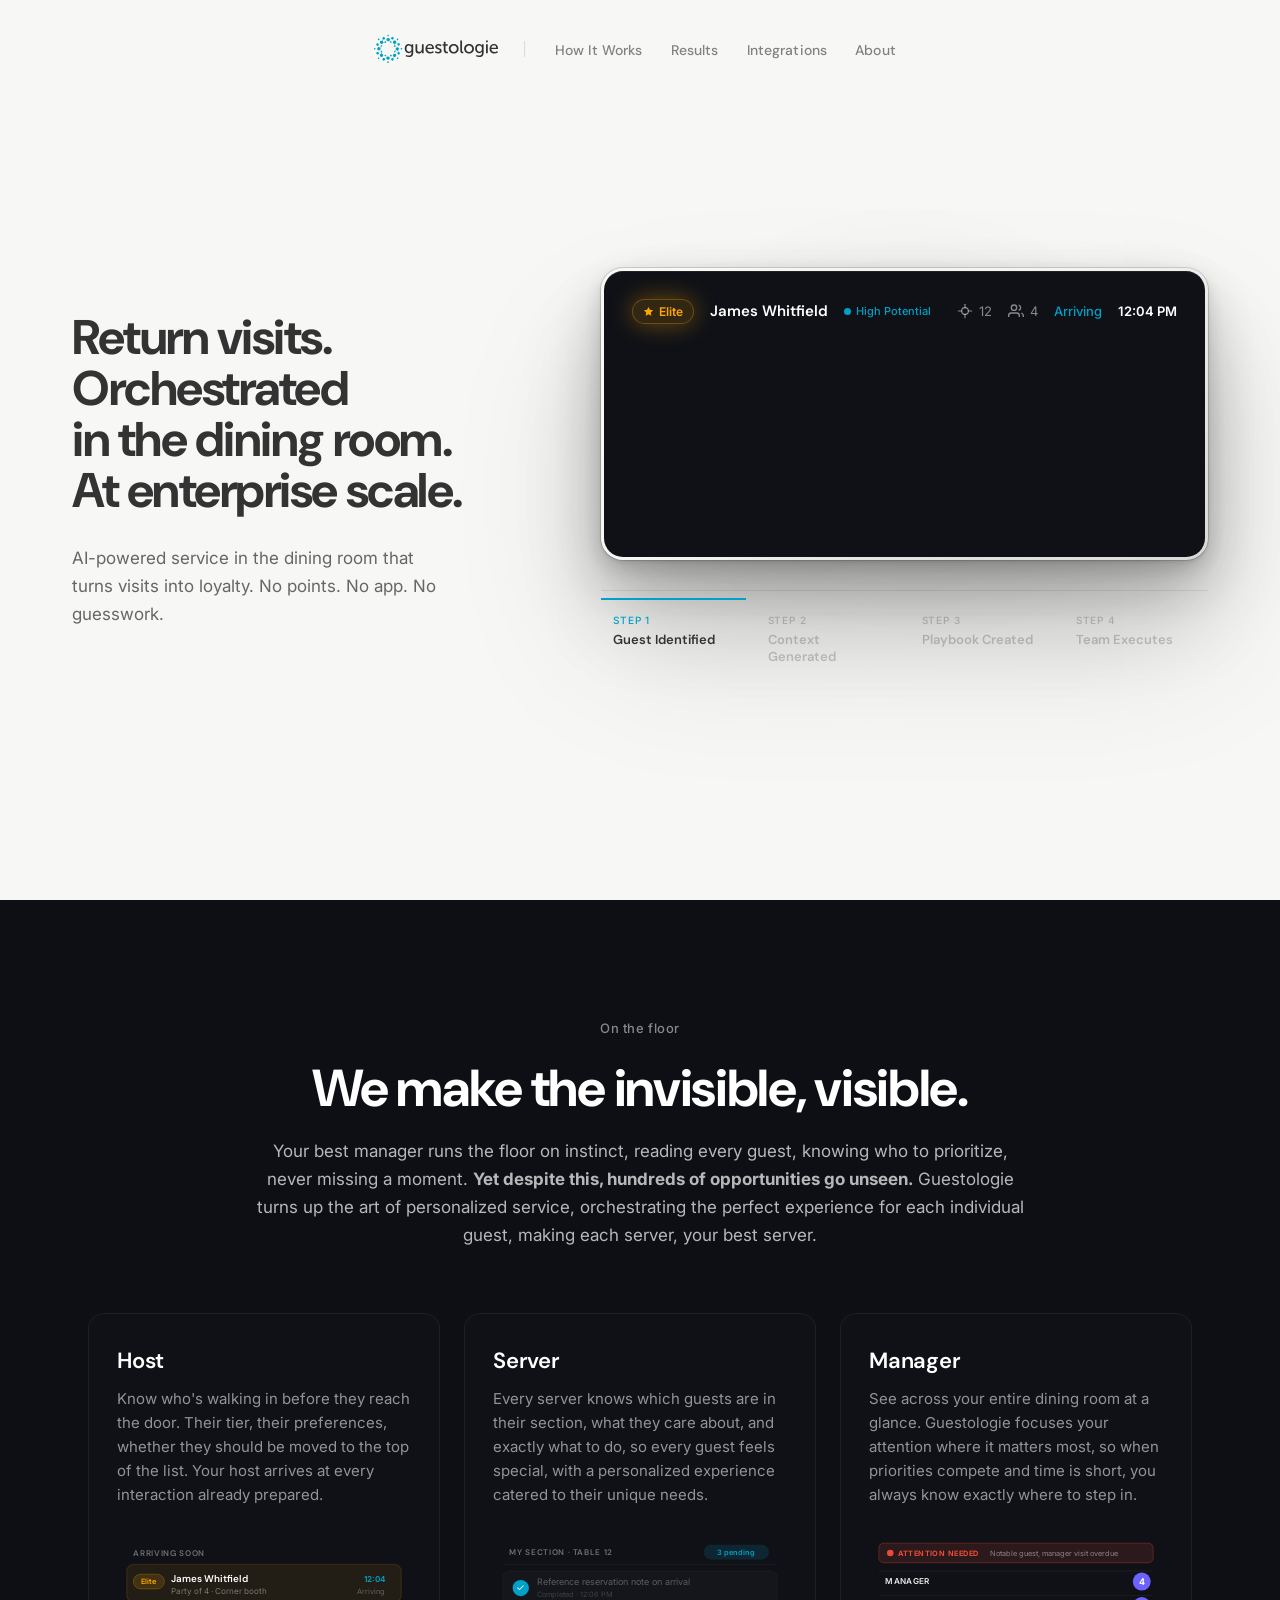
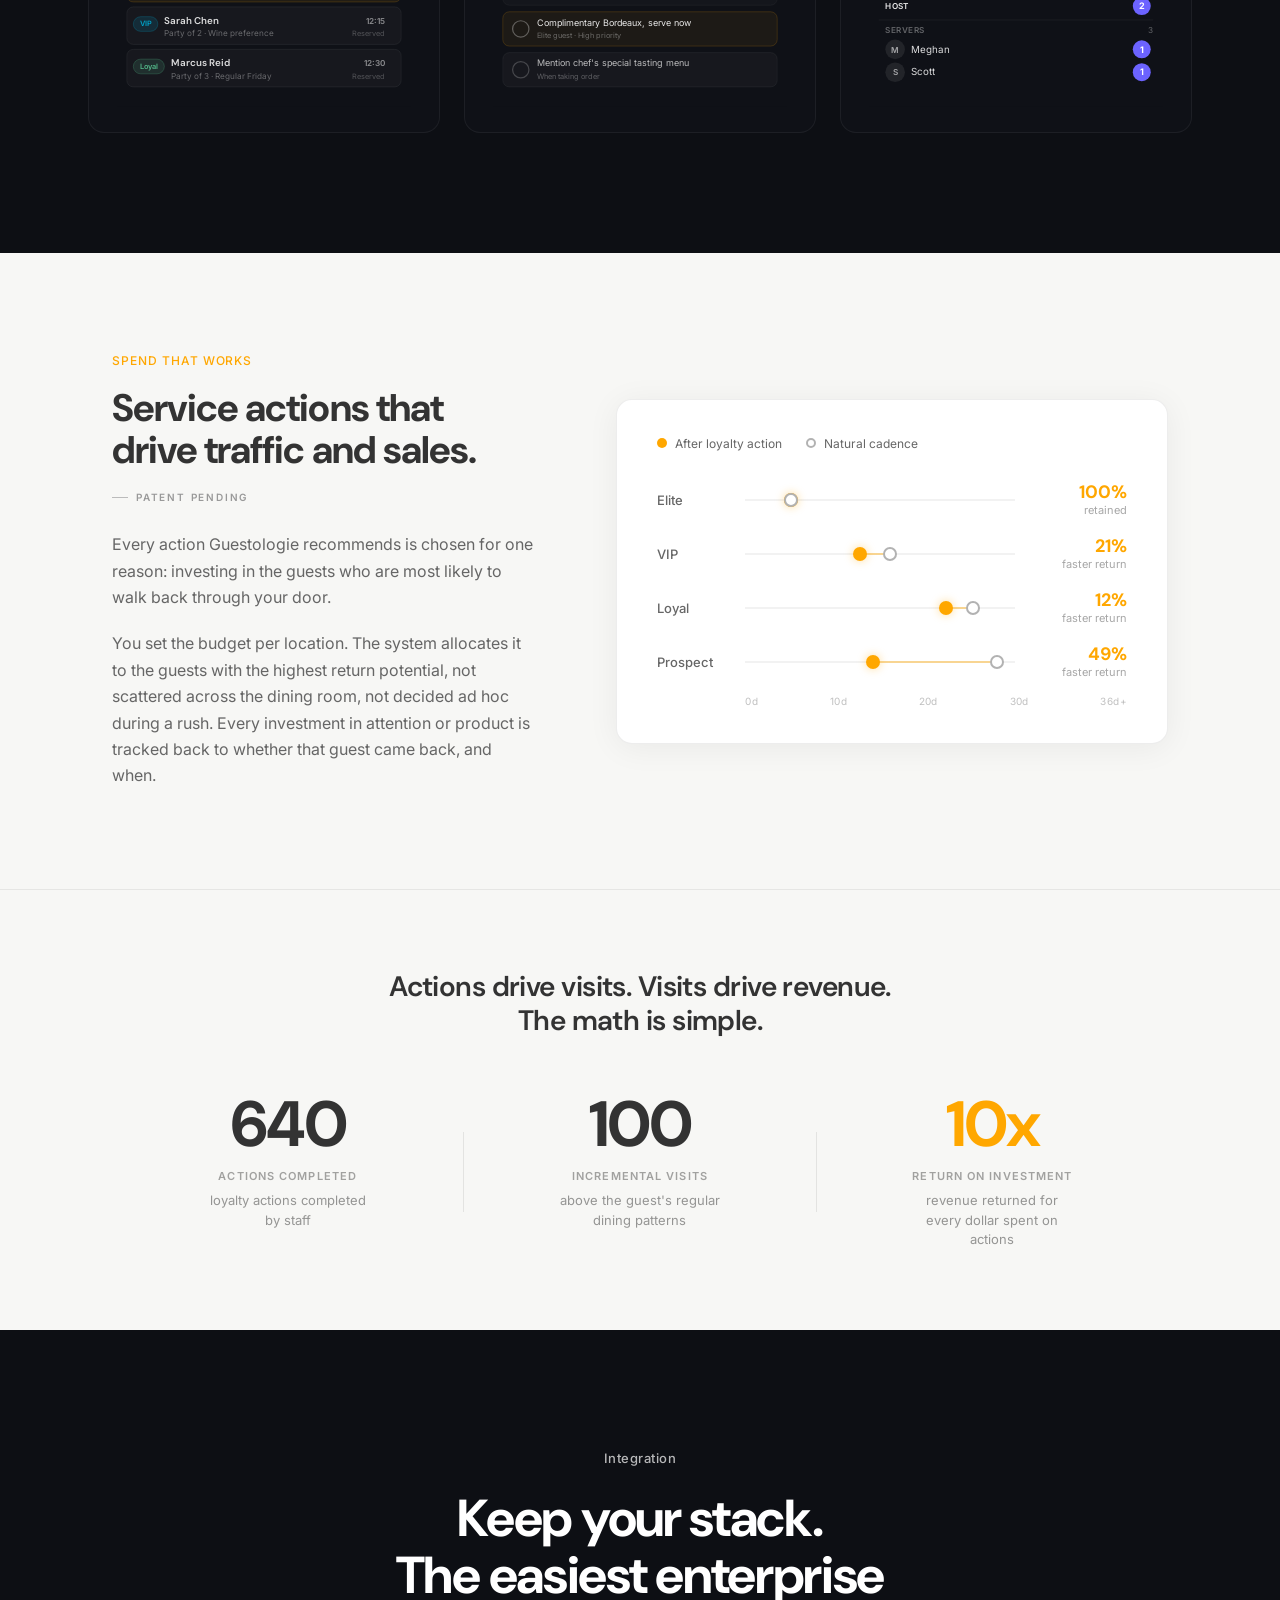
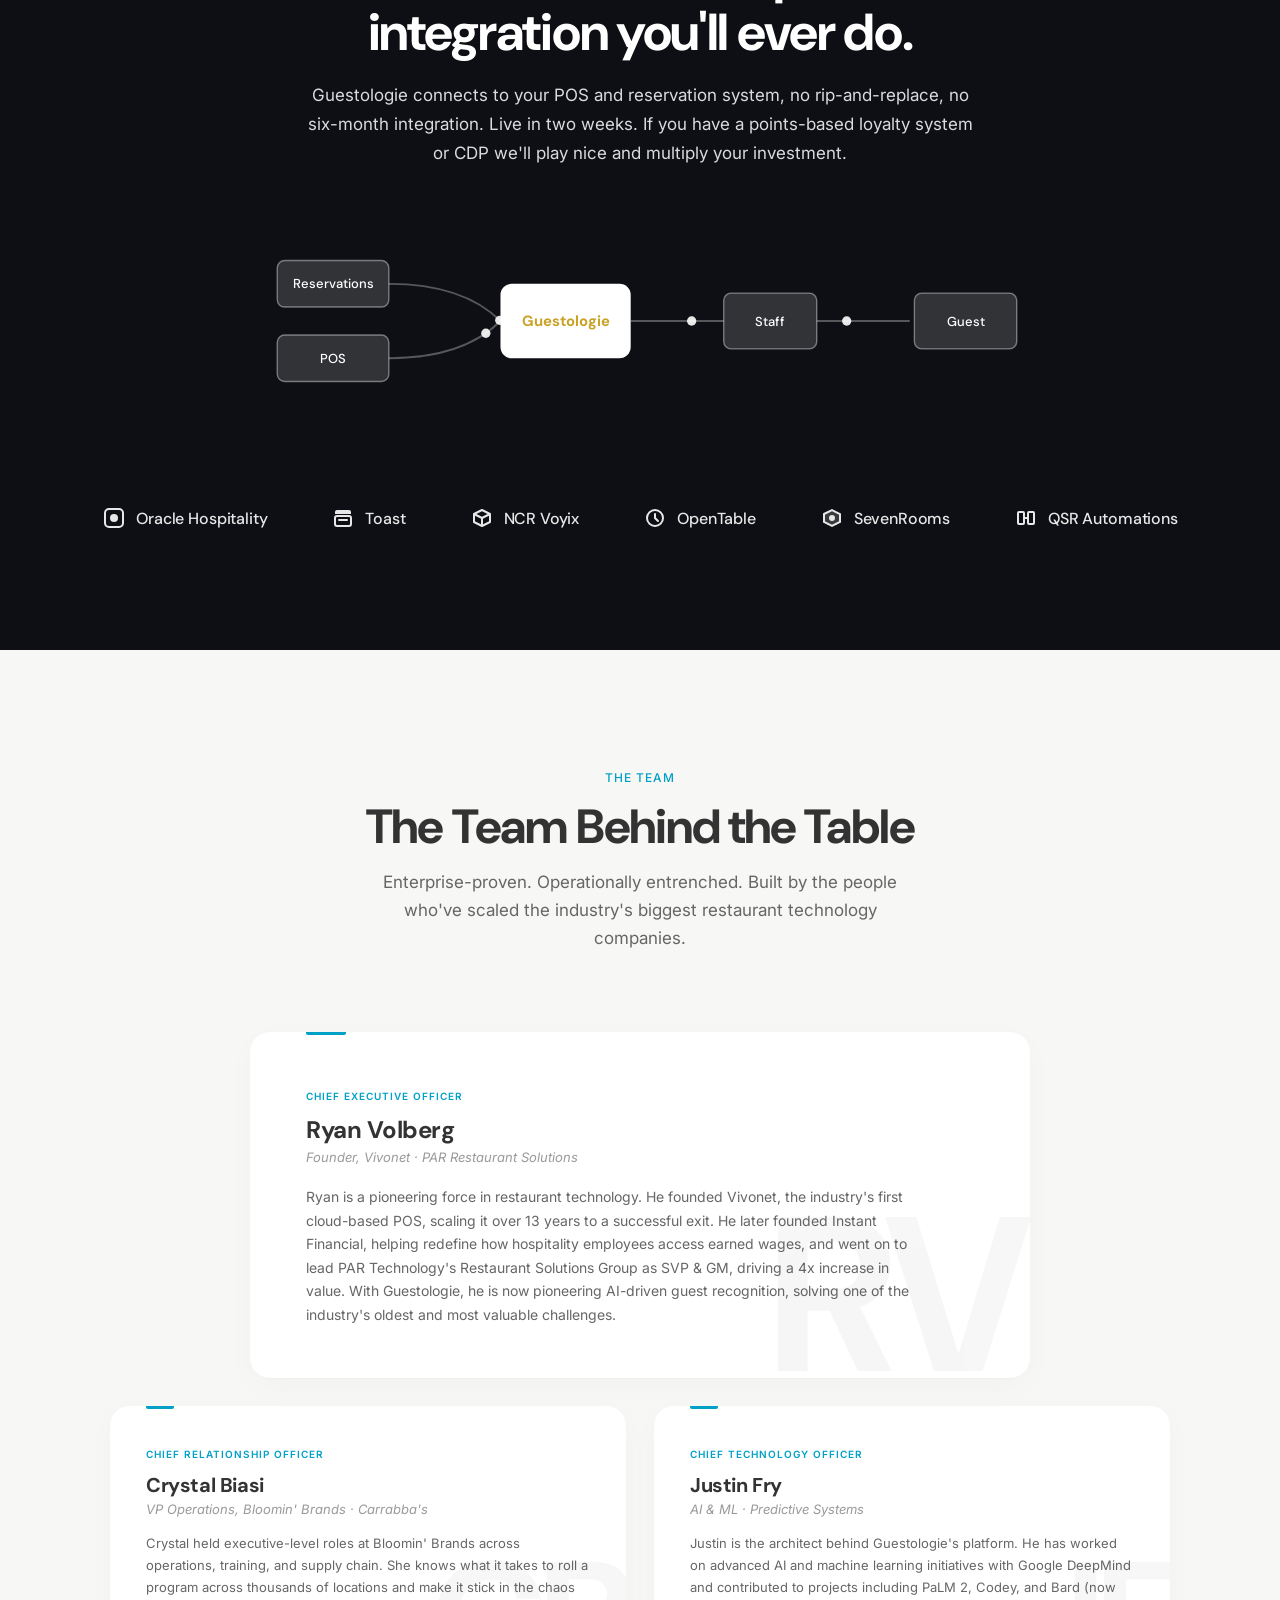
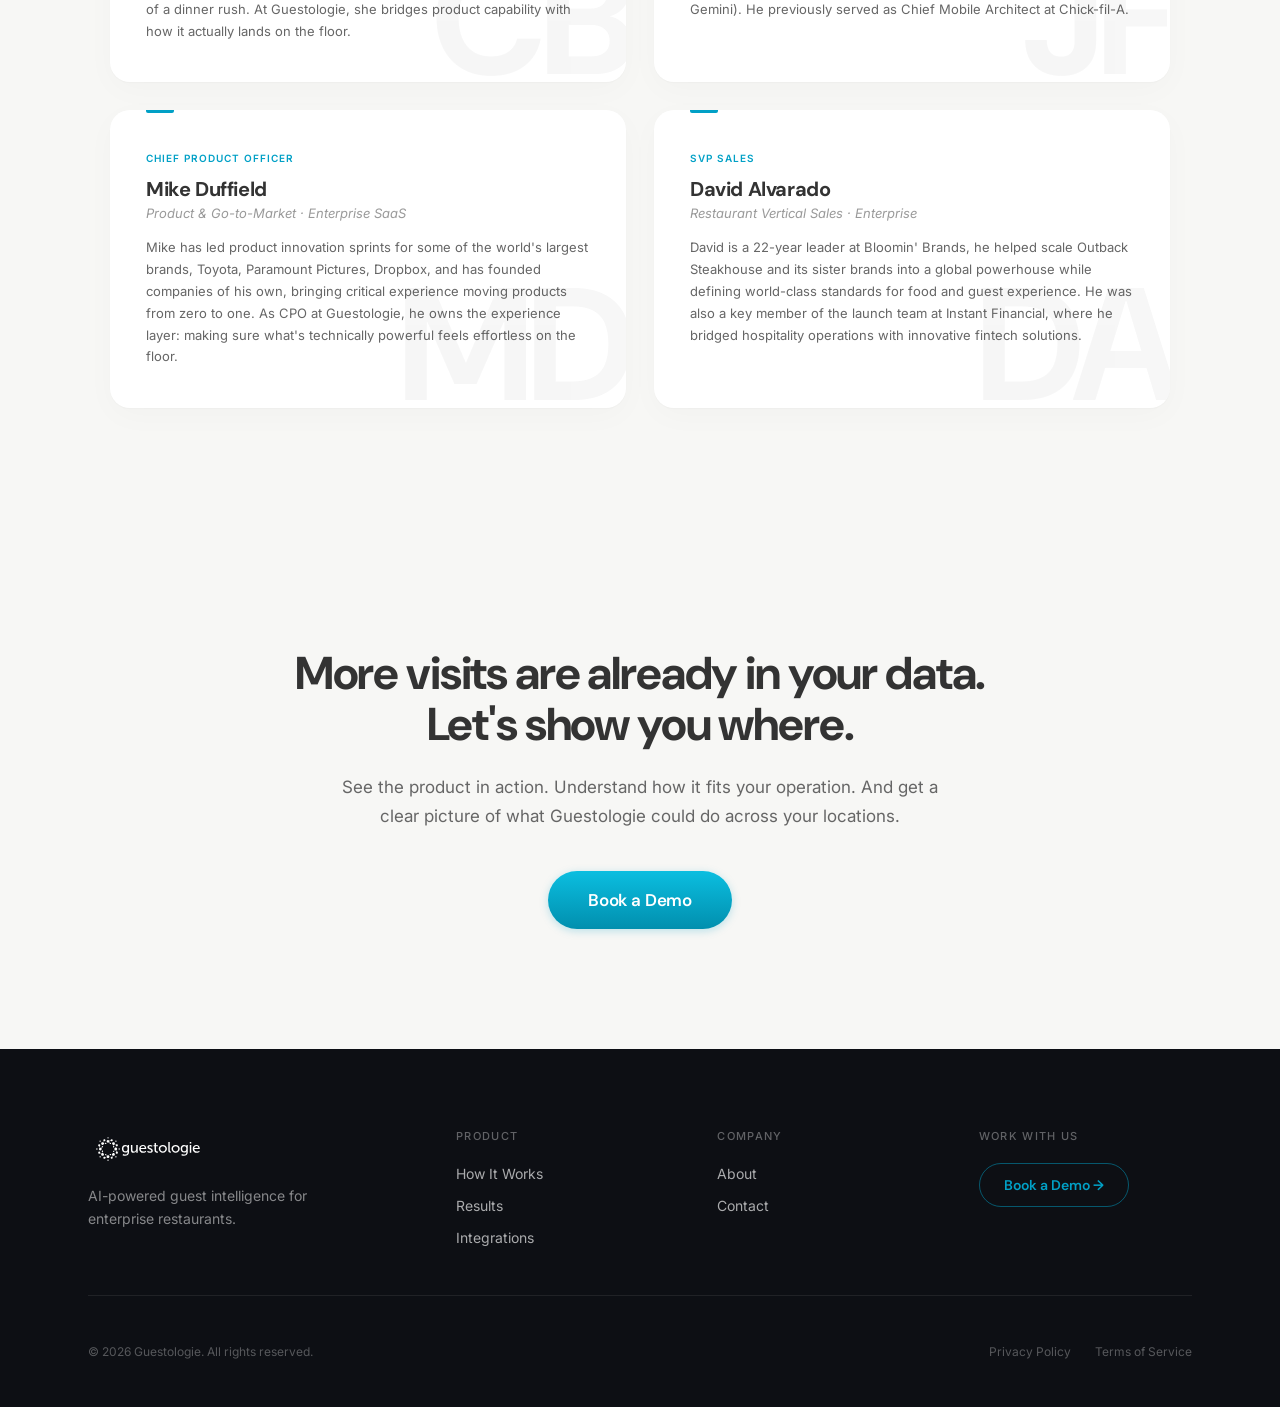
==== commit d143f4a9: "Update guest card actions list and fix header alignment - Reduce actions from 4 to 3 with new copy (" ====
--- a/index.html
+++ b/index.html
@@ -165,30 +165,24 @@
                 <div class="action-checkbox">
                   <svg viewBox="0 0 24 24" fill="none" stroke="currentColor" stroke-width="3" aria-hidden="true"><polyline points="20 6 9 17 4 12"/></svg>
                 </div>
-                <span class="action-text">When James Whitfield arrives, reference their reservation note</span>
+                <span class="action-text">When James arrives, seat at a premium table</span>
               </div>
               <div class="action-item" data-action="2">
                 <div class="action-checkbox">
                   <svg viewBox="0 0 24 24" fill="none" stroke="currentColor" stroke-width="3" aria-hidden="true"><polyline points="20 6 9 17 4 12"/></svg>
                 </div>
-                <span class="action-text">Provide James Whitfield a complimentary drink: Bordeaux served</span>
+                <span class="action-text">Provide James a complimentary appetizer: 1/2 Salmon Sushi Press</span>
               </div>
               <div class="action-item" data-action="3">
                 <div class="action-checkbox">
                   <svg viewBox="0 0 24 24" fill="none" stroke="currentColor" stroke-width="3" aria-hidden="true"><polyline points="20 6 9 17 4 12"/></svg>
                 </div>
-                <span class="action-text">Manager visit required, James Whitfield is a notable guest</span>
+                <span class="action-text">Manager visit required, James is a notable guest</span>
               </div>
-              <div class="action-item" data-action="4">
-                <div class="action-checkbox">
-                  <svg viewBox="0 0 24 24" fill="none" stroke="currentColor" stroke-width="3" aria-hidden="true"><polyline points="20 6 9 17 4 12"/></svg>
-                </div>
-                <span class="action-text">Chef visit required, James Whitfield is a notable guest</span>
-              </div>
             </div>
 
             <div class="action-badge" id="actionBadge">
-              <span class="action-badge-count">4</span>
+              <span class="action-badge-count">3</span>
               <svg class="action-badge-check" viewBox="0 0 24 24" fill="none" aria-hidden="true">
                 <polyline points="4,13 9,18 20,7" stroke="white" stroke-width="2.5" stroke-linecap="round" stroke-linejoin="round"/>
               </svg>
--- a/guestologie-homepage.css
+++ b/guestologie-homepage.css
@@ -274,7 +274,7 @@
 .guest-card-header {
   display: flex;
   justify-content: space-between;
-  align-items: flex-start;
+  align-items: center;
   margin-bottom: 20px;
 }
 
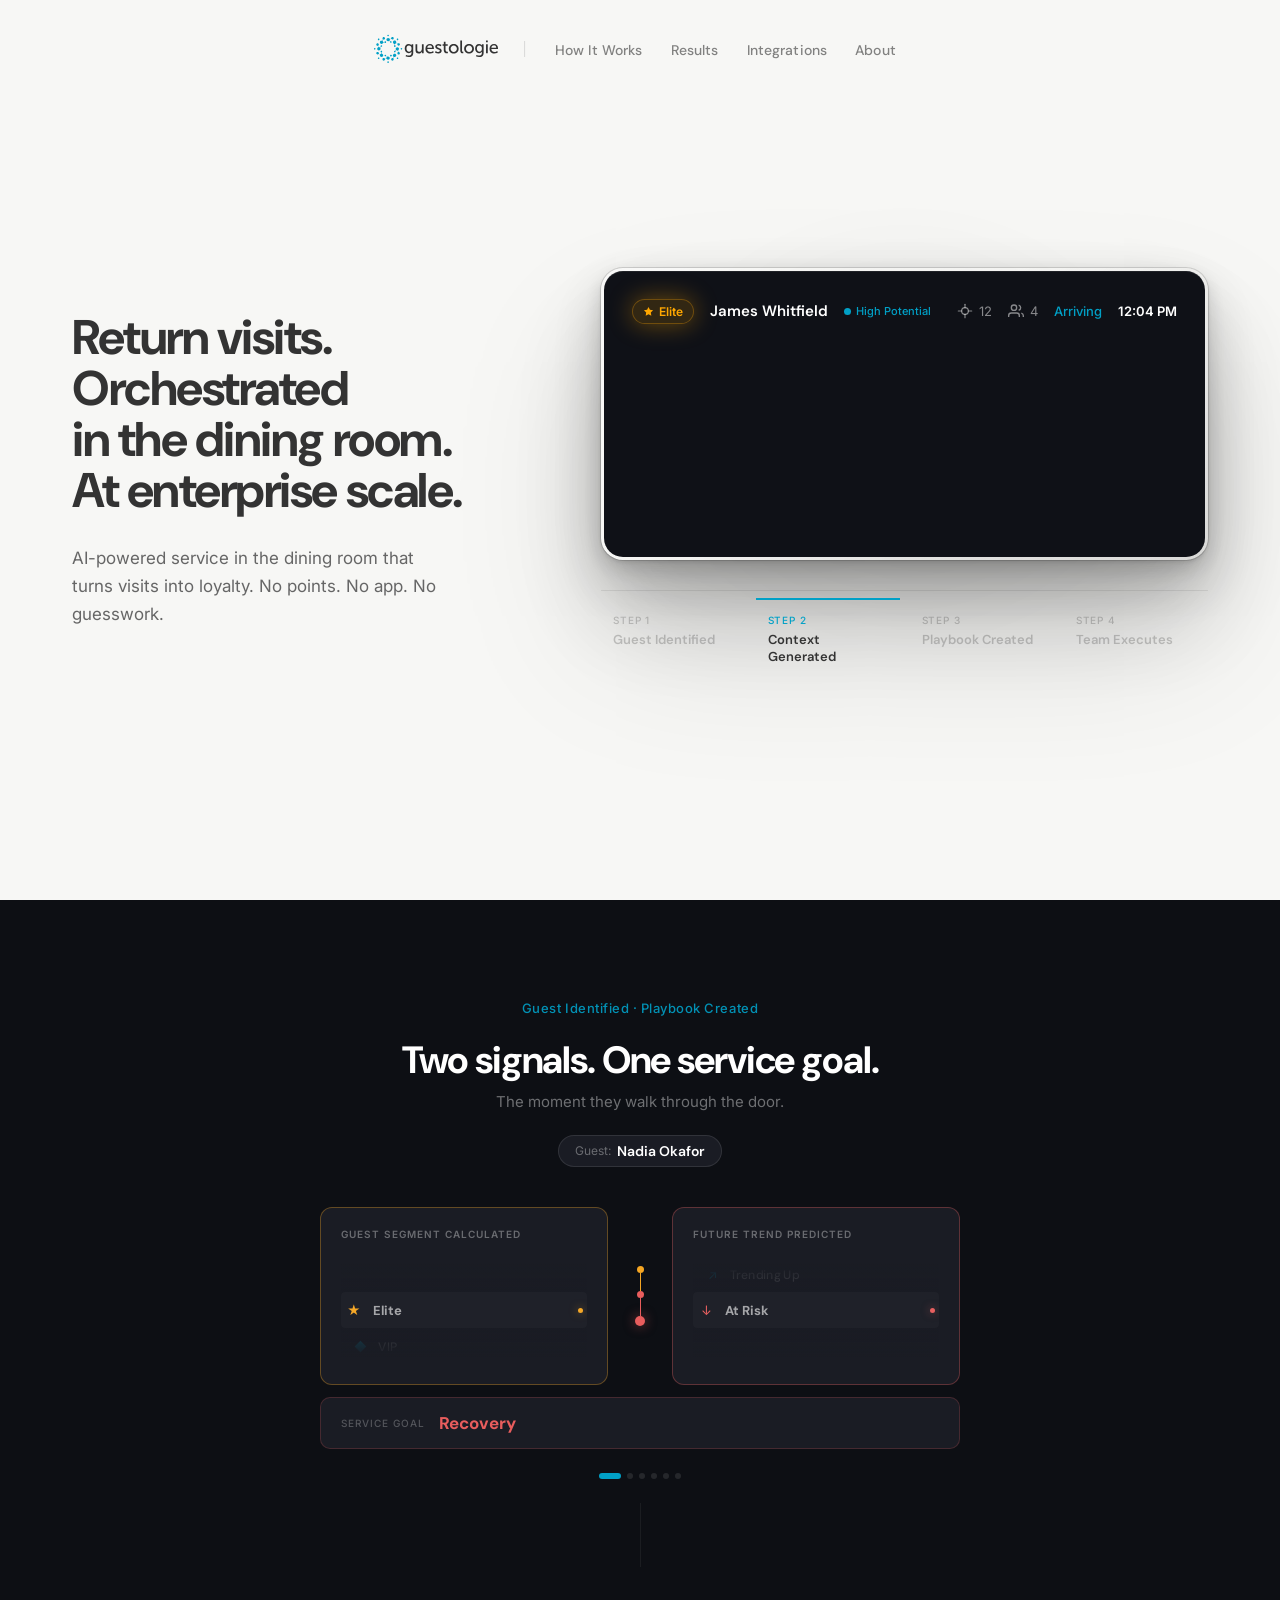
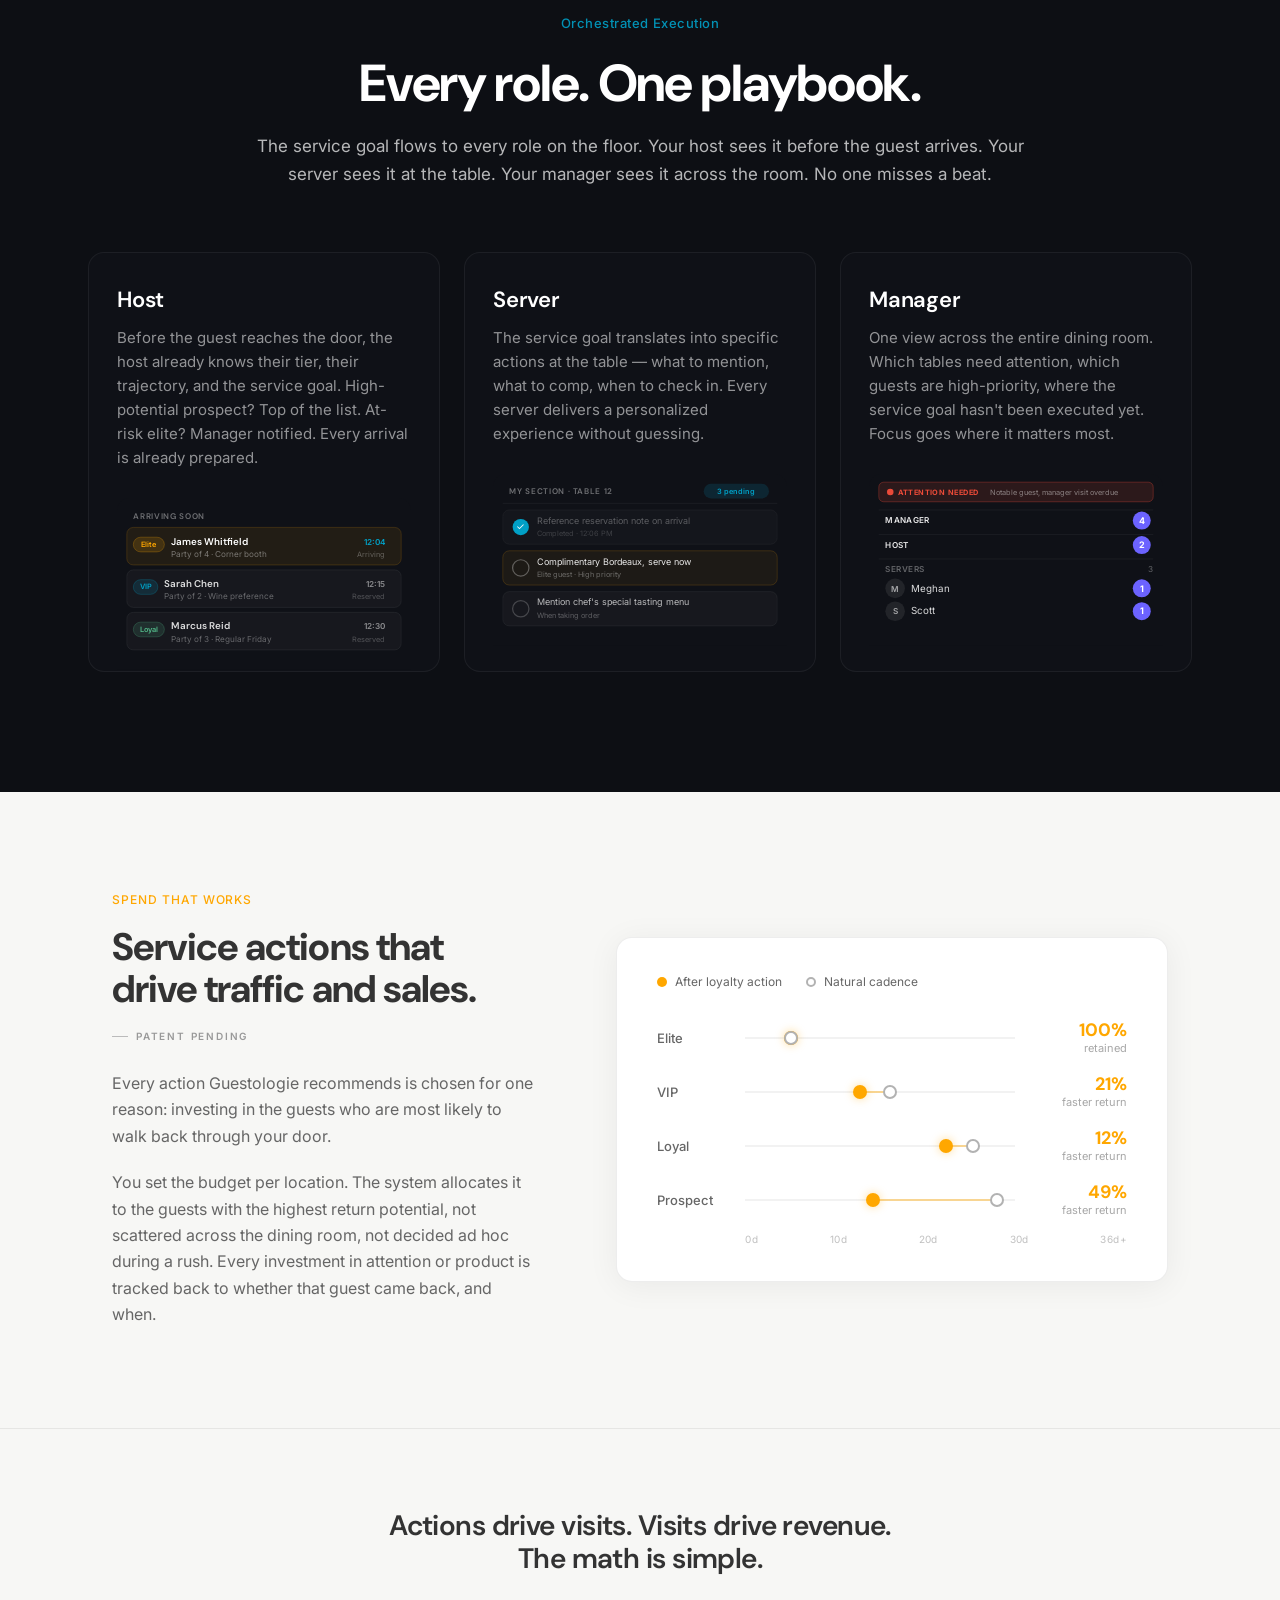
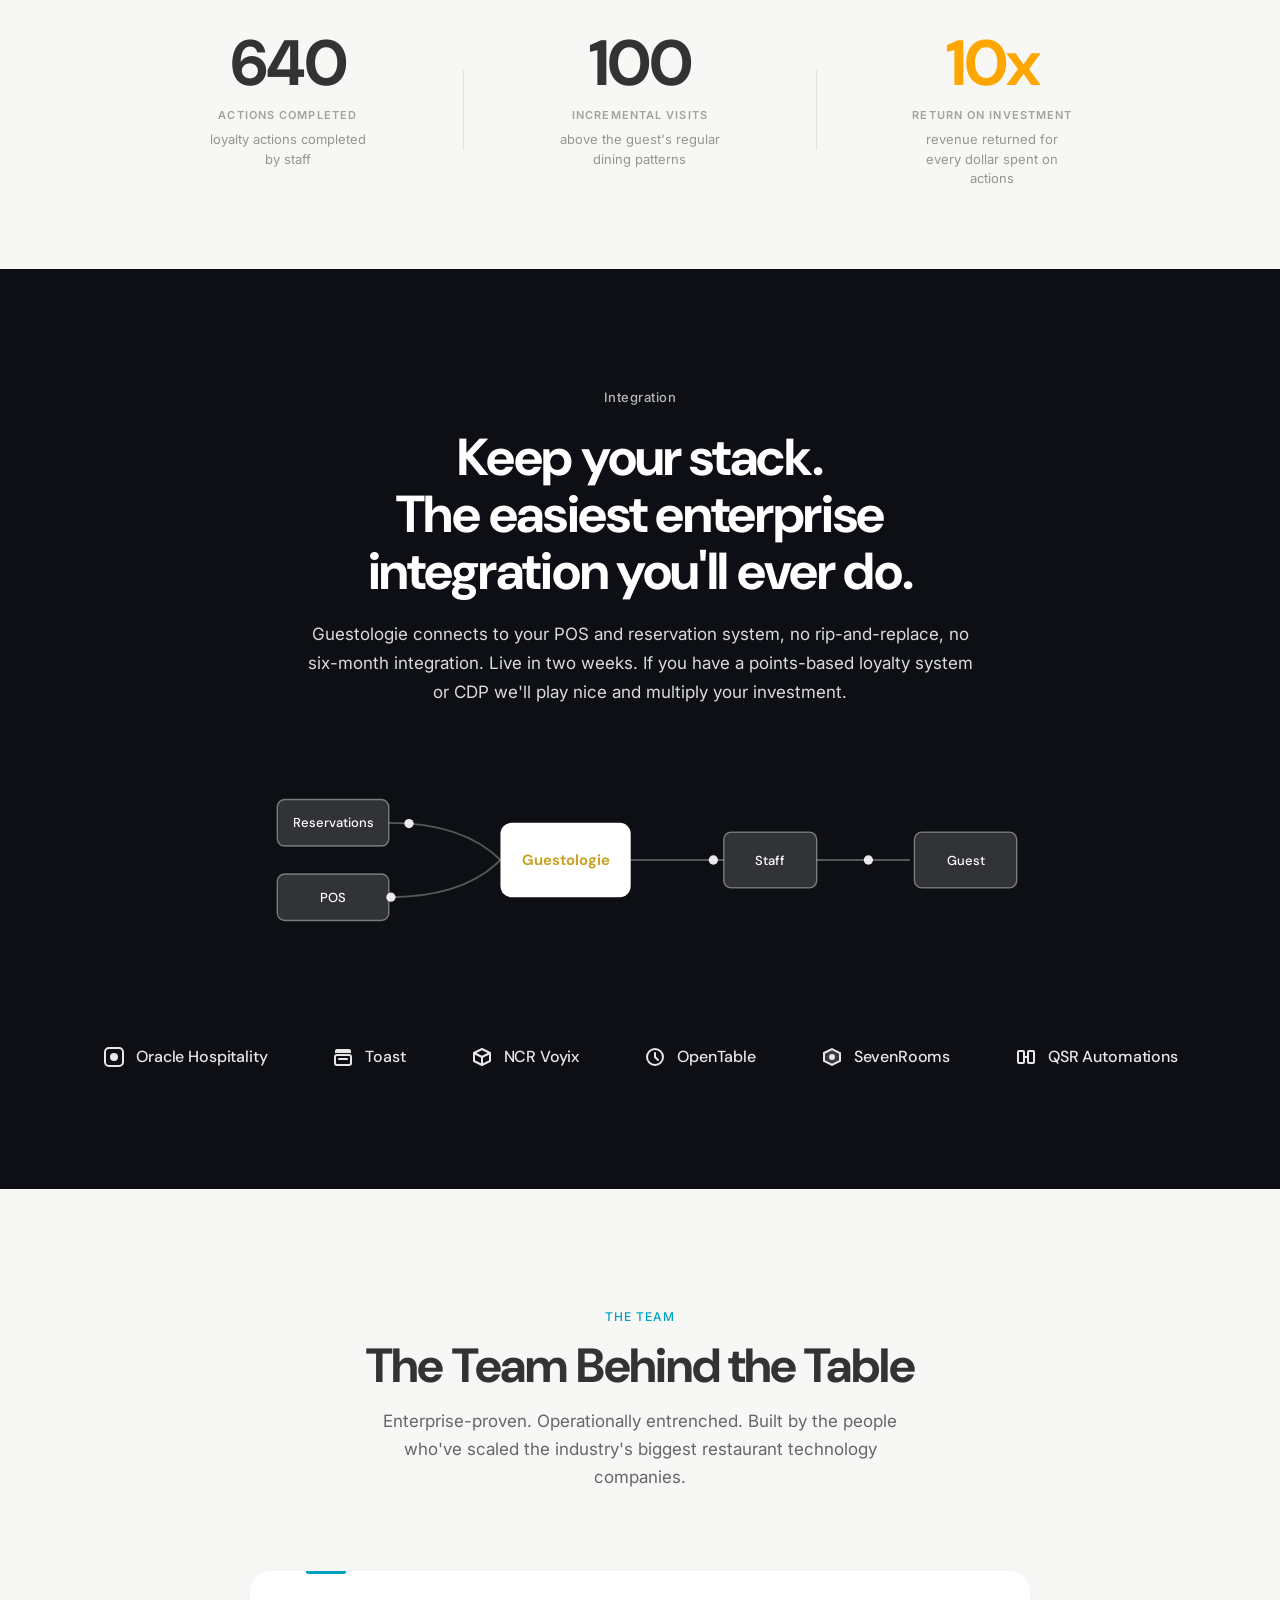
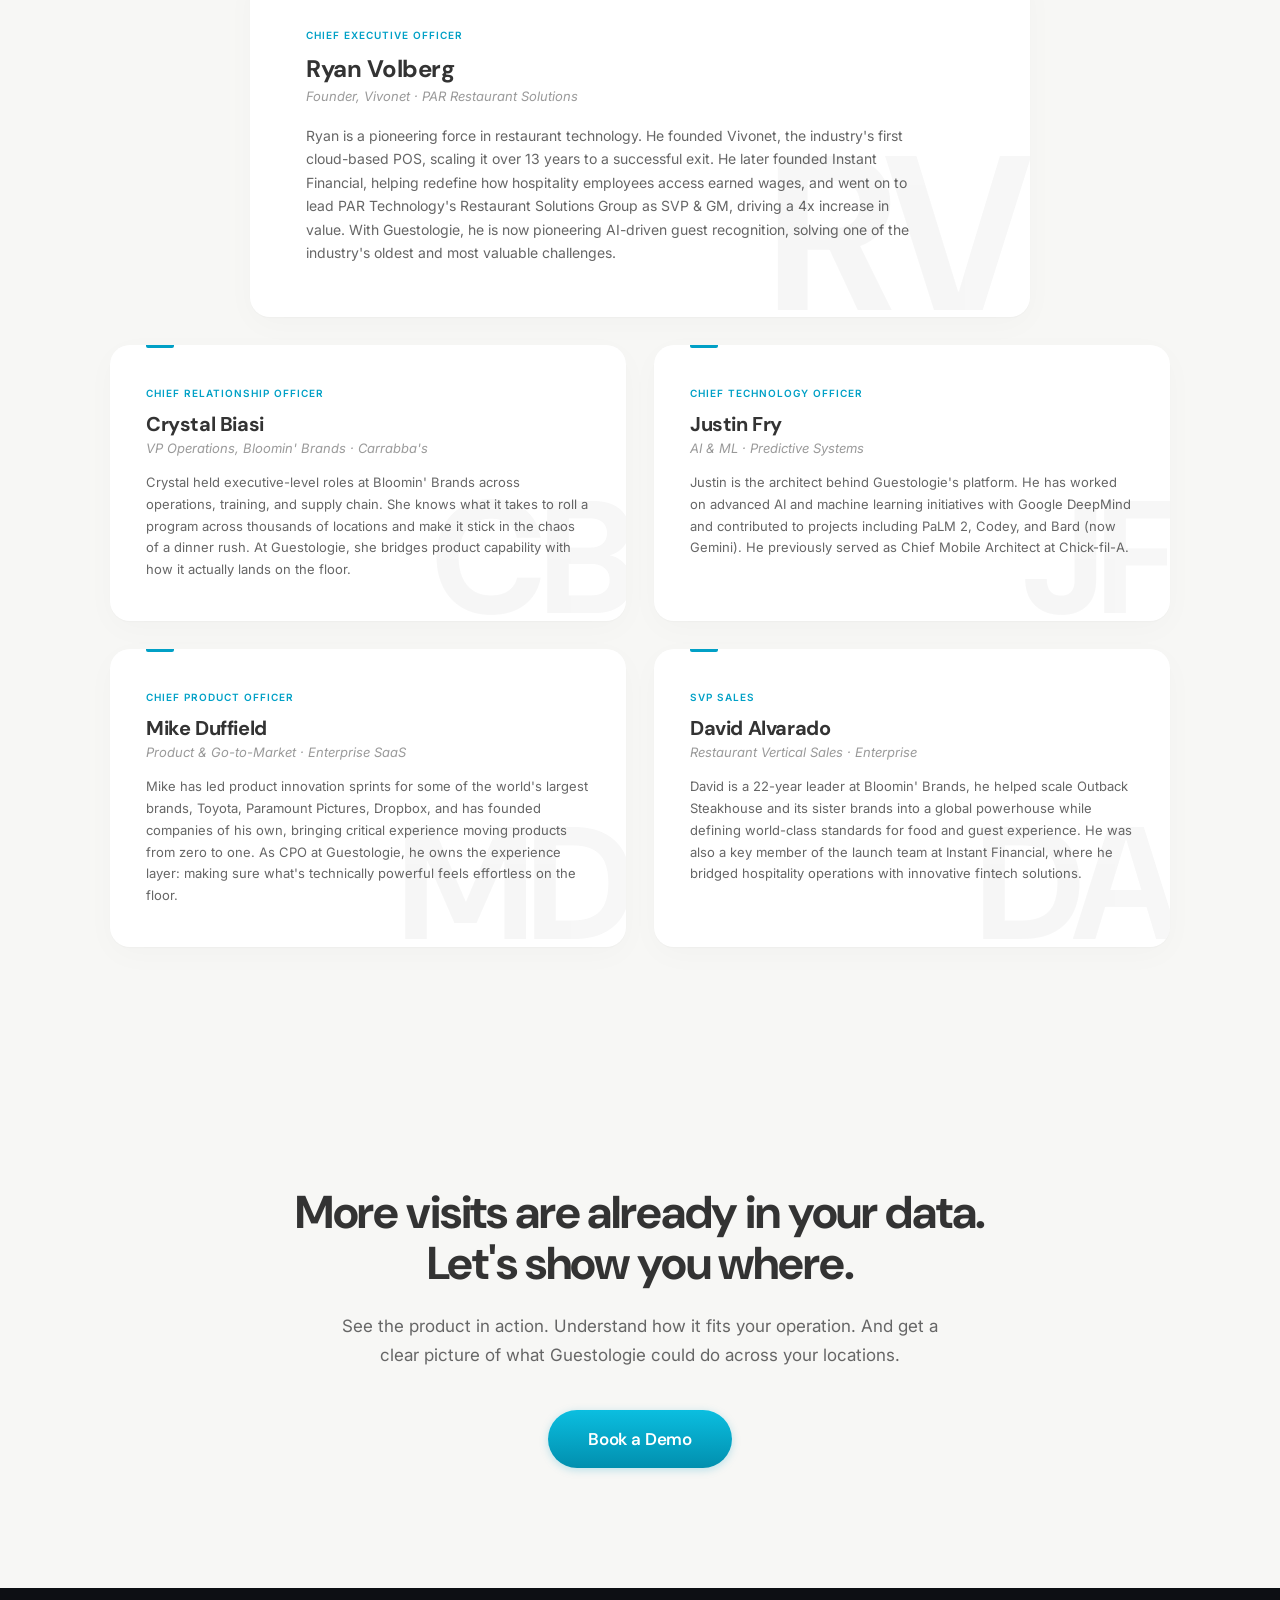
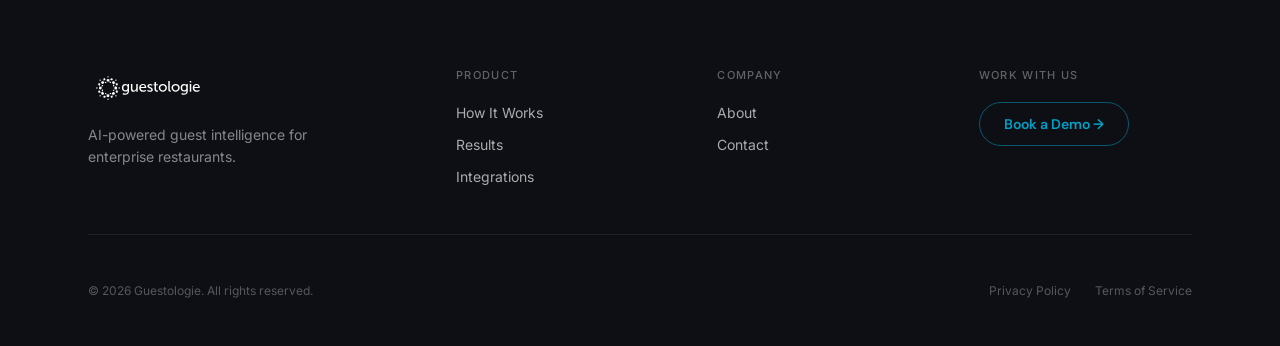
==== commit f5152dd9: "Add Dual-Signal Intelligence section with animated wheel picker Adds a new interactive section betwe" ====
--- a/index.html
+++ b/index.html
@@ -100,7 +100,7 @@
   </a>
   <div class="nav-divider"></div>
   <ul class="nav-links">
-    <li><a href="#how-it-works" class="nav-link">How It Works</a></li>
+    <li><a href="#segmentation" class="nav-link">How It Works</a></li>
     <li><a href="#smart-comp" class="nav-link">Results</a></li>
     <li><a href="#integrations" class="nav-link">Integrations</a></li>
     <li><a href="#about" class="nav-link">About</a></li>
@@ -222,12 +222,70 @@
   </div>
 </div>
 
+<!-- SECTION: DUAL-SIGNAL INTELLIGENCE -->
+<div class="segmentation-wrapper" id="segmentation">
+  <div class="segmentation-inner">
+
+    <div class="seg-header">
+      <p class="seg-eyebrow">Guest Identified · Playbook Created</p>
+      <h2 class="seg-headline">Two signals. One service goal.</h2>
+      <p class="seg-subhead">The moment they walk through the door.</p>
+      <p class="seg-guest-name"><span class="seg-guest-label">Guest:</span> <span id="segGuestName"></span></p>
+    </div>
+
+    <div class="seg-main-row">
+
+      <div class="seg-panel" id="segPanelLeft">
+        <p class="seg-panel-heading">Guest Segment Calculated</p>
+        <div class="seg-wheel-wrap">
+          <div class="seg-wheel-gradient seg-wheel-gradient-top"></div>
+          <div class="seg-wheel-highlight"></div>
+          <div class="seg-wheel" id="segTierWheel"></div>
+          <div class="seg-wheel-gradient seg-wheel-gradient-bottom"></div>
+        </div>
+      </div>
+
+      <div class="seg-dots-col">
+        <div class="seg-step-dot" id="segDot1"></div>
+        <div class="seg-connector" id="segConn1"></div>
+        <div class="seg-step-dot" id="segDot2"></div>
+        <div class="seg-connector" id="segConn2"></div>
+        <div class="seg-step-dot" id="segDot3"></div>
+      </div>
+
+      <div class="seg-panel" id="segPanelRight">
+        <p class="seg-panel-heading">Future Trend Predicted</p>
+        <div class="seg-wheel-wrap">
+          <div class="seg-wheel-gradient seg-wheel-gradient-top"></div>
+          <div class="seg-wheel-highlight"></div>
+          <div class="seg-wheel" id="segTrajWheel"></div>
+          <div class="seg-wheel-gradient seg-wheel-gradient-bottom"></div>
+        </div>
+      </div>
+
+    </div>
+
+    <div class="seg-goal-bar" id="segGoalBar">
+      <span class="seg-goal-label">SERVICE GOAL</span>
+      <span class="seg-goal-text" id="segGoalText"></span>
+    </div>
+
+    <div class="seg-carousel" id="segCarousel"></div>
+
+    <div class="seg-flow-line">
+      <div class="seg-flow-line-track"></div>
+      <div class="seg-flow-line-pulse"></div>
+    </div>
+
+  </div>
+</div>
+
 <!-- SECTION 3: HOW IT WORKS -->
 <div class="how-it-works-wrapper">
 <section class="how-it-works" id="how-it-works">
-  <p class="section-label">On the floor</p>
-  <h2 class="section-headline">We make the invisible, visible.</h2>
-  <p class="section-subhead">Your best manager runs the floor on instinct, reading every guest, knowing who to prioritize, never missing a moment. <strong>Yet despite this, hundreds of opportunities go unseen.</strong> Guestologie turns up the art of personalized service, orchestrating the perfect experience for each individual guest, making each server, your best server.</p>
+  <p class="section-label">Orchestrated Execution</p>
+  <h2 class="section-headline">Every role. One playbook.</h2>
+  <p class="section-subhead">The service goal flows to every role on the floor. Your host sees it before the guest arrives. Your server sees it at the table. Your manager sees it across the room. No one misses a beat.</p>
 
   <div class="roles-grid">
 
@@ -235,7 +293,7 @@
     <div class="role-card">
       <div class="role-card-content">
         <h3 class="role-title">Host</h3>
-        <p class="role-body">Know who's walking in before they reach the door. Their tier, their preferences, whether they should be moved to the top of the list. Your host arrives at every interaction already prepared.</p>
+        <p class="role-body">Before the guest reaches the door, the host already knows their tier, their trajectory, and the service goal. High-potential prospect? Top of the list. At-risk elite? Manager notified. Every arrival is already prepared.</p>
       </div>
       <div class="role-visual">
         <!-- Arrival queue UI mockup -->
@@ -282,7 +340,7 @@
     <div class="role-card">
       <div class="role-card-content">
         <h3 class="role-title">Server</h3>
-        <p class="role-body">Every server knows which guests are in their section, what they care about, and exactly what to do, so every guest feels special, with a personalized experience catered to their unique needs.</p>
+        <p class="role-body">The service goal translates into specific actions at the table — what to mention, what to comp, when to check in. Every server delivers a personalized experience without guessing.</p>
       </div>
       <div class="role-visual">
         <!-- Section action list UI mockup -->
@@ -322,7 +380,7 @@
     <div class="role-card">
       <div class="role-card-content">
         <h3 class="role-title">Manager</h3>
-        <p class="role-body">See across your entire dining room at a glance. Guestologie focuses your attention where it matters most, so when priorities compete and time is short, you always know exactly where to step in.</p>
+        <p class="role-body">One view across the entire dining room. Which tables need attention, which guests are high-priority, where the service goal hasn't been executed yet. Focus goes where it matters most.</p>
       </div>
       <div class="role-visual">
         <svg viewBox="0 0 360 210" xmlns="http://www.w3.org/2000/svg" class="role-ui-svg" role="img" aria-label="Manager dashboard showing attention needed alert for a notable guest, with pending action counts for manager, host, and servers Meghan and Scott">
--- a/guestologie-homepage.css
+++ b/guestologie-homepage.css
@@ -617,7 +617,7 @@
 .how-it-works {
   max-width: 1200px;
   margin: 0 auto;
-  padding: 120px 48px;
+  padding: 24px 48px 120px;
 }
 
 .section-label {
@@ -625,7 +625,7 @@
   font-weight: 500;
   font-size: 13px;
   letter-spacing: 0.04em;
-  color: rgba(255, 255, 255, 0.5);
+  color: rgba(1, 160, 198, 0.9);
   margin-bottom: 24px;
   text-align: center;
 }
@@ -1166,7 +1166,7 @@
   .hero-copy { max-width: 100%; }
   .hero-right { padding: 48px 40px 64px; }
   .hero-right-inner { max-width: 100%; }
-  .how-it-works { padding: 80px 40px; }
+  .how-it-works { padding: 40px 40px 80px; }
   .section-headline { font-size: 42px; }
   .roles-grid { gap: 20px; }
   .role-card { min-height: 380px; padding: 28px 24px 0; }
@@ -1189,7 +1189,7 @@
   .hero-subhead { font-size: 16px; max-width: 100%; }
   .hero-right { padding-bottom: 56px; }
   .hero-steps .journey-steps { grid-template-columns: repeat(2, 1fr); }
-  .how-it-works { padding: 60px 20px; }
+  .how-it-works { padding: 24px 20px 60px; }
   .section-headline { font-size: 32px; }
   .section-subhead { font-size: 16px; margin-bottom: 48px; }
   .roles-grid { grid-template-columns: 1fr; gap: 24px; }
@@ -1580,3 +1580,372 @@
     text-align: center;
   }
 }
+
+/* ── DUAL-SIGNAL INTELLIGENCE ── */
+.segmentation-wrapper {
+  background: var(--ink);
+  width: 100%;
+}
+
+.segmentation-inner {
+  max-width: 1200px;
+  margin: 0 auto;
+  padding: 100px 48px 24px;
+  display: flex;
+  flex-direction: column;
+  align-items: center;
+}
+
+.seg-header {
+  text-align: center;
+  margin-bottom: 28px;
+  width: 100%;
+}
+
+.seg-eyebrow {
+  font-family: 'Inter', sans-serif;
+  font-weight: 500;
+  font-size: 13px;
+  letter-spacing: 0.04em;
+  color: rgba(1, 160, 198, 0.9);
+  margin-bottom: 24px;
+  text-align: center;
+}
+
+.seg-headline {
+  font-family: 'DM Sans', sans-serif;
+  font-size: 38px;
+  font-weight: 700;
+  letter-spacing: -0.03em;
+  color: #fff;
+  line-height: 1.1;
+  margin-bottom: 10px;
+}
+
+.seg-subhead {
+  font-family: 'Inter', sans-serif;
+  font-size: 15px;
+  color: rgba(255,255,255,0.4);
+  margin-bottom: 24px;
+}
+
+.seg-guest-name {
+  display: inline-flex;
+  align-items: center;
+  gap: 6px;
+  padding: 6px 16px;
+  border-radius: 100px;
+  background: #1A1C24;
+  border: 1px solid rgba(255,255,255,0.1);
+  font-family: 'DM Sans', sans-serif;
+  font-size: 14px;
+  font-weight: 600;
+  color: #fff;
+  margin-bottom: 12px;
+  opacity: 0;
+  transition: opacity 400ms ease;
+}
+
+.seg-guest-name.visible {
+  opacity: 1;
+}
+
+.seg-guest-label {
+  font-family: 'Inter', sans-serif;
+  font-weight: 400;
+  font-size: 12px;
+  color: rgba(255,255,255,0.35);
+  letter-spacing: 0.01em;
+}
+
+/* Main interactive row */
+.seg-main-row {
+  display: grid;
+  grid-template-columns: 1fr 40px 1fr;
+  gap: 12px;
+  width: 100%;
+  max-width: 640px;
+  align-items: stretch;
+}
+
+/* Panels */
+.seg-panel {
+  background: #1A1C24;
+  border-radius: 12px;
+  border: 1px solid rgba(255,255,255,0.05);
+  padding: 20px 20px 20px;
+  transition: border-color 400ms ease;
+  overflow: hidden;
+}
+
+.seg-panel-heading {
+  font-family: 'Inter', sans-serif;
+  font-size: 10px;
+  font-weight: 600;
+  text-transform: uppercase;
+  letter-spacing: 0.1em;
+  color: rgba(255,255,255,0.35);
+  margin-bottom: 16px;
+}
+
+/* Wheel */
+.seg-wheel-wrap {
+  position: relative;
+  height: 108px;
+  overflow: hidden;
+}
+
+.seg-wheel {
+  display: flex;
+  flex-direction: column;
+  transform: translateY(0);
+  transition: transform 800ms cubic-bezier(0.16, 1, 0.3, 1);
+  will-change: transform;
+}
+
+.seg-wheel-item {
+  height: 36px;
+  display: flex;
+  align-items: center;
+  gap: 10px;
+  padding: 0 4px;
+  flex-shrink: 0;
+  opacity: 0.28;
+  transform: scale(0.94);
+  transition: opacity 400ms ease, transform 400ms ease;
+}
+
+.seg-wheel-item.seg-wheel-spacer {
+  opacity: 0;
+  pointer-events: none;
+}
+
+.seg-wheel-item.active {
+  opacity: 1;
+  transform: scale(1);
+}
+
+.seg-wheel-icon {
+  font-size: 13px;
+  width: 18px;
+  text-align: center;
+  flex-shrink: 0;
+  line-height: 1;
+}
+
+.seg-wheel-label {
+  font-family: 'DM Sans', sans-serif;
+  font-size: 13px;
+  font-weight: 500;
+  color: rgba(255,255,255,0.6);
+  transition: color 400ms ease, font-weight 400ms ease;
+  flex: 1;
+}
+
+.seg-wheel-item.active .seg-wheel-label {
+  font-weight: 700;
+}
+
+.seg-wheel-glow {
+  width: 5px;
+  height: 5px;
+  border-radius: 50%;
+  flex-shrink: 0;
+  opacity: 0;
+  transition: opacity 400ms ease;
+}
+
+.seg-wheel-item.active .seg-wheel-glow {
+  opacity: 1;
+}
+
+/* Gradient fade masks */
+.seg-wheel-gradient {
+  position: absolute;
+  left: 0;
+  right: 0;
+  height: 36px;
+  pointer-events: none;
+  z-index: 2;
+}
+
+.seg-wheel-gradient-top {
+  top: 0;
+  background: linear-gradient(to bottom, #1A1C24 20%, transparent);
+}
+
+.seg-wheel-gradient-bottom {
+  bottom: 0;
+  background: linear-gradient(to top, #1A1C24 20%, transparent);
+}
+
+/* Center row selection highlight */
+.seg-wheel-highlight {
+  position: absolute;
+  left: 0;
+  right: 0;
+  top: 36px;
+  height: 36px;
+  background: rgba(255,255,255,0.025);
+  border-radius: 4px;
+  pointer-events: none;
+  z-index: 1;
+}
+
+/* Step dots column */
+.seg-dots-col {
+  display: flex;
+  flex-direction: column;
+  align-items: center;
+  justify-content: center;
+}
+
+.seg-step-dot {
+  width: 7px;
+  height: 7px;
+  border-radius: 50%;
+  background: rgba(255,255,255,0.08);
+  flex-shrink: 0;
+  transition:
+    width 400ms cubic-bezier(0.34, 1.56, 0.64, 1),
+    height 400ms cubic-bezier(0.34, 1.56, 0.64, 1),
+    background-color 400ms ease,
+    box-shadow 400ms ease;
+}
+
+.seg-connector {
+  width: 1px;
+  height: 18px;
+  background: rgba(255,255,255,0.08);
+  flex-shrink: 0;
+  transition: background-color 400ms ease;
+}
+
+/* Service goal bar */
+.seg-goal-bar {
+  width: 100%;
+  max-width: 640px;
+  margin-top: 12px;
+  background: #1A1C24;
+  border-radius: 10px;
+  border: 1px solid rgba(255,255,255,0.05);
+  padding: 14px 20px;
+  display: flex;
+  align-items: center;
+  gap: 14px;
+  transition: border-color 400ms ease;
+}
+
+.seg-goal-label {
+  font-family: 'Inter', sans-serif;
+  font-size: 10px;
+  font-weight: 500;
+  letter-spacing: 0.1em;
+  text-transform: uppercase;
+  color: rgba(255,255,255,0.25);
+  flex-shrink: 0;
+  white-space: nowrap;
+}
+
+.seg-goal-text {
+  font-family: 'DM Sans', sans-serif;
+  font-size: 17px;
+  font-weight: 700;
+  color: rgba(255,255,255,0.12);
+  transition: color 400ms ease, opacity 400ms ease;
+  min-height: 22px;
+}
+
+/* Carousel dots */
+.seg-carousel {
+  display: flex;
+  align-items: center;
+  gap: 6px;
+  margin-top: 24px;
+}
+
+.seg-carousel-dot {
+  border: none;
+  background: rgba(255,255,255,0.1);
+  border-radius: 100px;
+  width: 6px;
+  height: 6px;
+  cursor: pointer;
+  transition: width 300ms ease, background-color 300ms ease;
+  padding: 0;
+  flex-shrink: 0;
+}
+
+.seg-carousel-dot.active {
+  width: 22px;
+  background: var(--teal);
+}
+
+/* Flow line */
+.seg-flow-line {
+  position: relative;
+  width: 1px;
+  height: 64px;
+  margin: 24px auto 0;
+}
+
+.seg-flow-line-track {
+  position: absolute;
+  top: 0;
+  left: 0;
+  width: 1px;
+  height: 100%;
+  background: rgba(255,255,255,0.06);
+}
+
+.seg-flow-line-pulse {
+  position: absolute;
+  top: -20px;
+  left: -1px;
+  width: 3px;
+  height: 20px;
+  border-radius: 2px;
+  background: linear-gradient(to bottom, transparent, rgba(1,160,198,0.4), transparent);
+  opacity: 0;
+  animation: segFlowPulse 3s ease-out infinite;
+}
+
+@keyframes segFlowPulse {
+  0%   { top: -20px; opacity: 0; }
+  10%  { opacity: 1; }
+  60%  { top: 64px; opacity: 0; }
+  100% { opacity: 0; }
+}
+
+/* Responsive */
+@media (max-width: 768px) {
+  .segmentation-inner {
+    padding: 72px 20px 48px;
+  }
+
+  .seg-headline {
+    font-size: 30px;
+  }
+
+  .seg-main-row {
+    grid-template-columns: 1fr;
+    gap: 8px;
+    max-width: 100%;
+  }
+
+  .seg-dots-col {
+    flex-direction: row;
+    justify-content: center;
+    height: auto;
+    padding: 4px 0;
+  }
+
+  .seg-connector {
+    width: 18px;
+    height: 1px;
+  }
+
+  .seg-goal-bar {
+    max-width: 100%;
+  }
+}
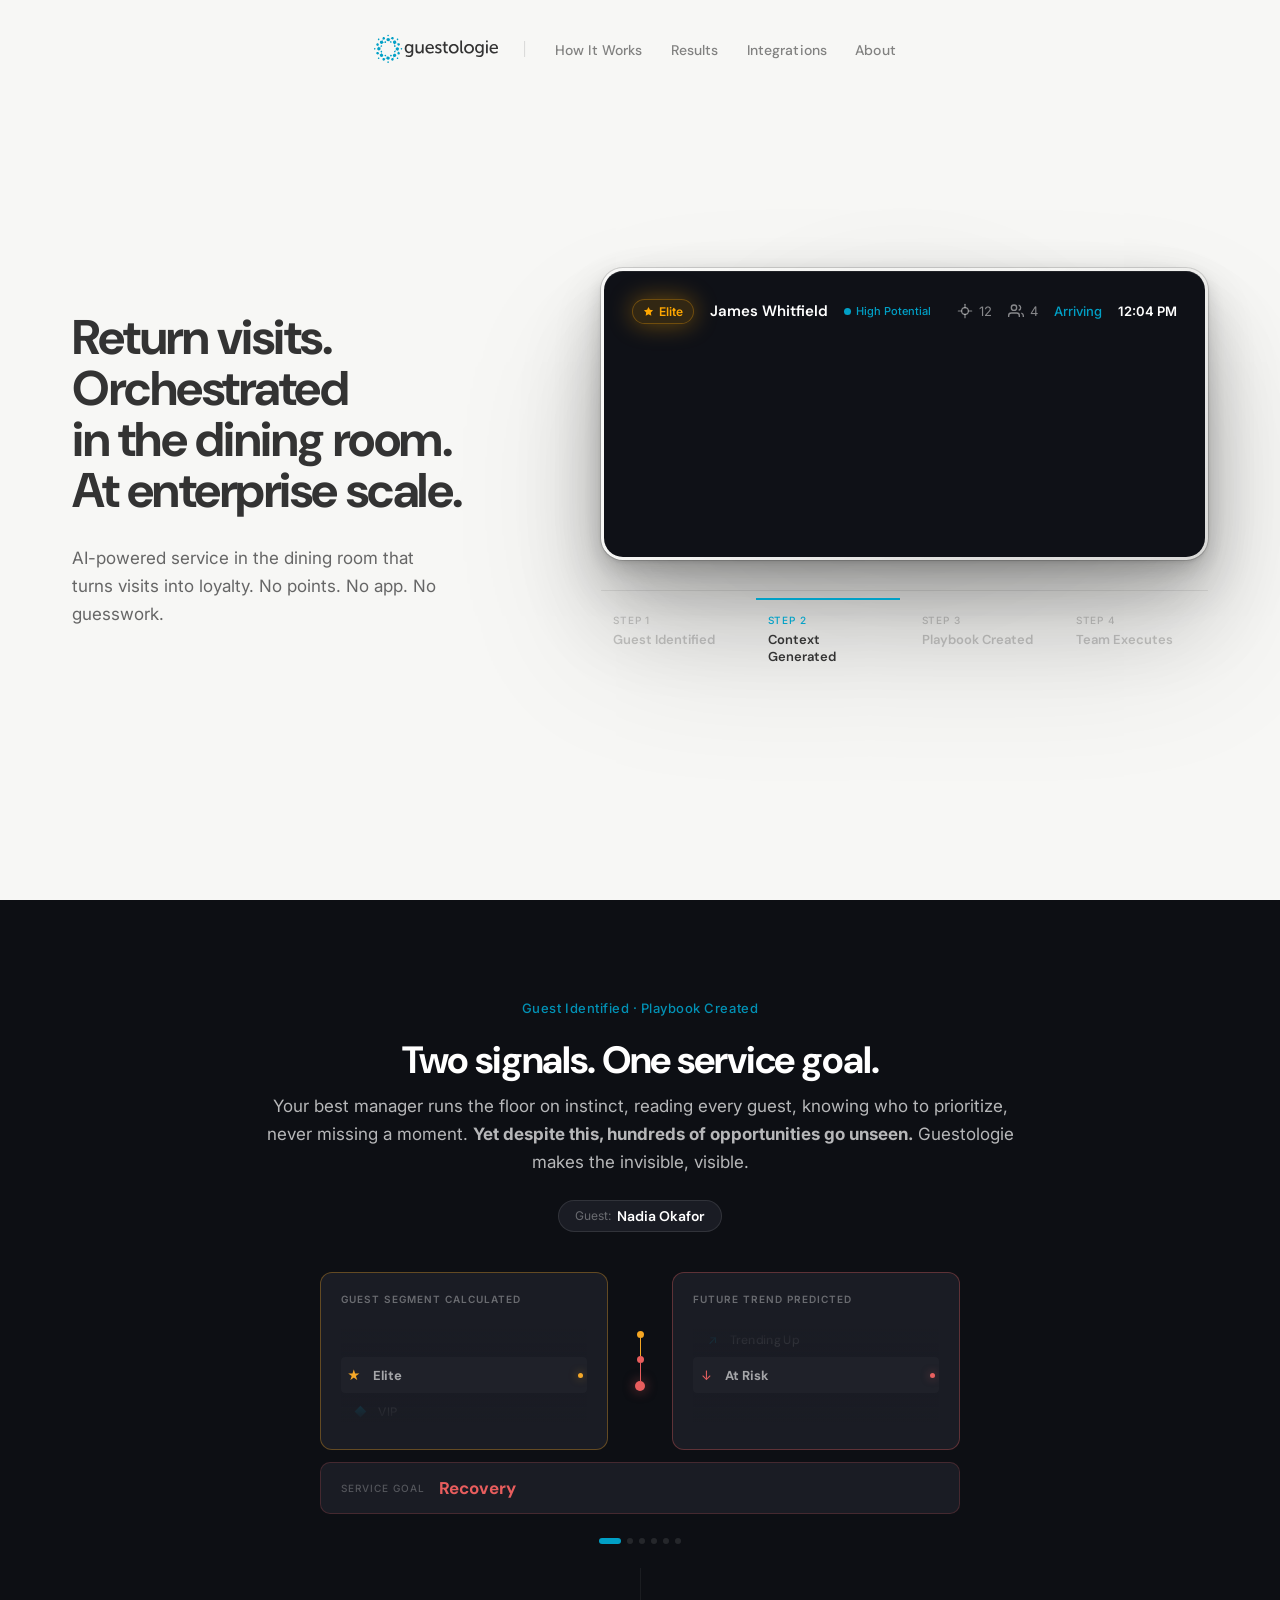
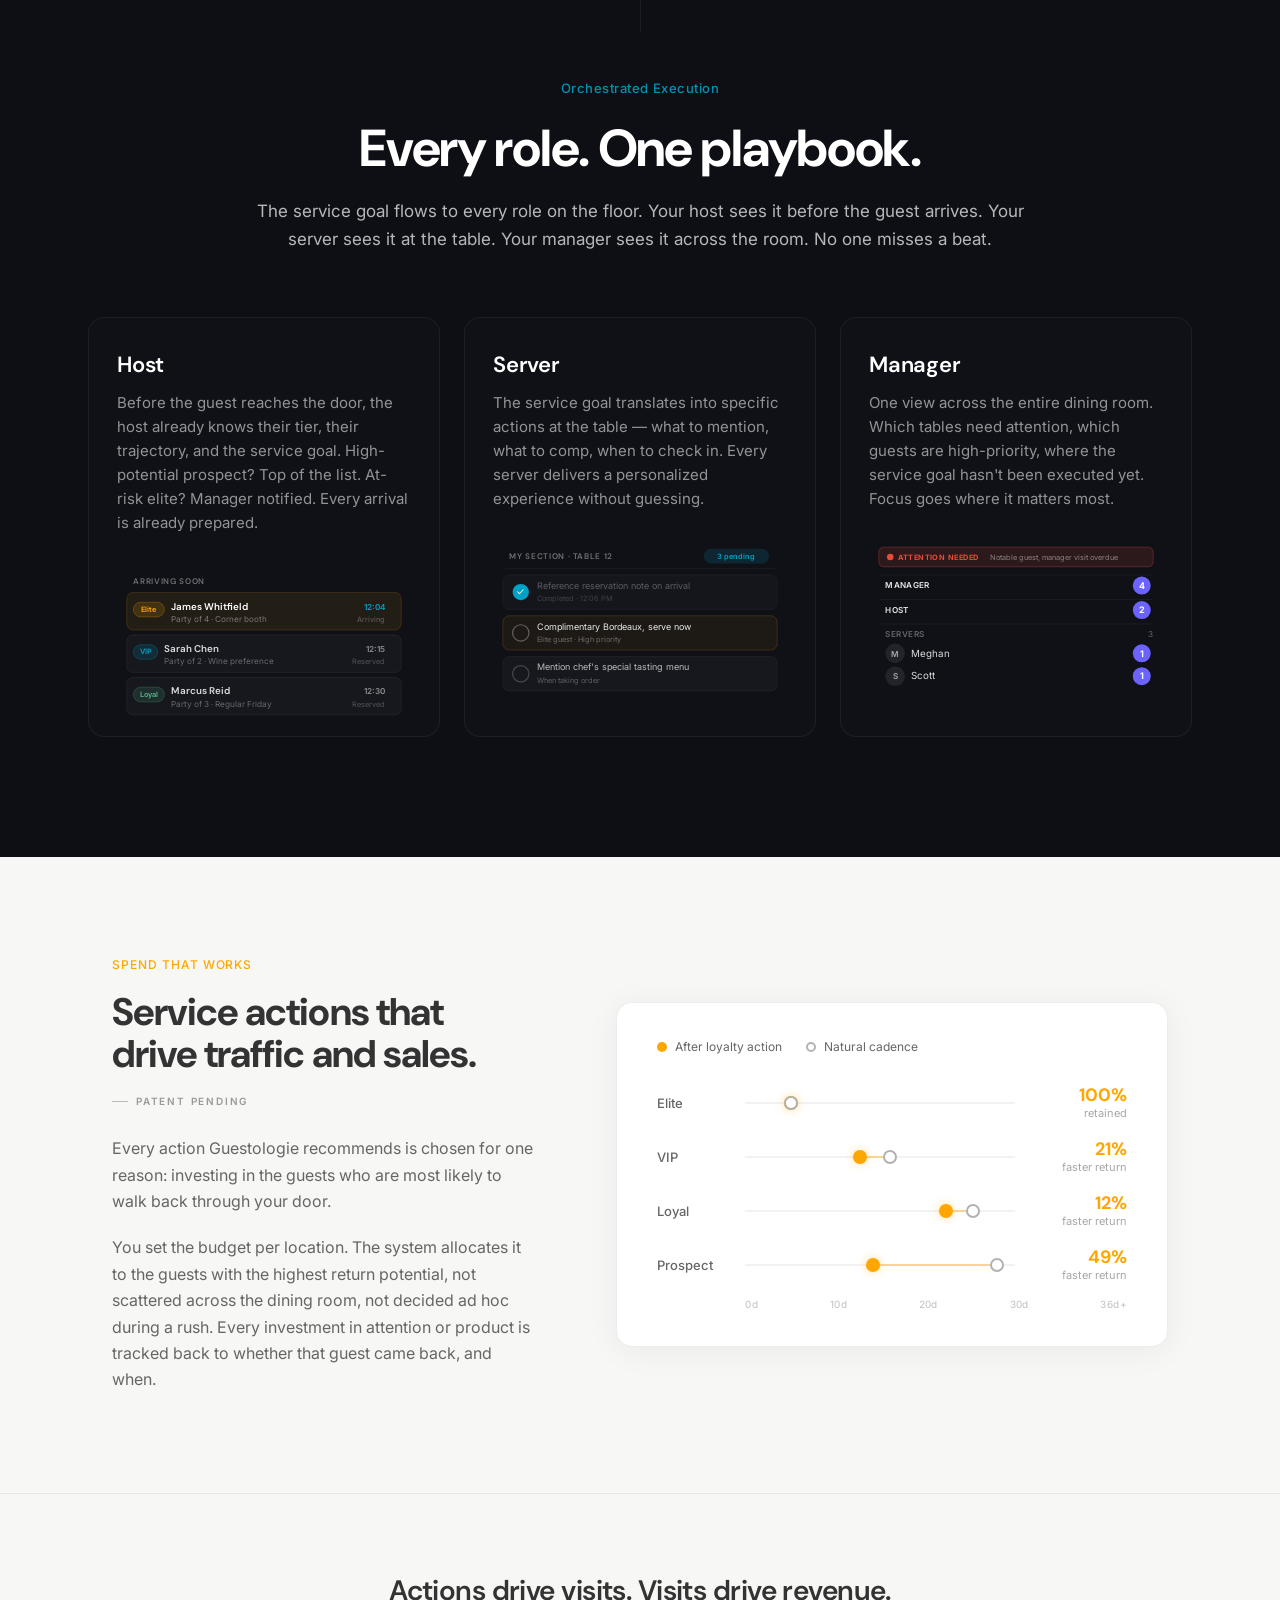
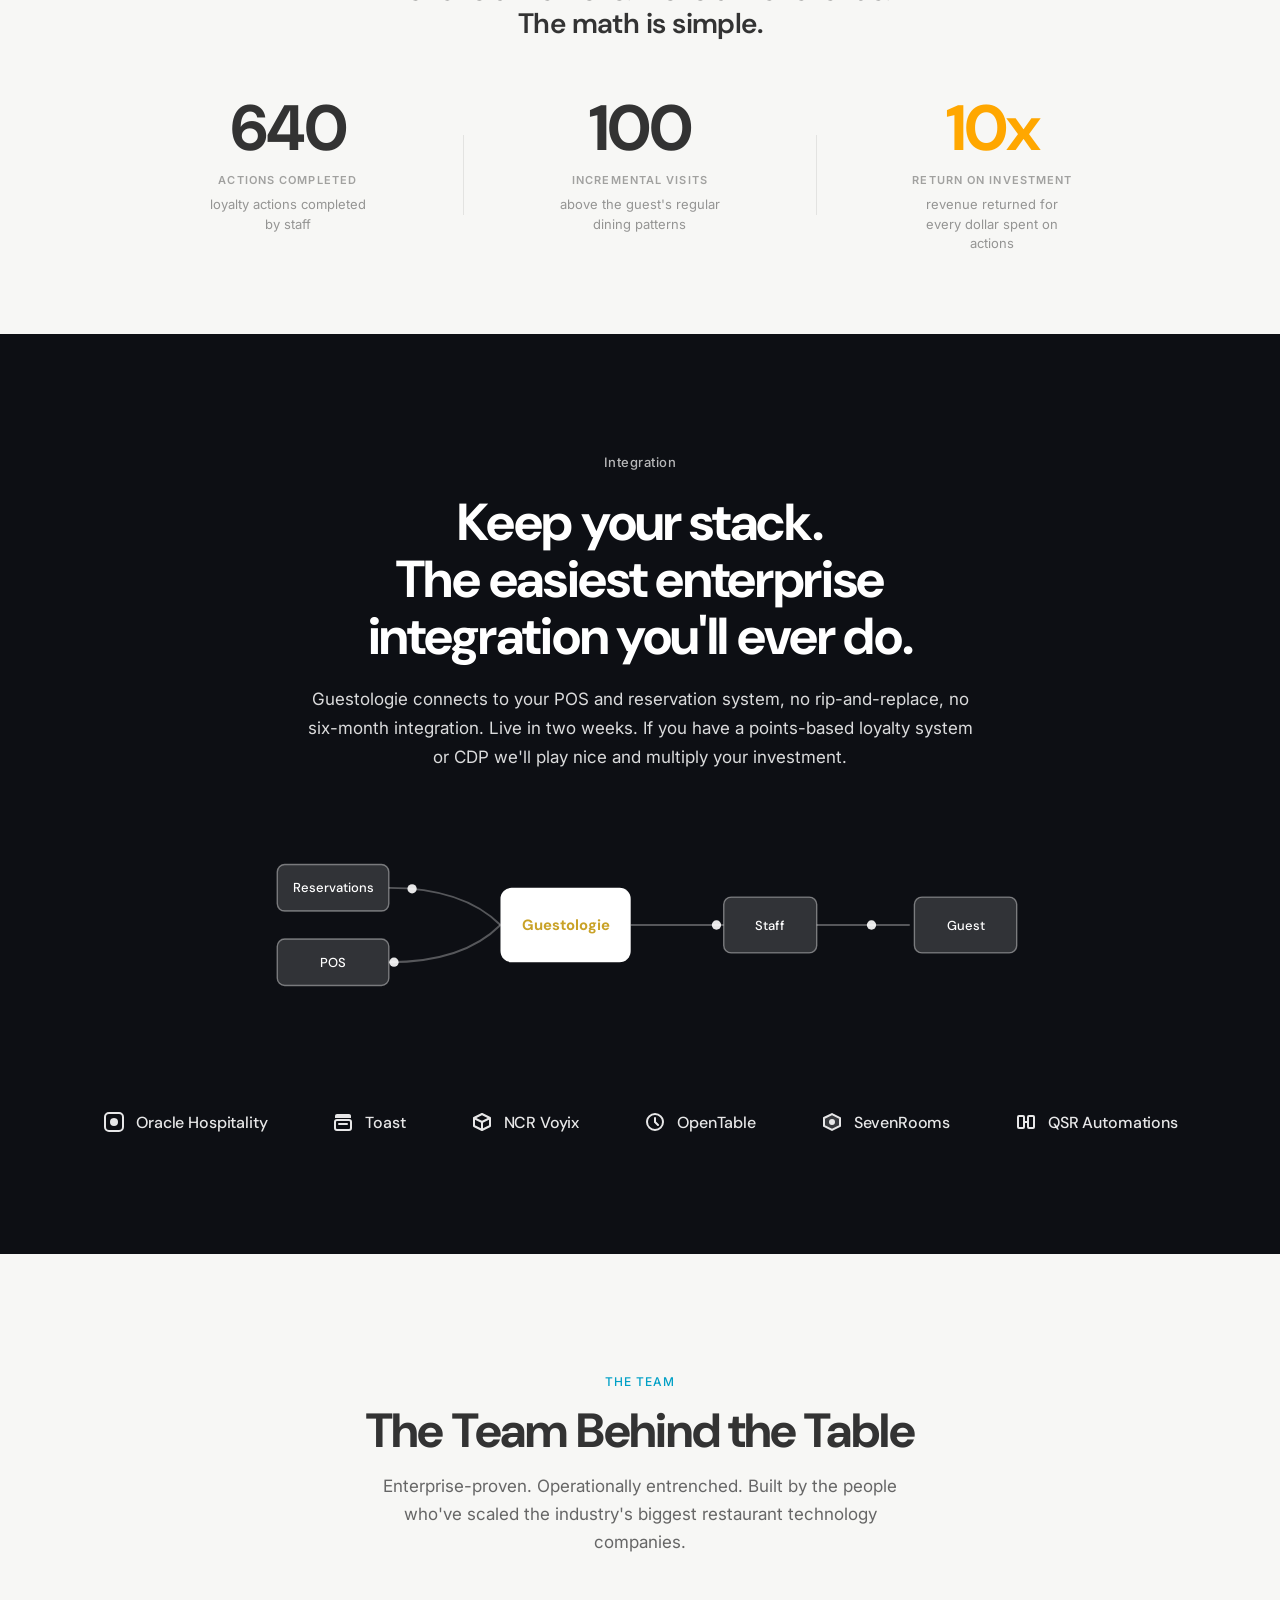
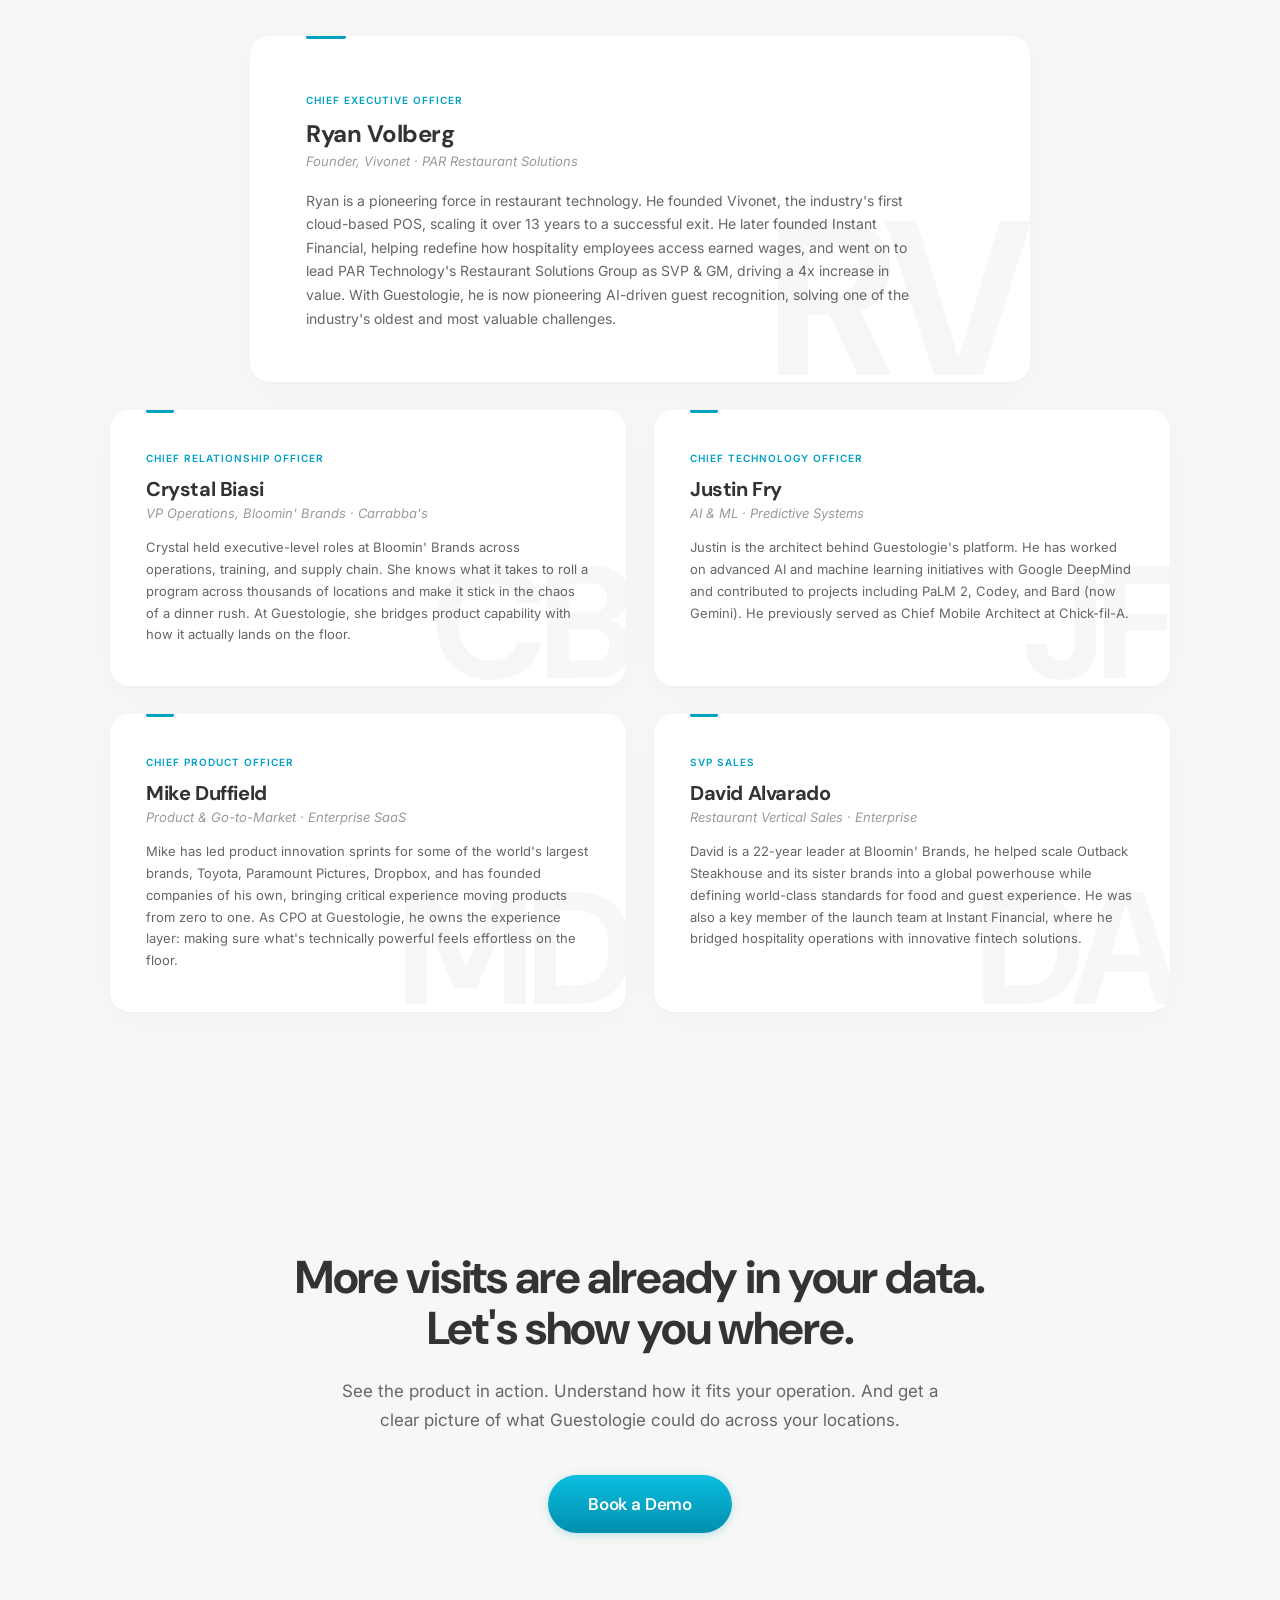
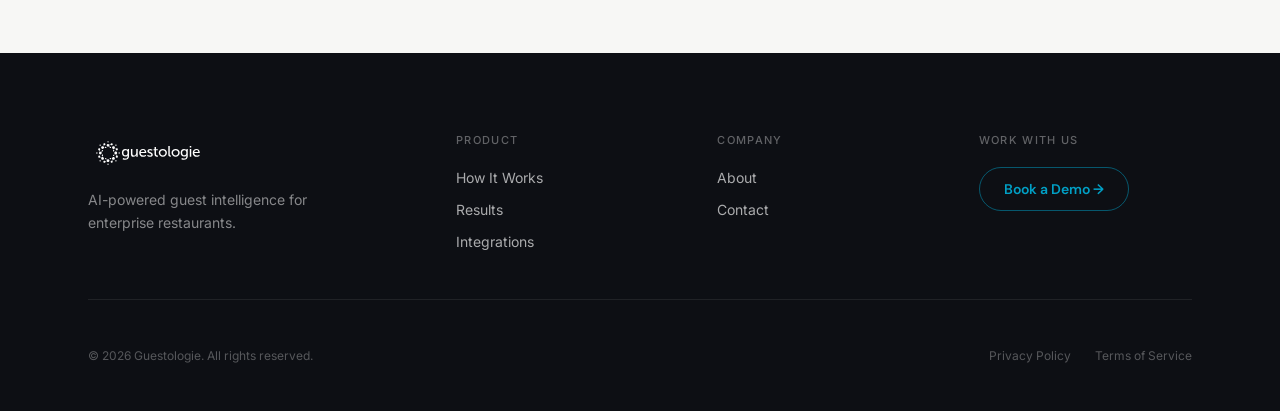
==== commit 680b8a9d: "Refine segmentation section copy and styling Update subhead to full paragraph copy matching section-" ====
--- a/index.html
+++ b/index.html
@@ -229,7 +229,7 @@
     <div class="seg-header">
       <p class="seg-eyebrow">Guest Identified · Playbook Created</p>
       <h2 class="seg-headline">Two signals. One service goal.</h2>
-      <p class="seg-subhead">The moment they walk through the door.</p>
+      <p class="seg-subhead">Your best manager runs the floor on instinct, reading every guest, knowing who to prioritize, never missing a moment. <strong>Yet despite this, hundreds of opportunities go unseen.</strong> Guestologie makes the invisible, visible.</p>
       <p class="seg-guest-name"><span class="seg-guest-label">Guest:</span> <span id="segGuestName"></span></p>
     </div>
 
--- a/guestologie-homepage.css
+++ b/guestologie-homepage.css
@@ -1624,9 +1624,13 @@
 
 .seg-subhead {
   font-family: 'Inter', sans-serif;
-  font-size: 15px;
-  color: rgba(255,255,255,0.4);
-  margin-bottom: 24px;
+  font-weight: 400;
+  font-size: 17px;
+  line-height: 1.65;
+  color: rgba(255, 255, 255, 0.7);
+  max-width: 780px;
+  margin: 0 auto 24px;
+  text-align: center;
 }
 
 .seg-guest-name {
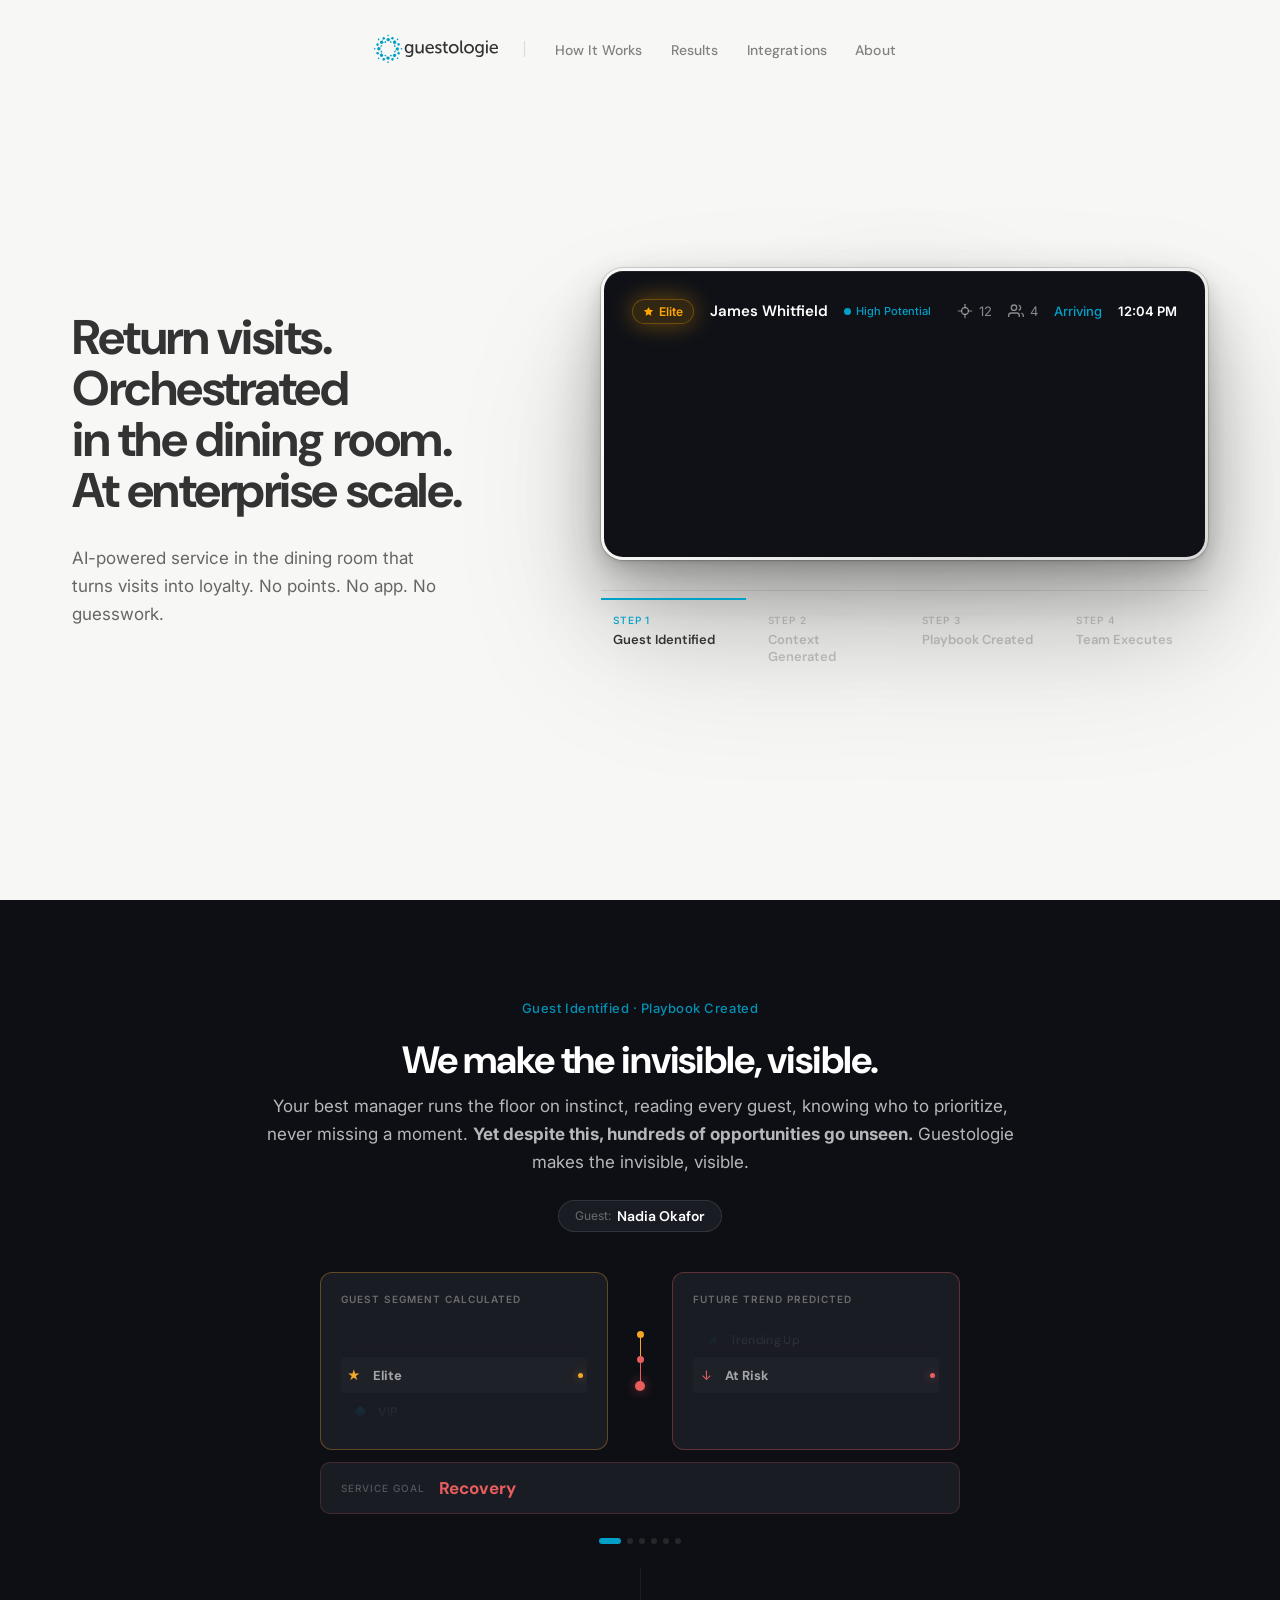
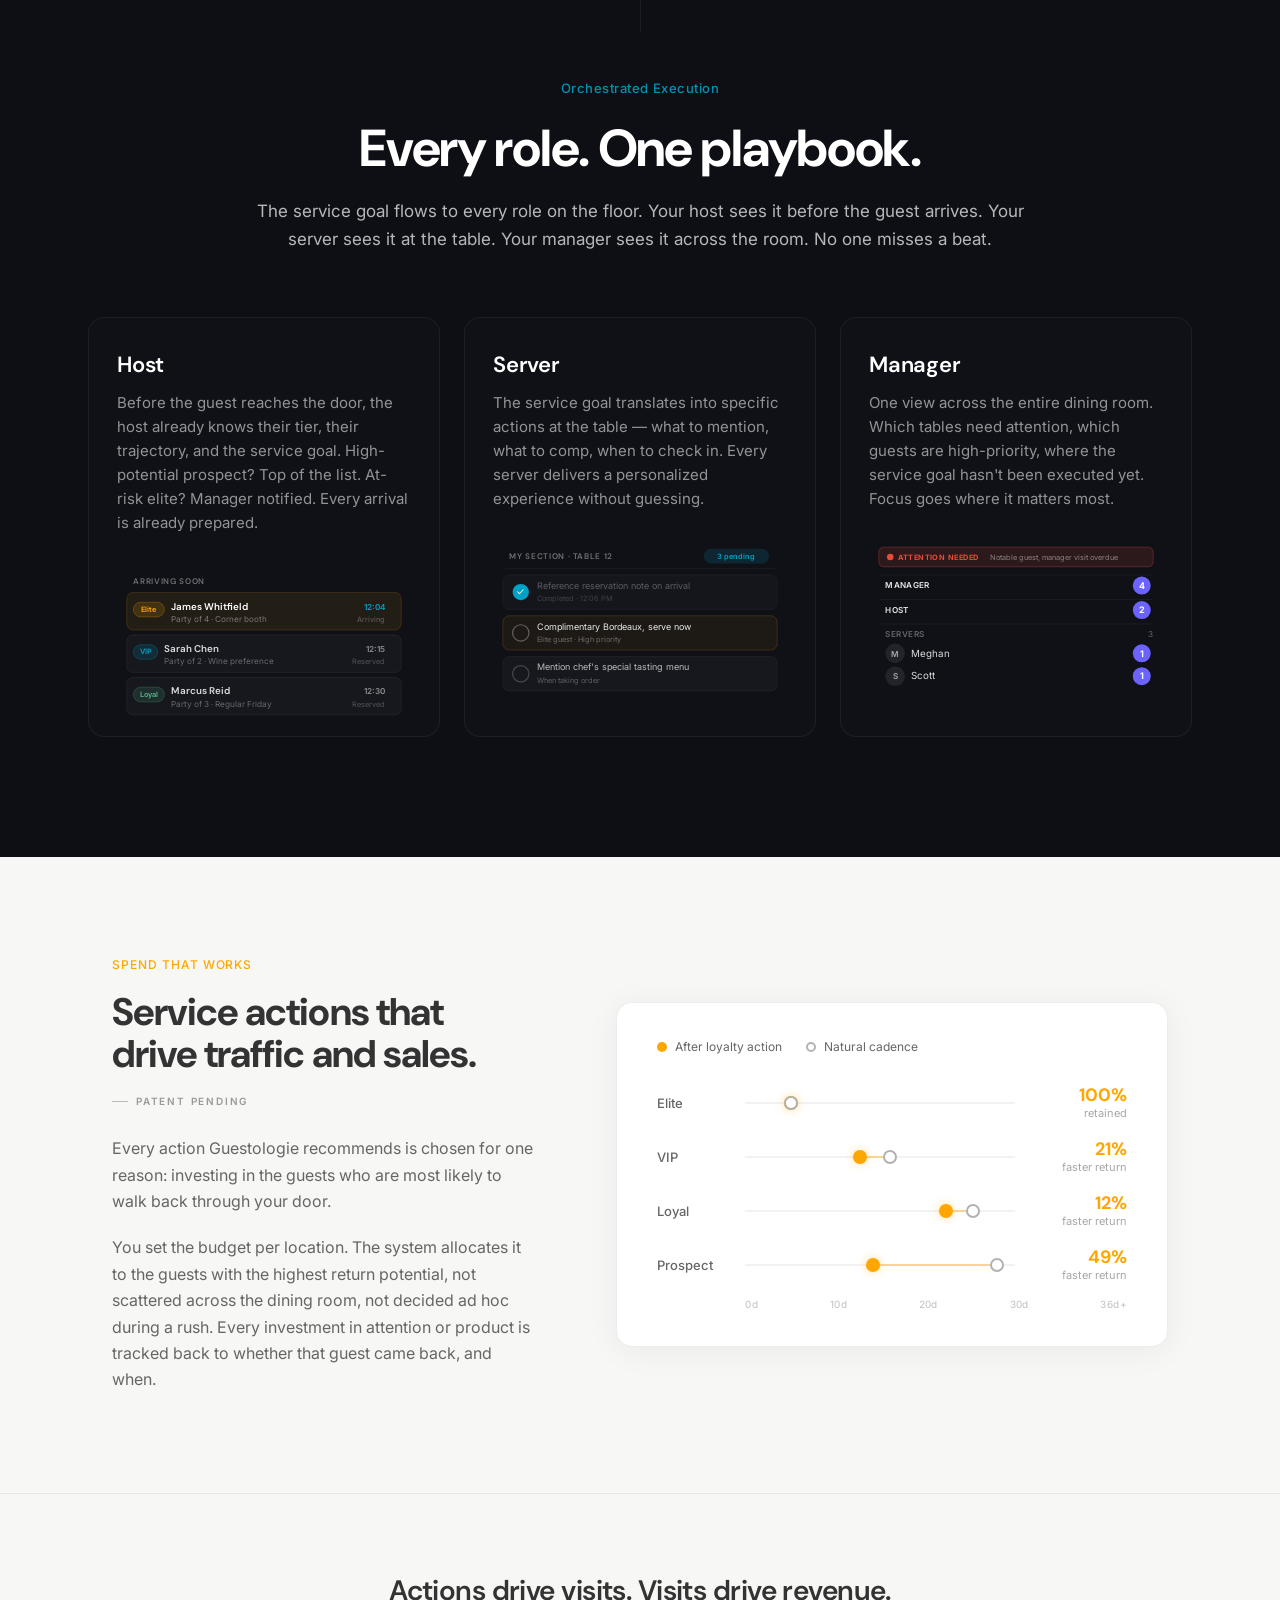
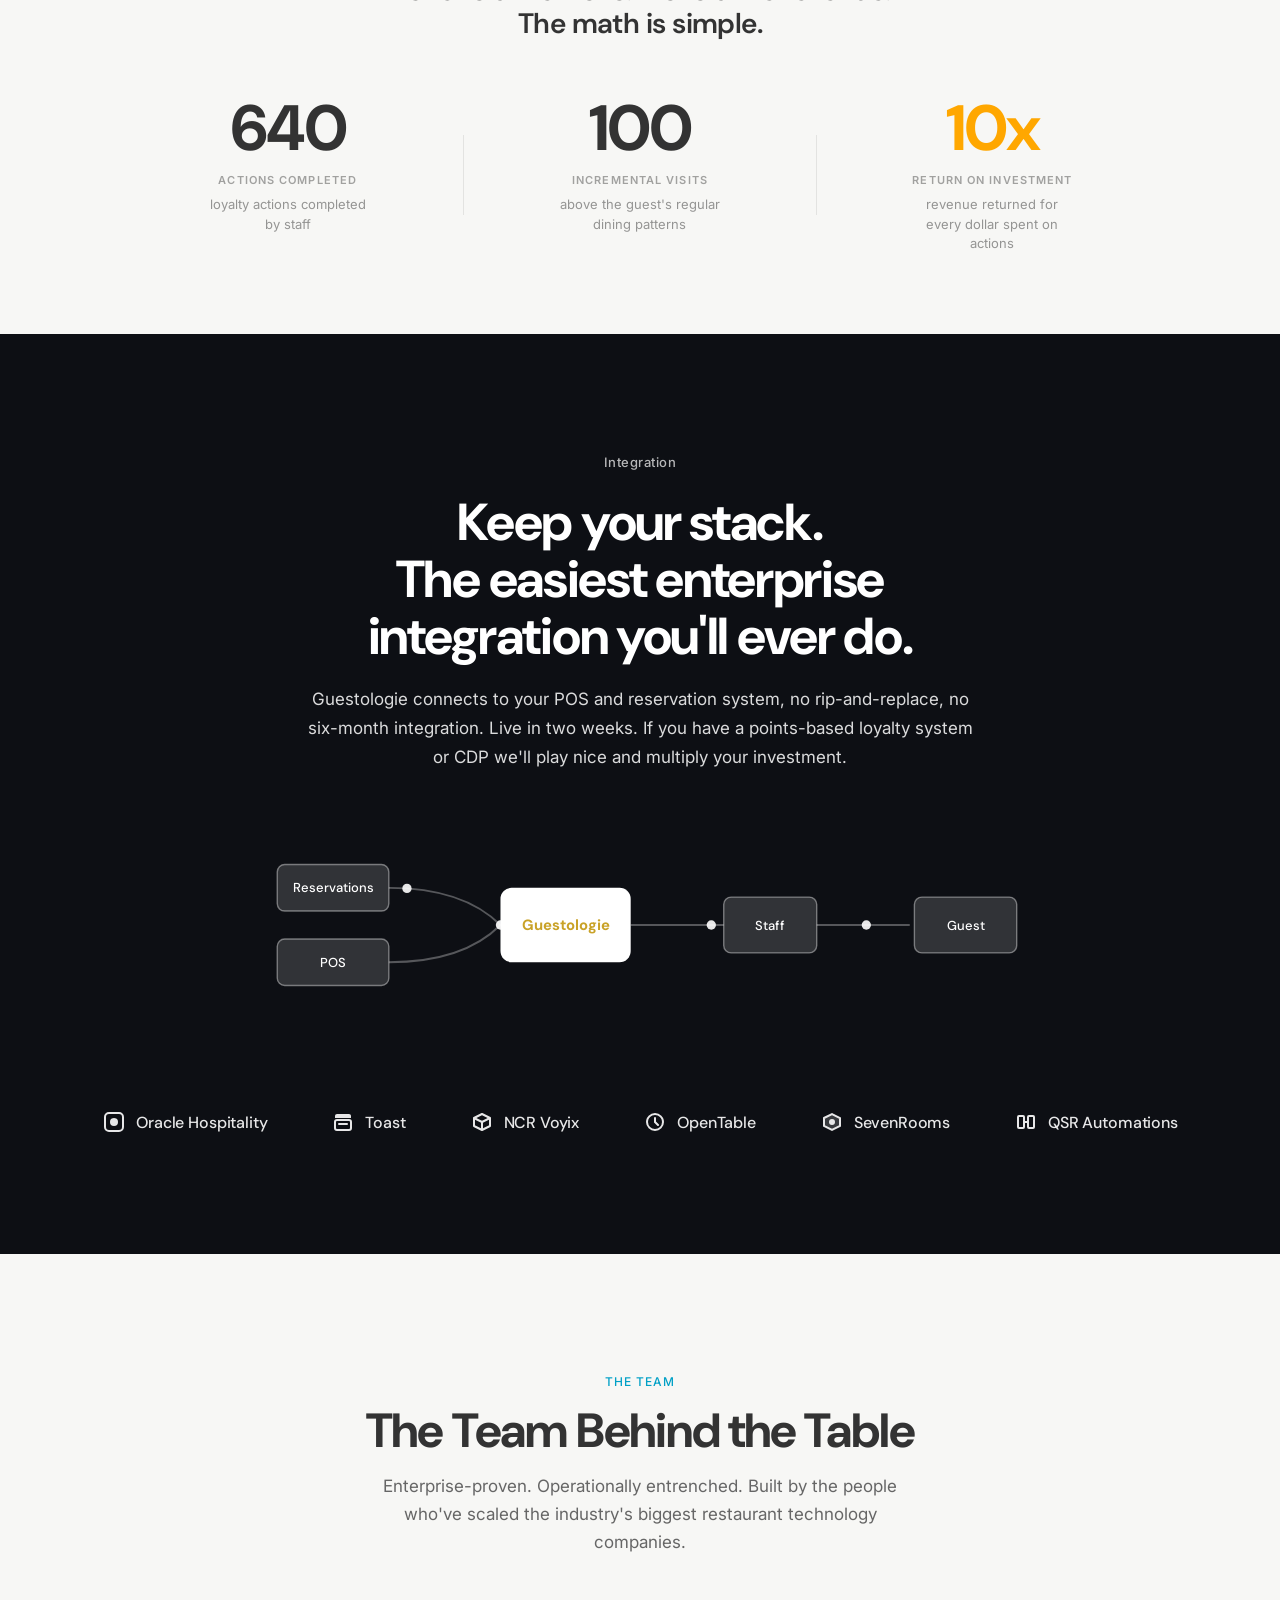
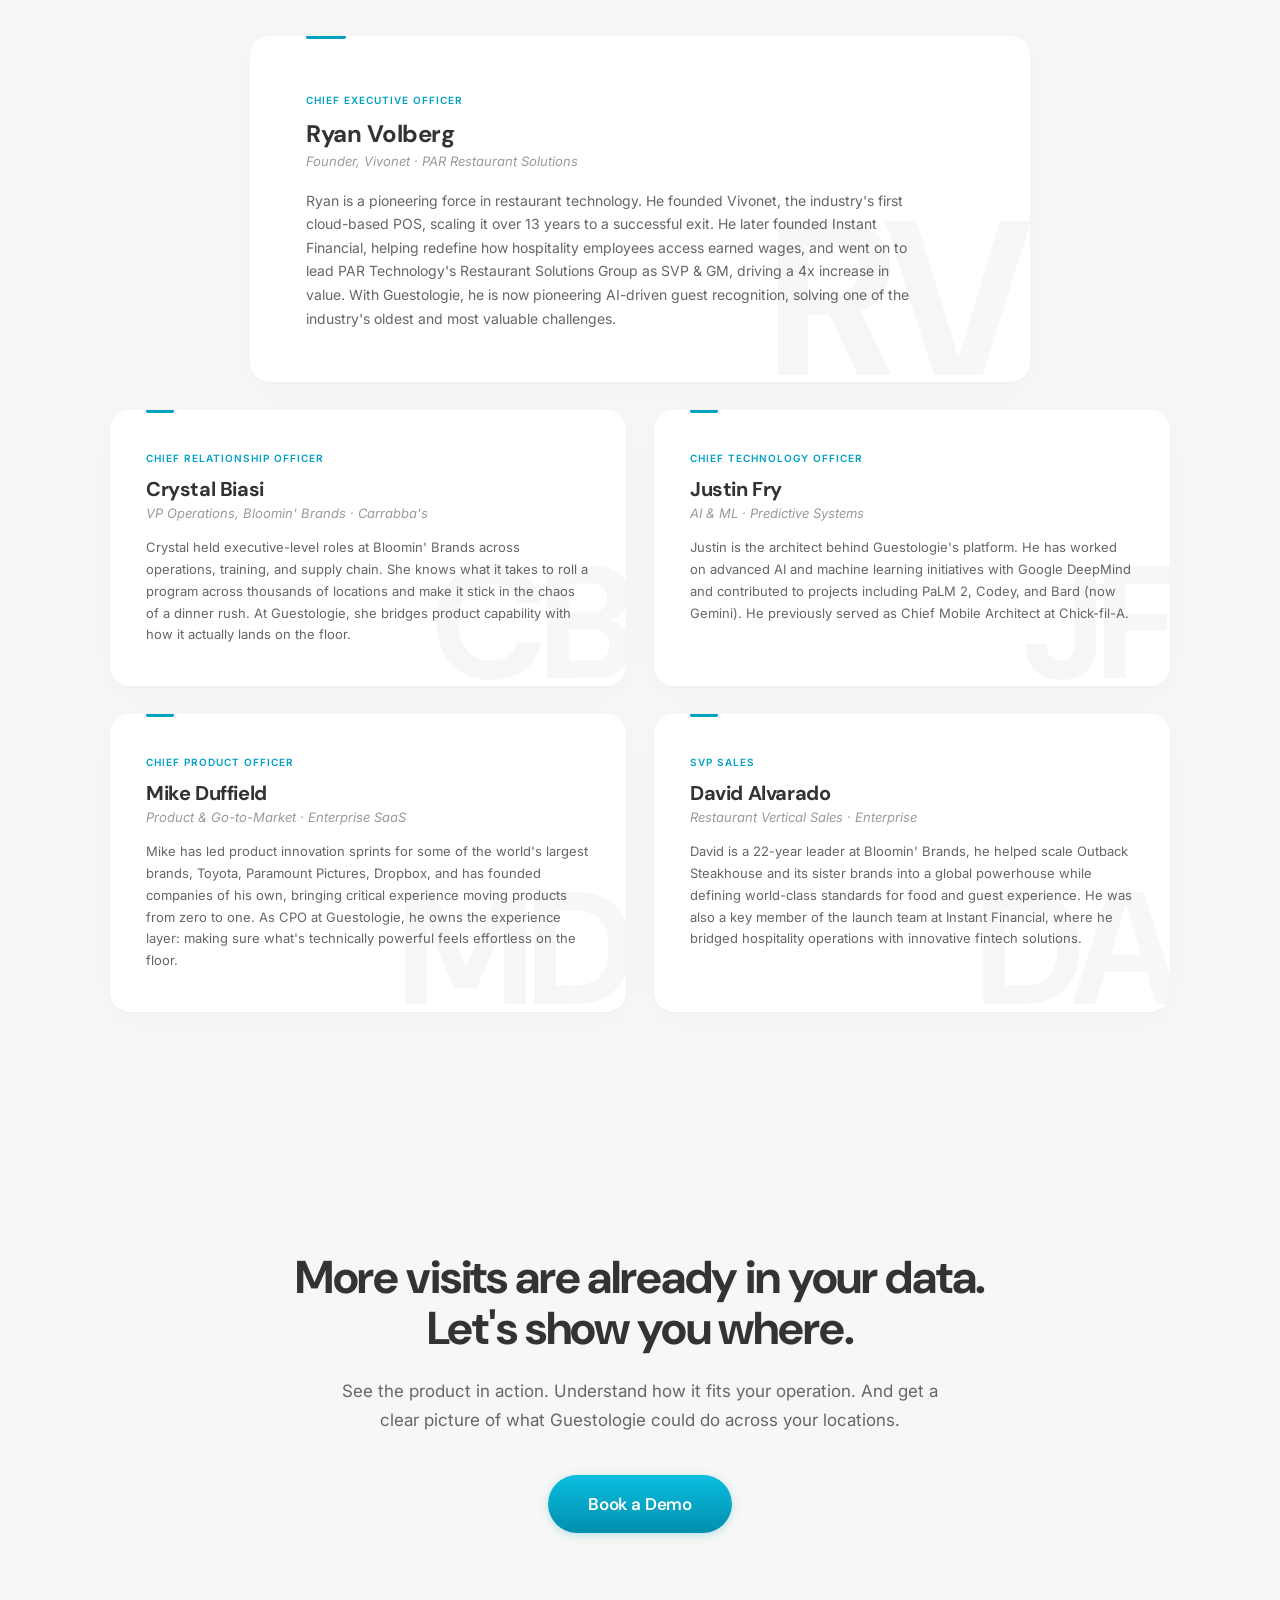
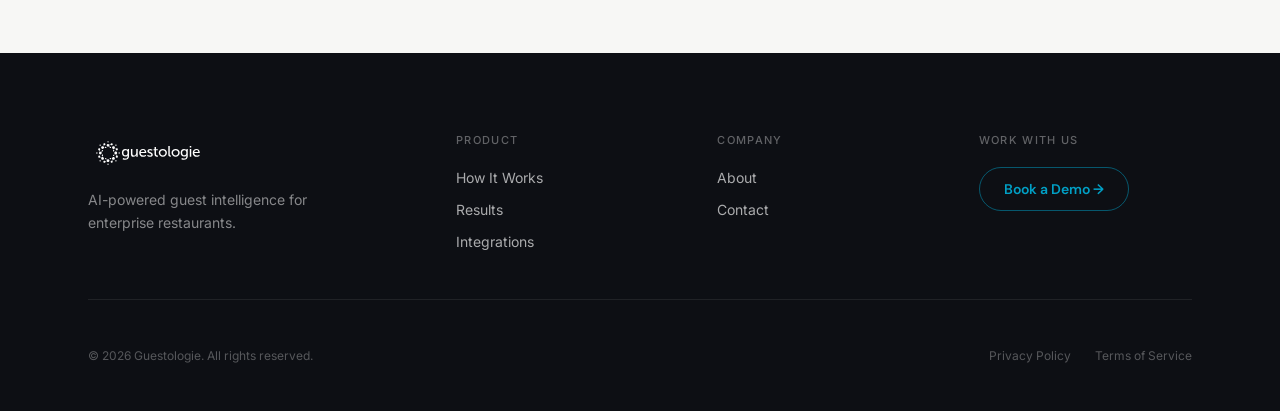
==== commit 7ae6584b: "Update segmentation headline to 'We make the invisible, visible.' Co-Authored-By: Claude Sonnet 4.6 " ====
--- a/index.html
+++ b/index.html
@@ -228,7 +228,7 @@
 
     <div class="seg-header">
       <p class="seg-eyebrow">Guest Identified · Playbook Created</p>
-      <h2 class="seg-headline">Two signals. One service goal.</h2>
+      <h2 class="seg-headline">We make the invisible, visible.</h2>
       <p class="seg-subhead">Your best manager runs the floor on instinct, reading every guest, knowing who to prioritize, never missing a moment. <strong>Yet despite this, hundreds of opportunities go unseen.</strong> Guestologie makes the invisible, visible.</p>
       <p class="seg-guest-name"><span class="seg-guest-label">Guest:</span> <span id="segGuestName"></span></p>
     </div>
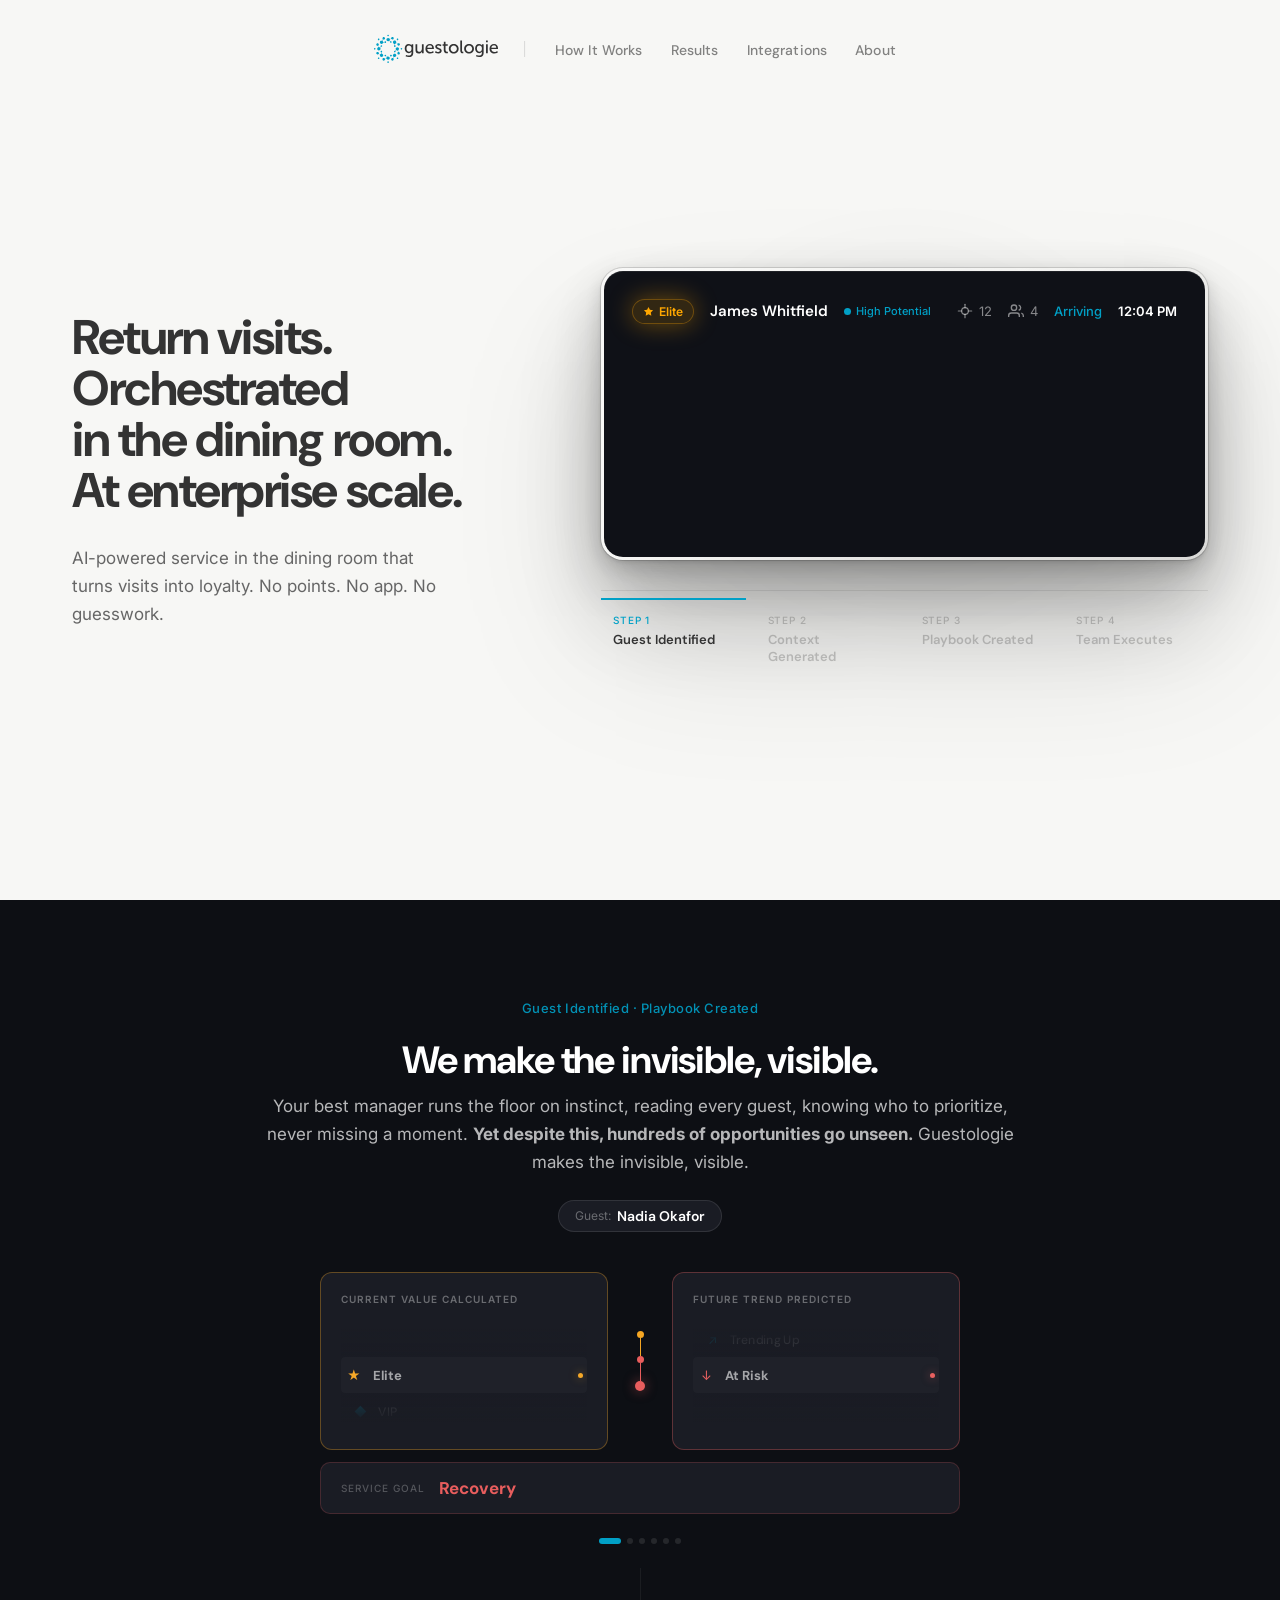
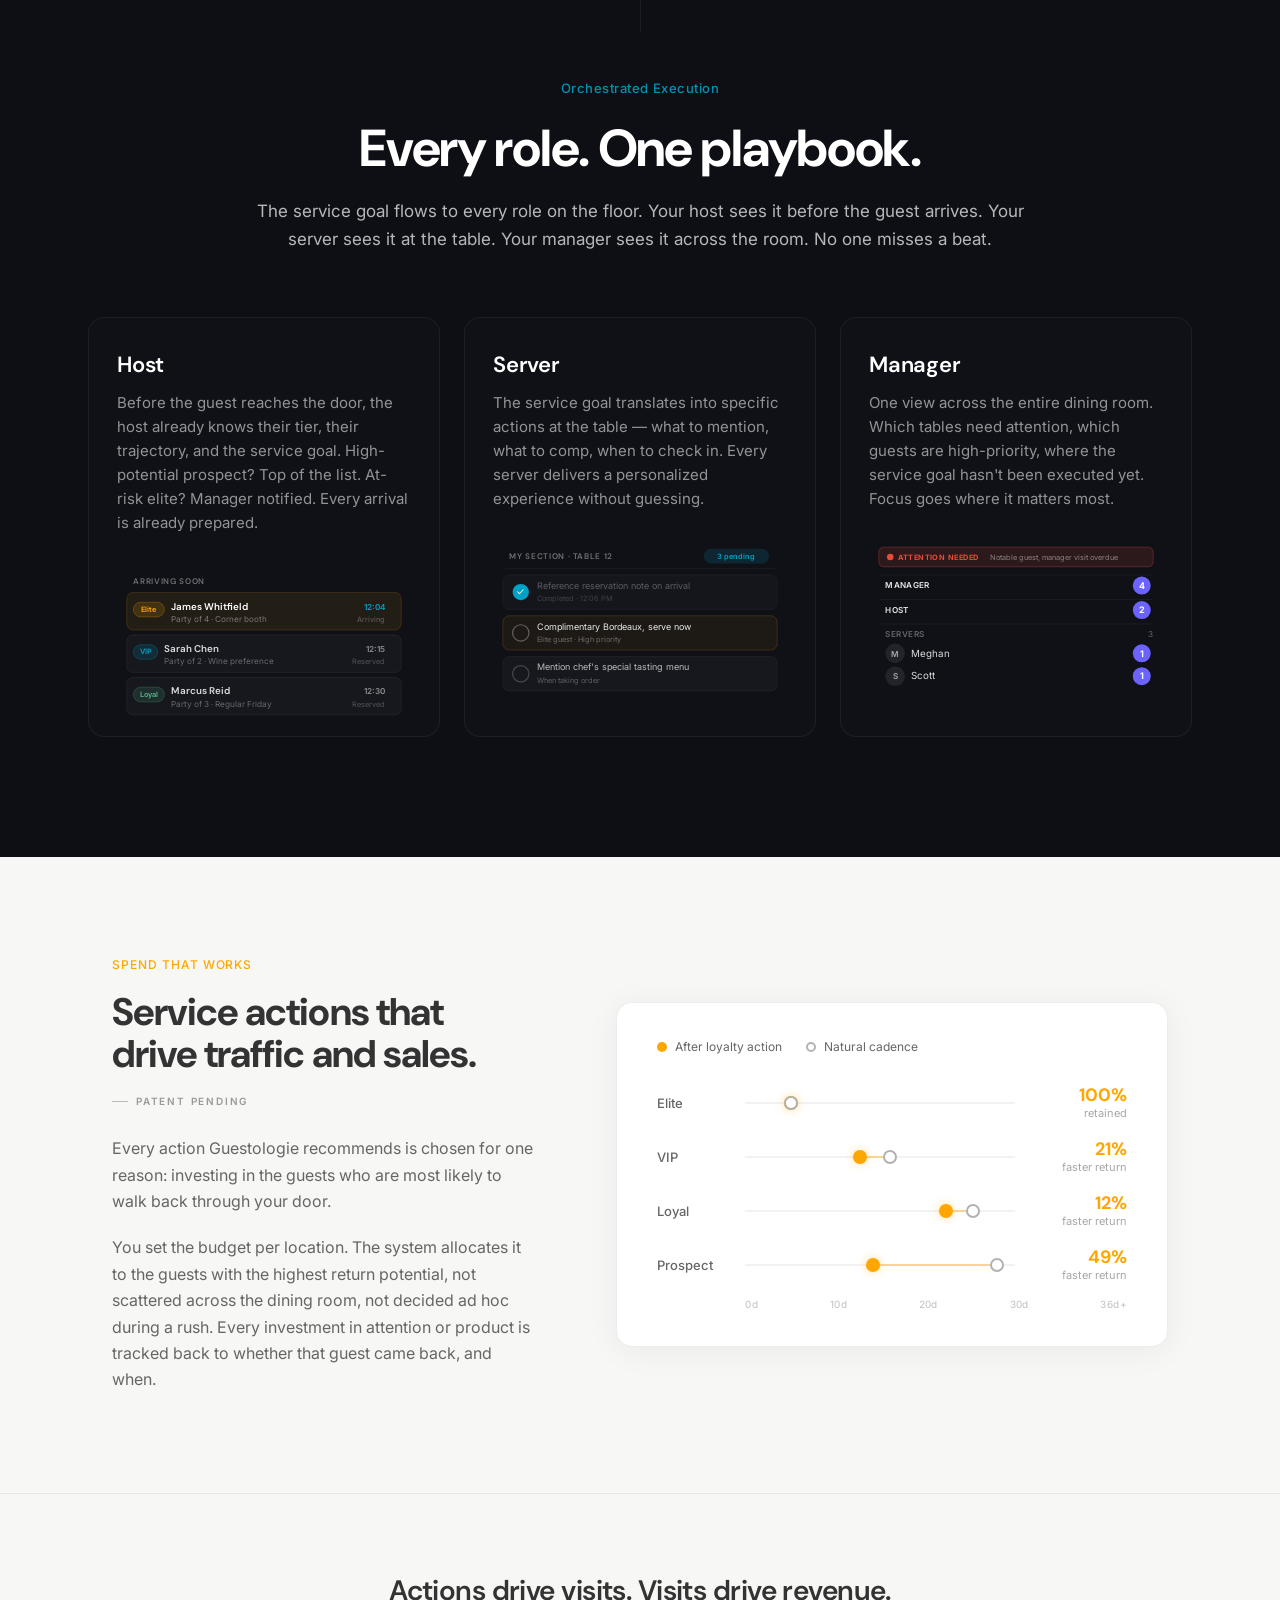
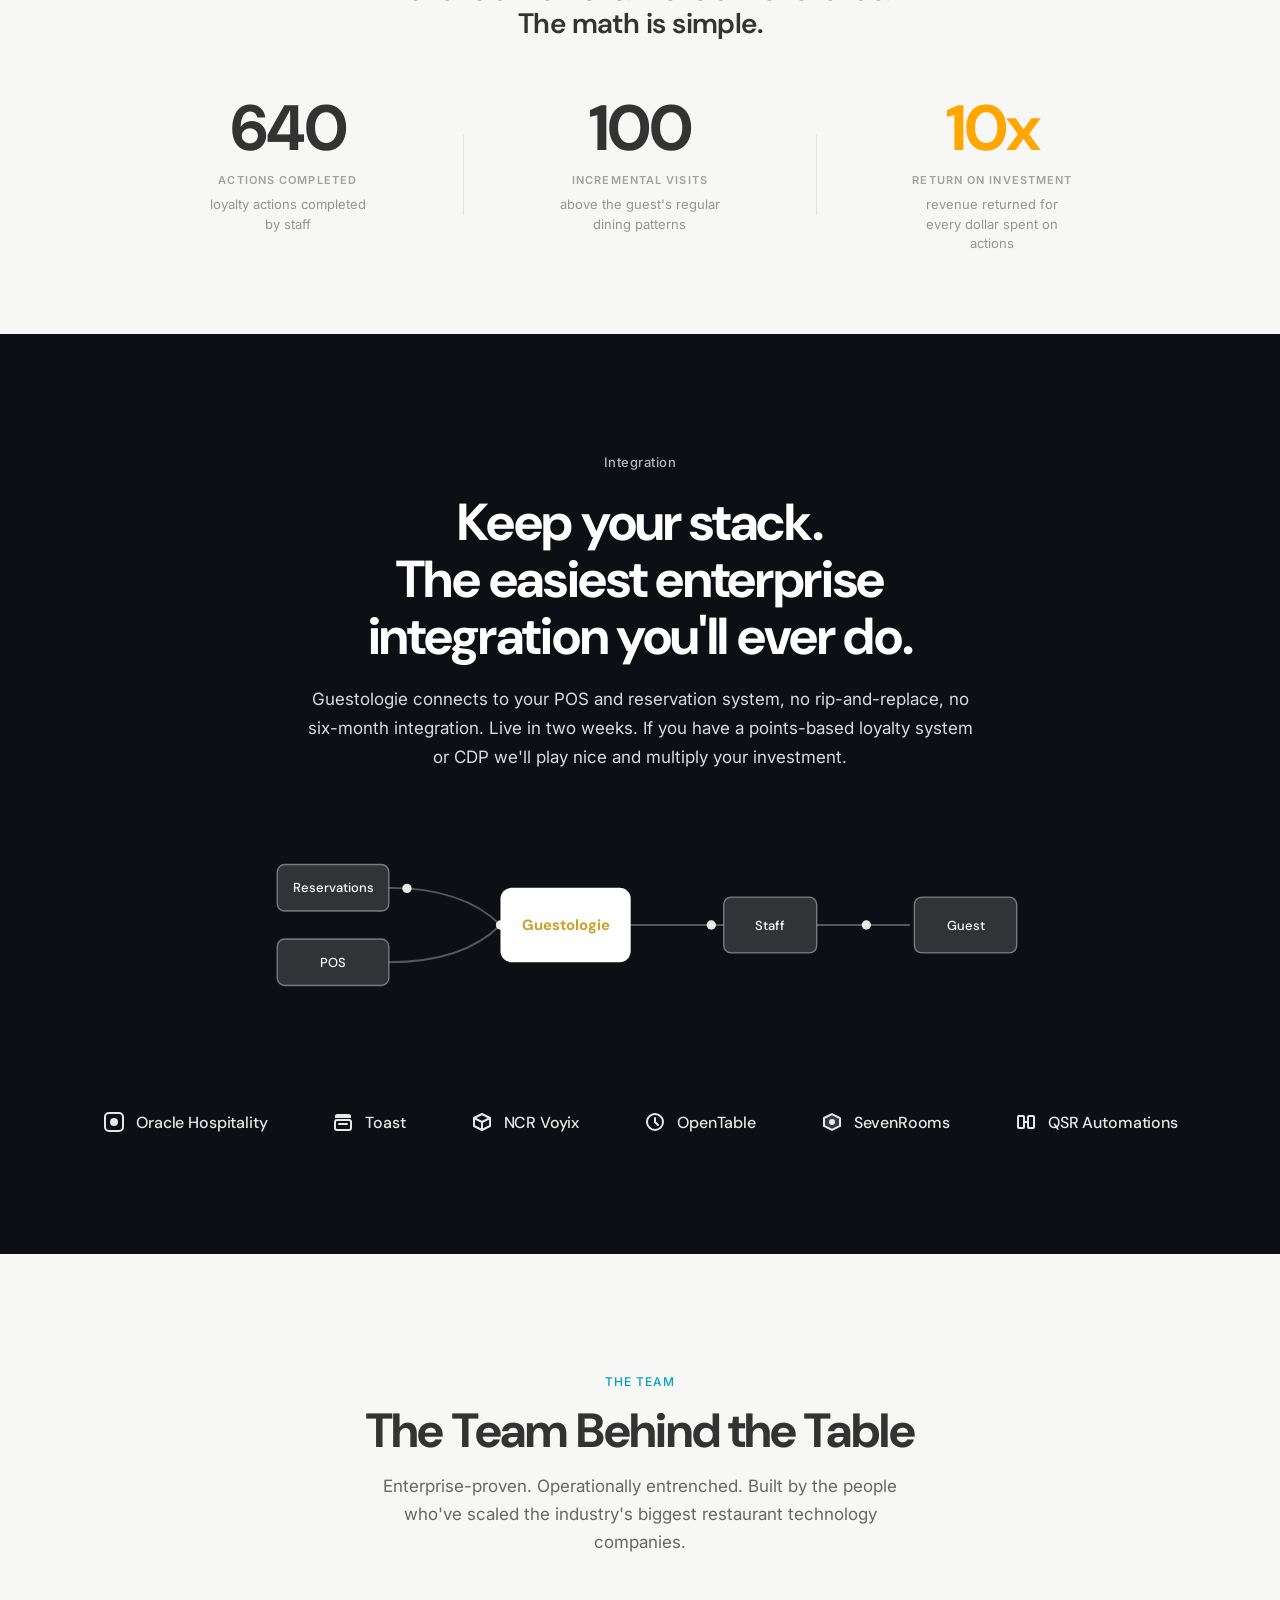
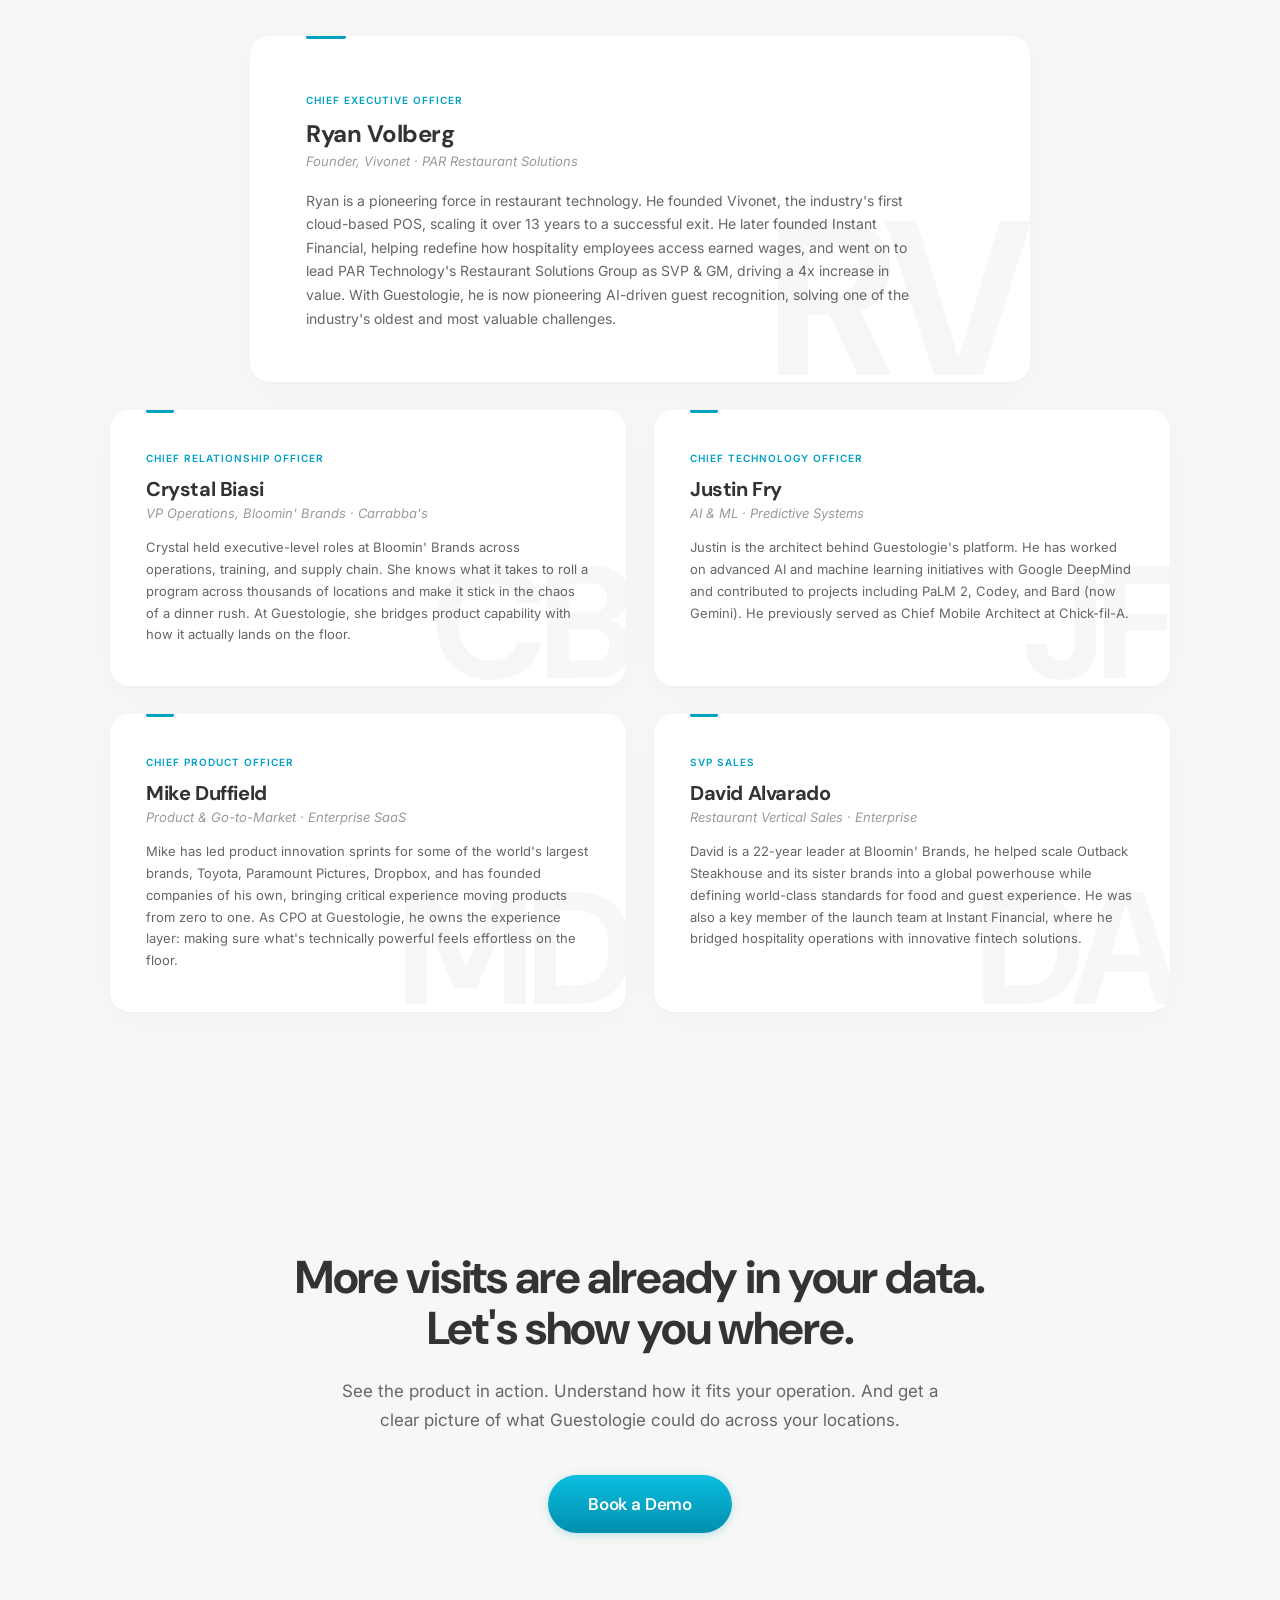
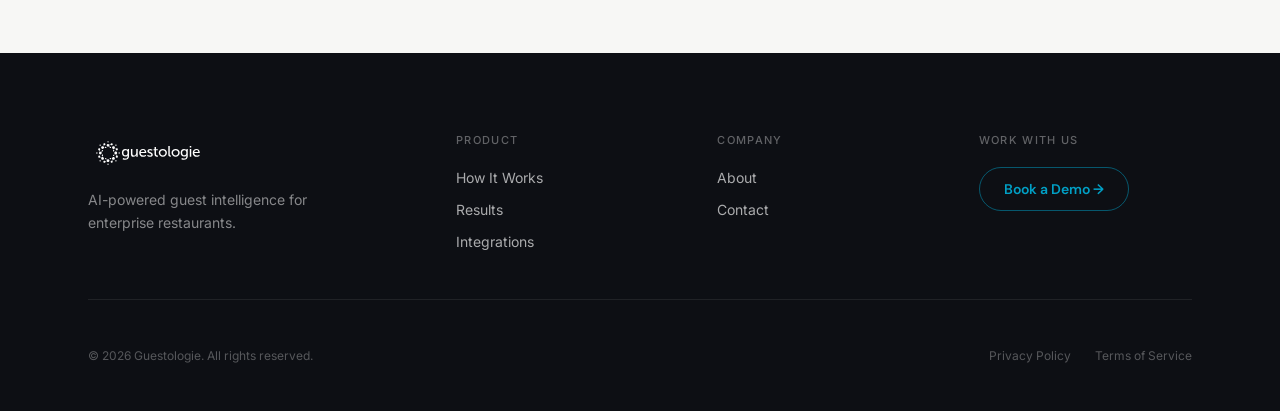
==== commit 8d77ff9c: "Rename 'Guest Segment Calculated' to 'Current Value Calculated' Co-Authored-By: Claude Sonnet 4.6 <n" ====
--- a/index.html
+++ b/index.html
@@ -236,7 +236,7 @@
     <div class="seg-main-row">
 
       <div class="seg-panel" id="segPanelLeft">
-        <p class="seg-panel-heading">Guest Segment Calculated</p>
+        <p class="seg-panel-heading">Current Value Calculated</p>
         <div class="seg-wheel-wrap">
           <div class="seg-wheel-gradient seg-wheel-gradient-top"></div>
           <div class="seg-wheel-highlight"></div>
